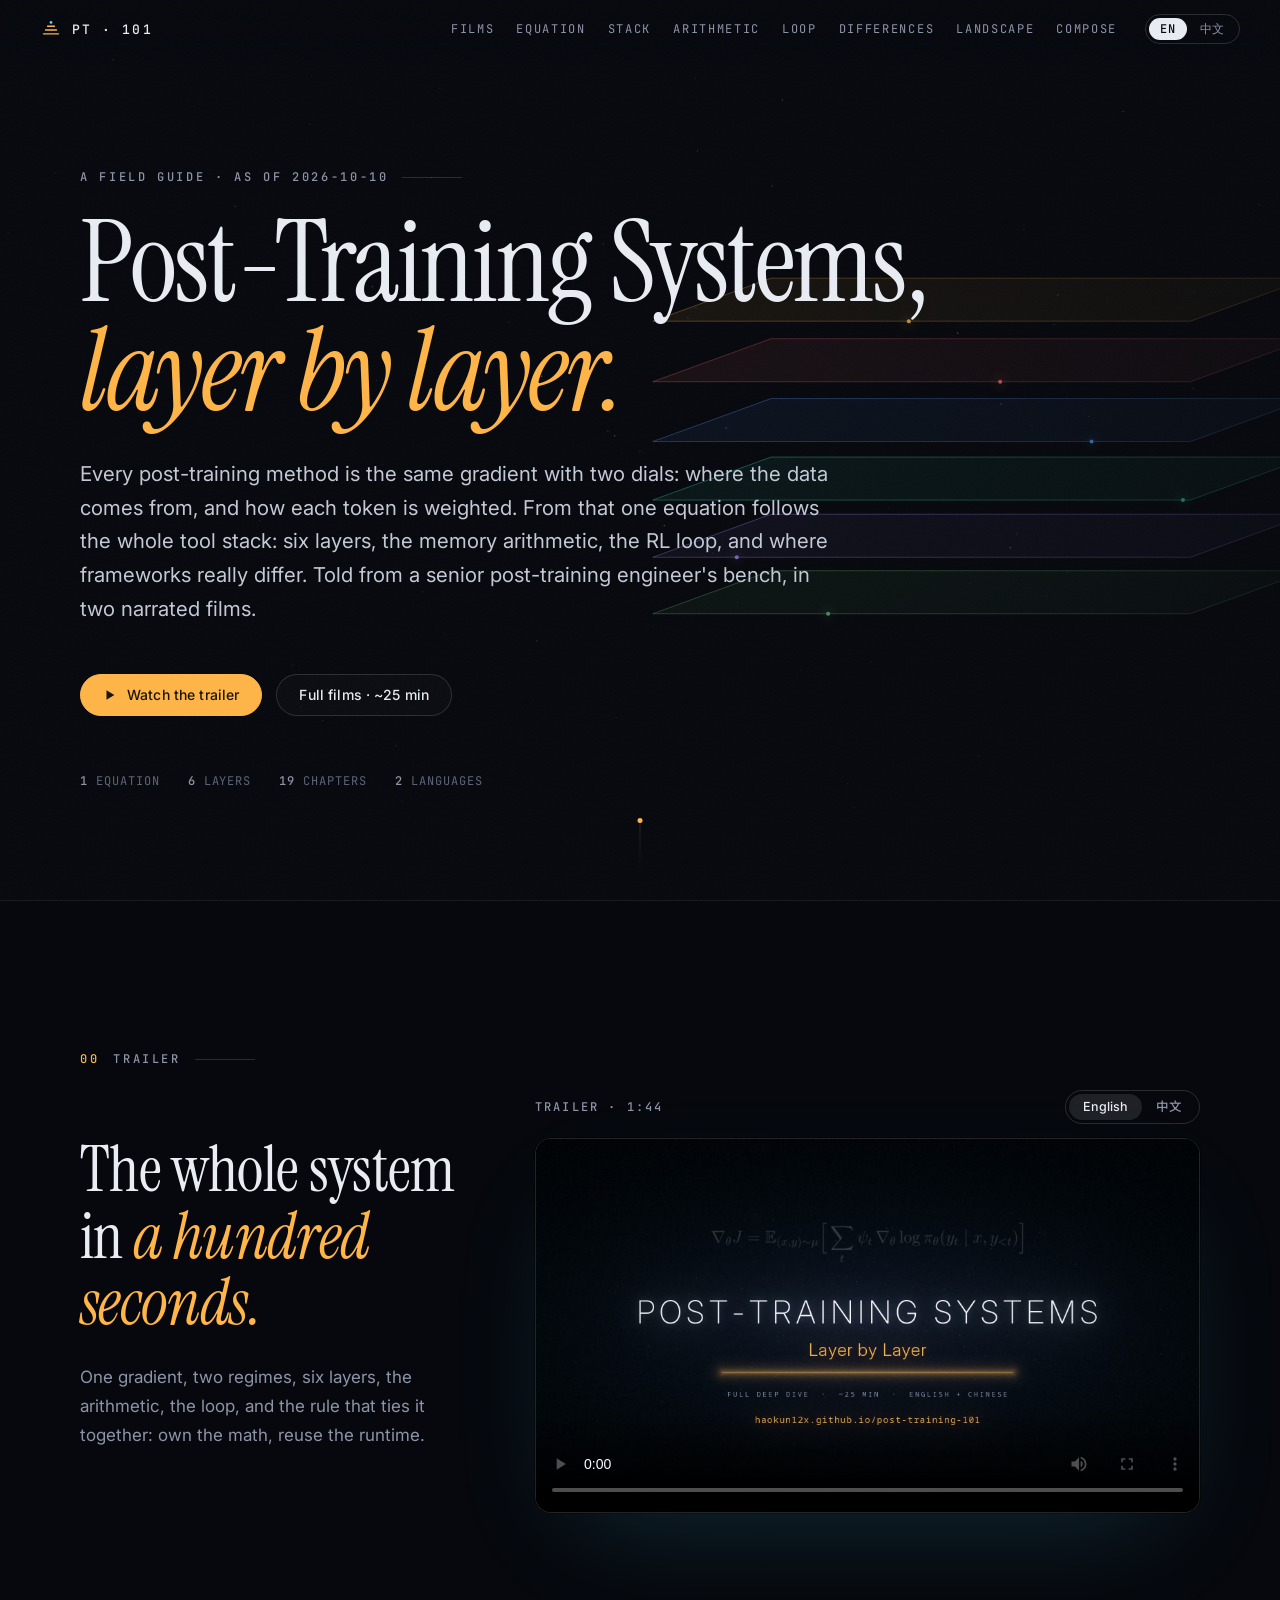
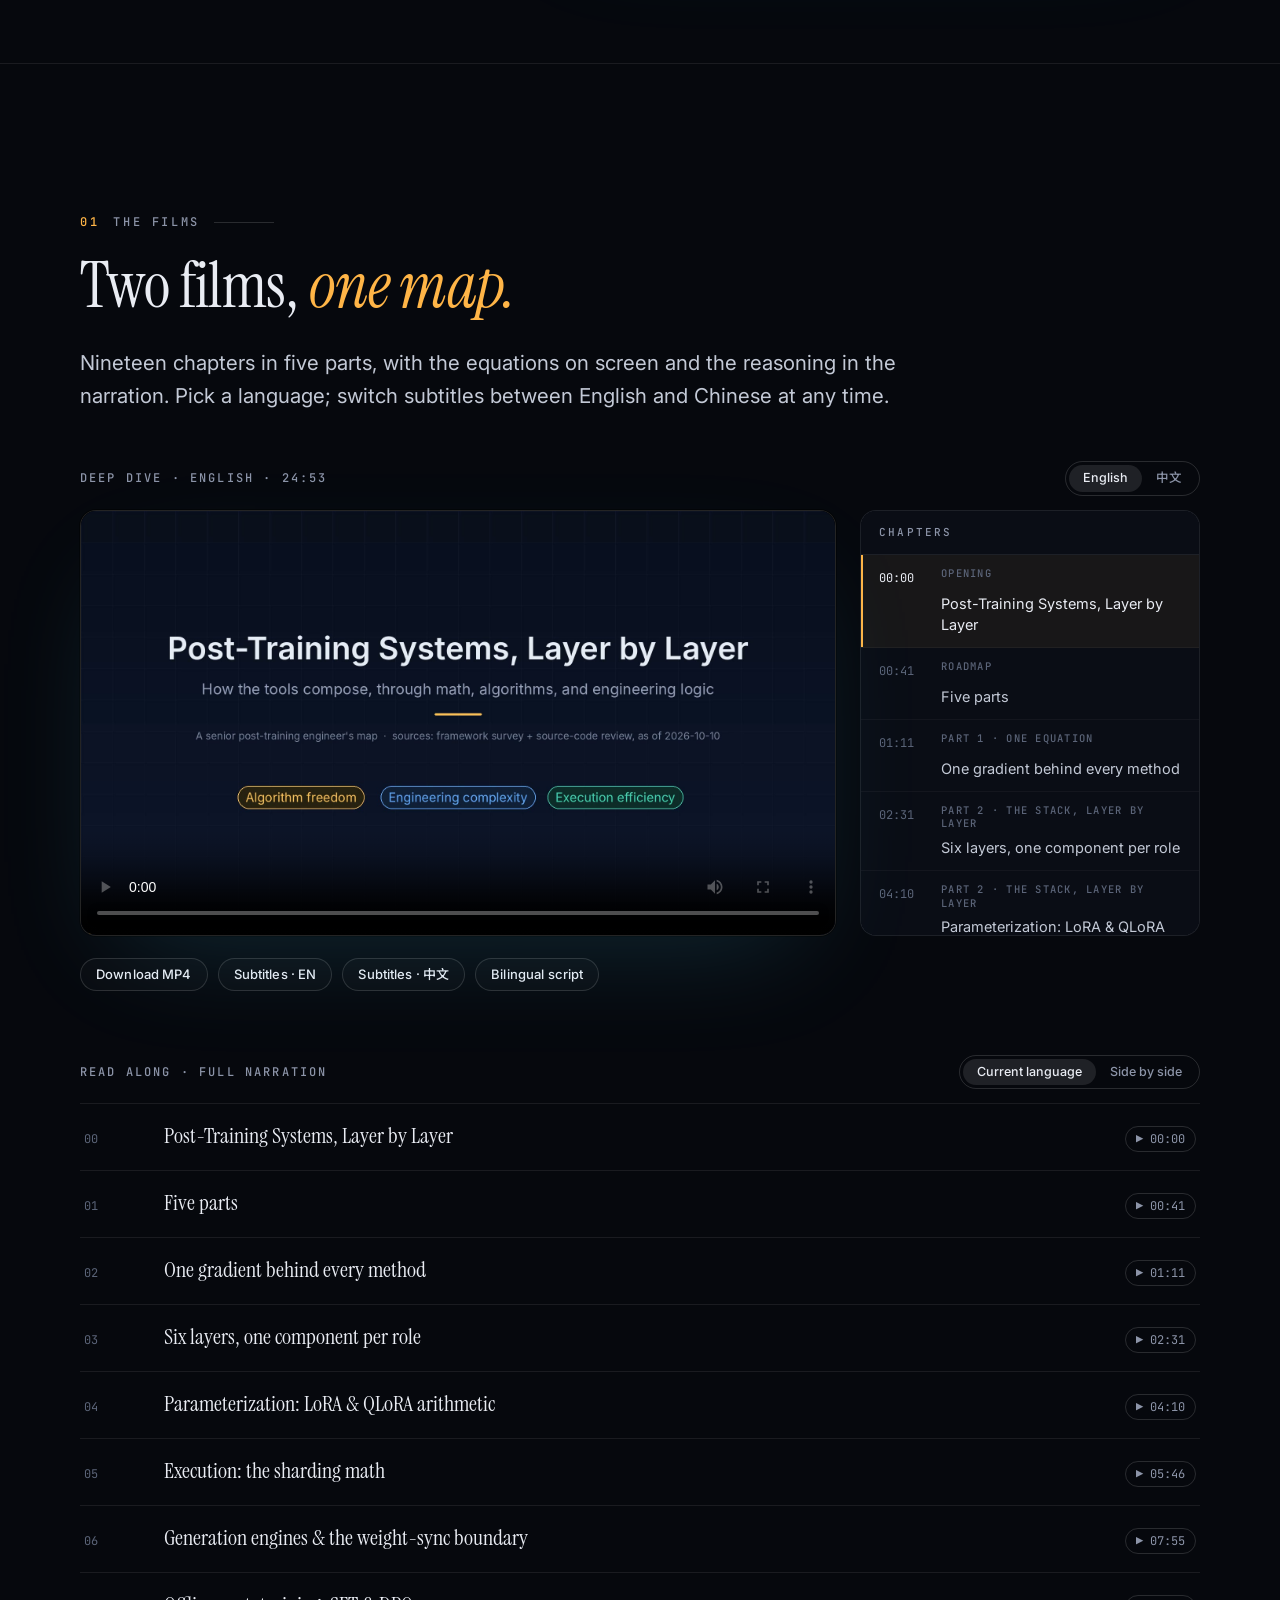
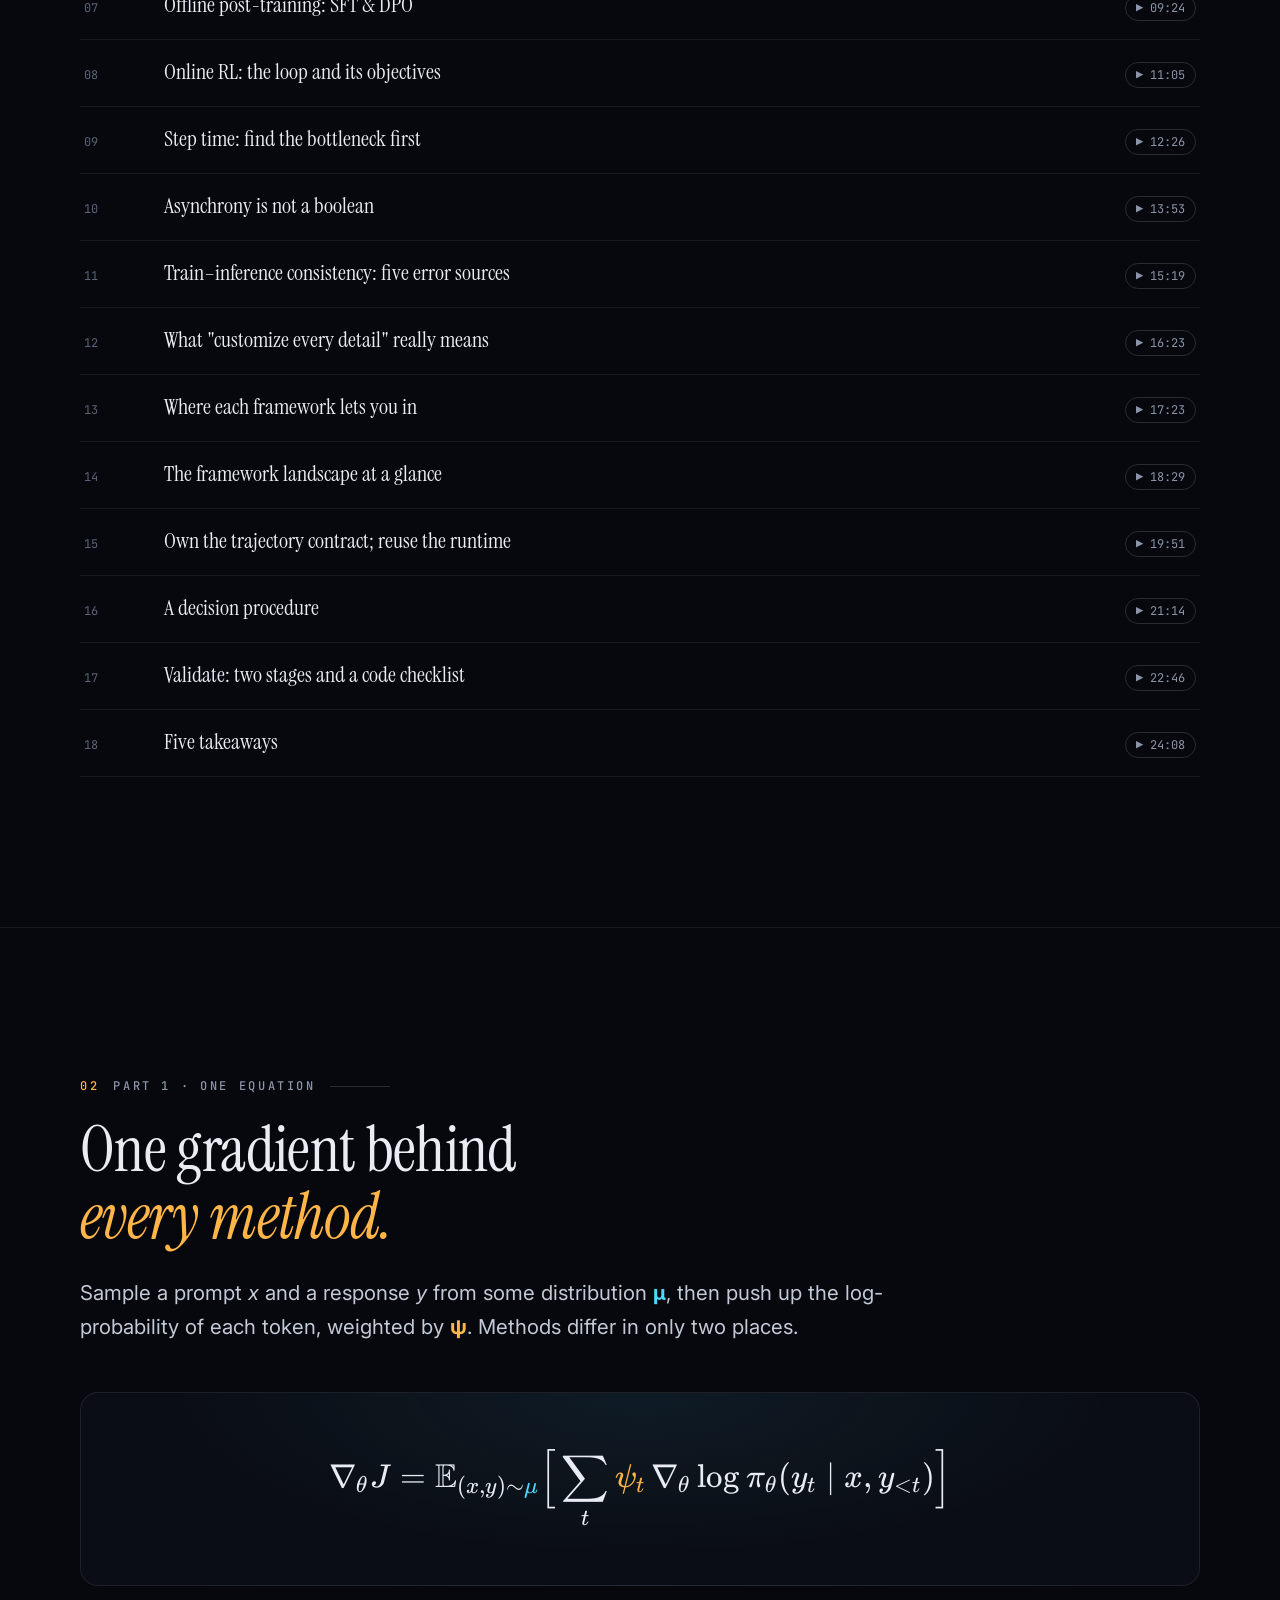
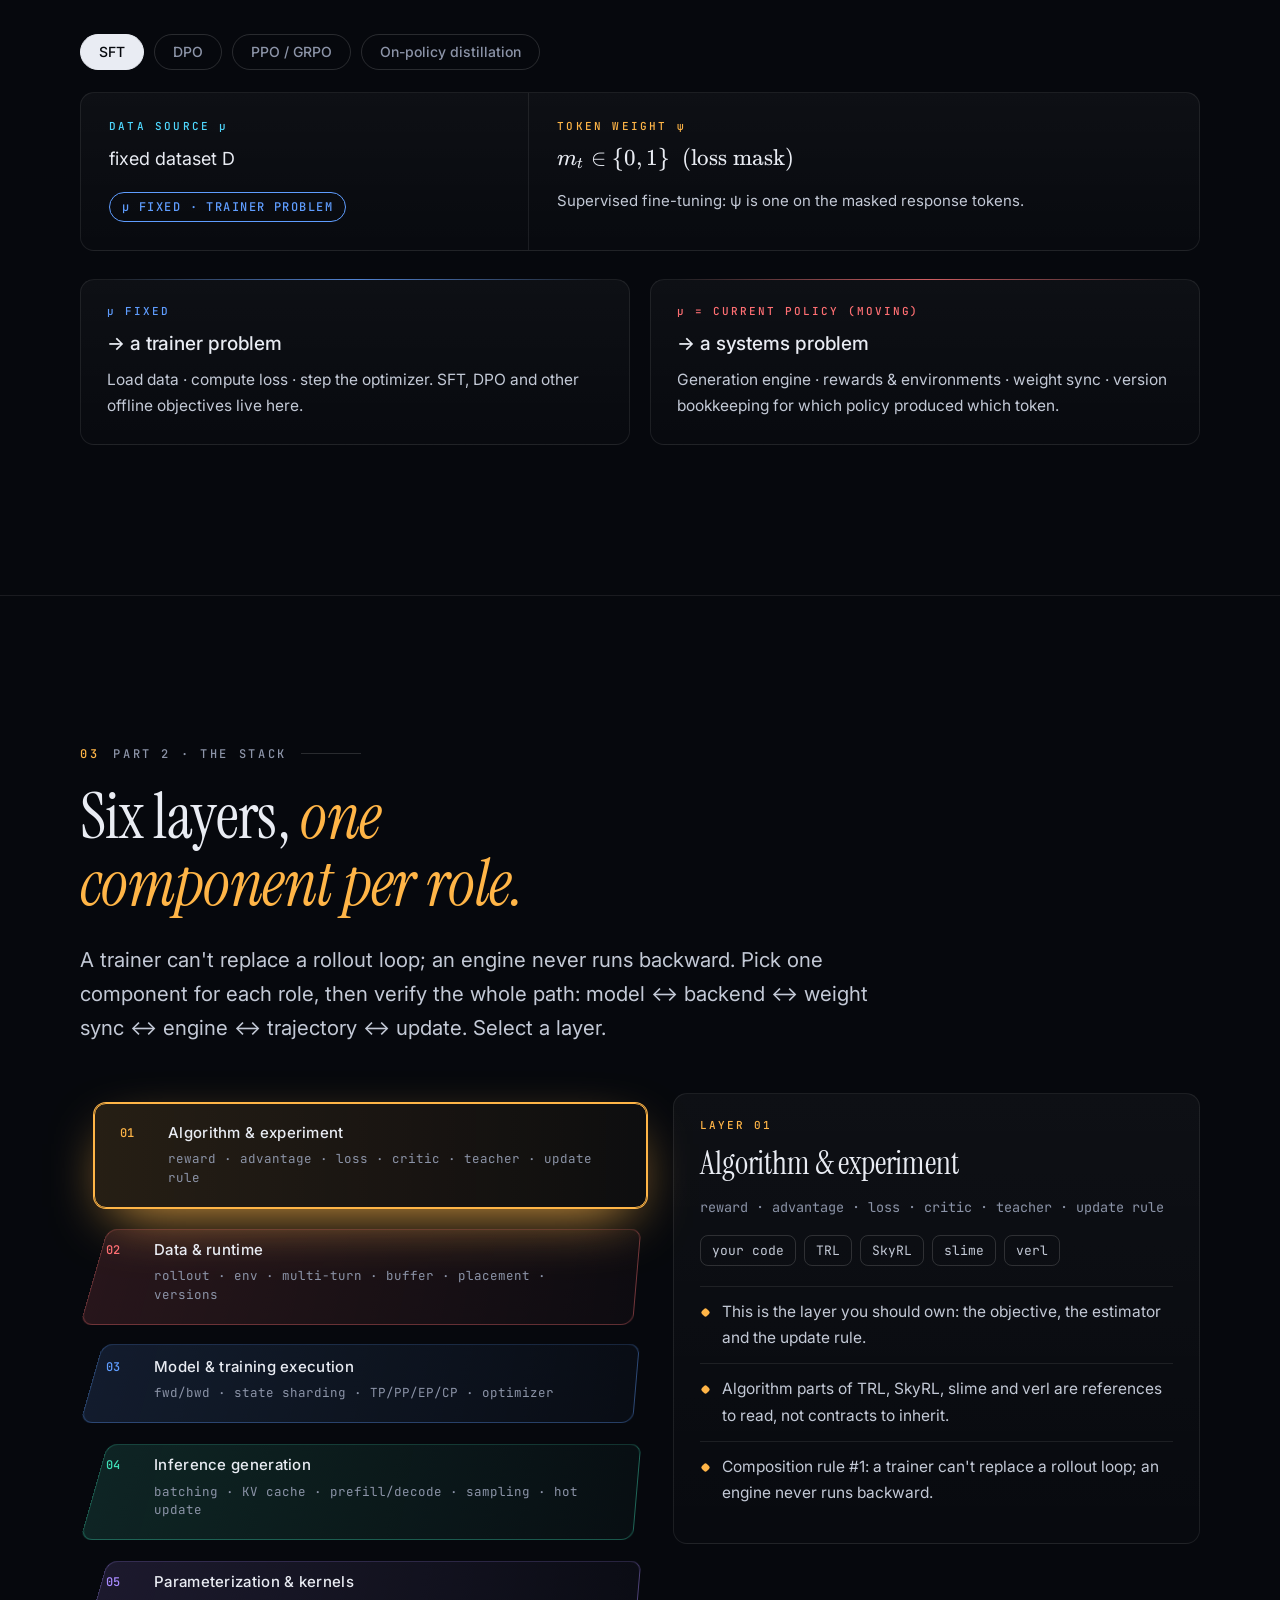
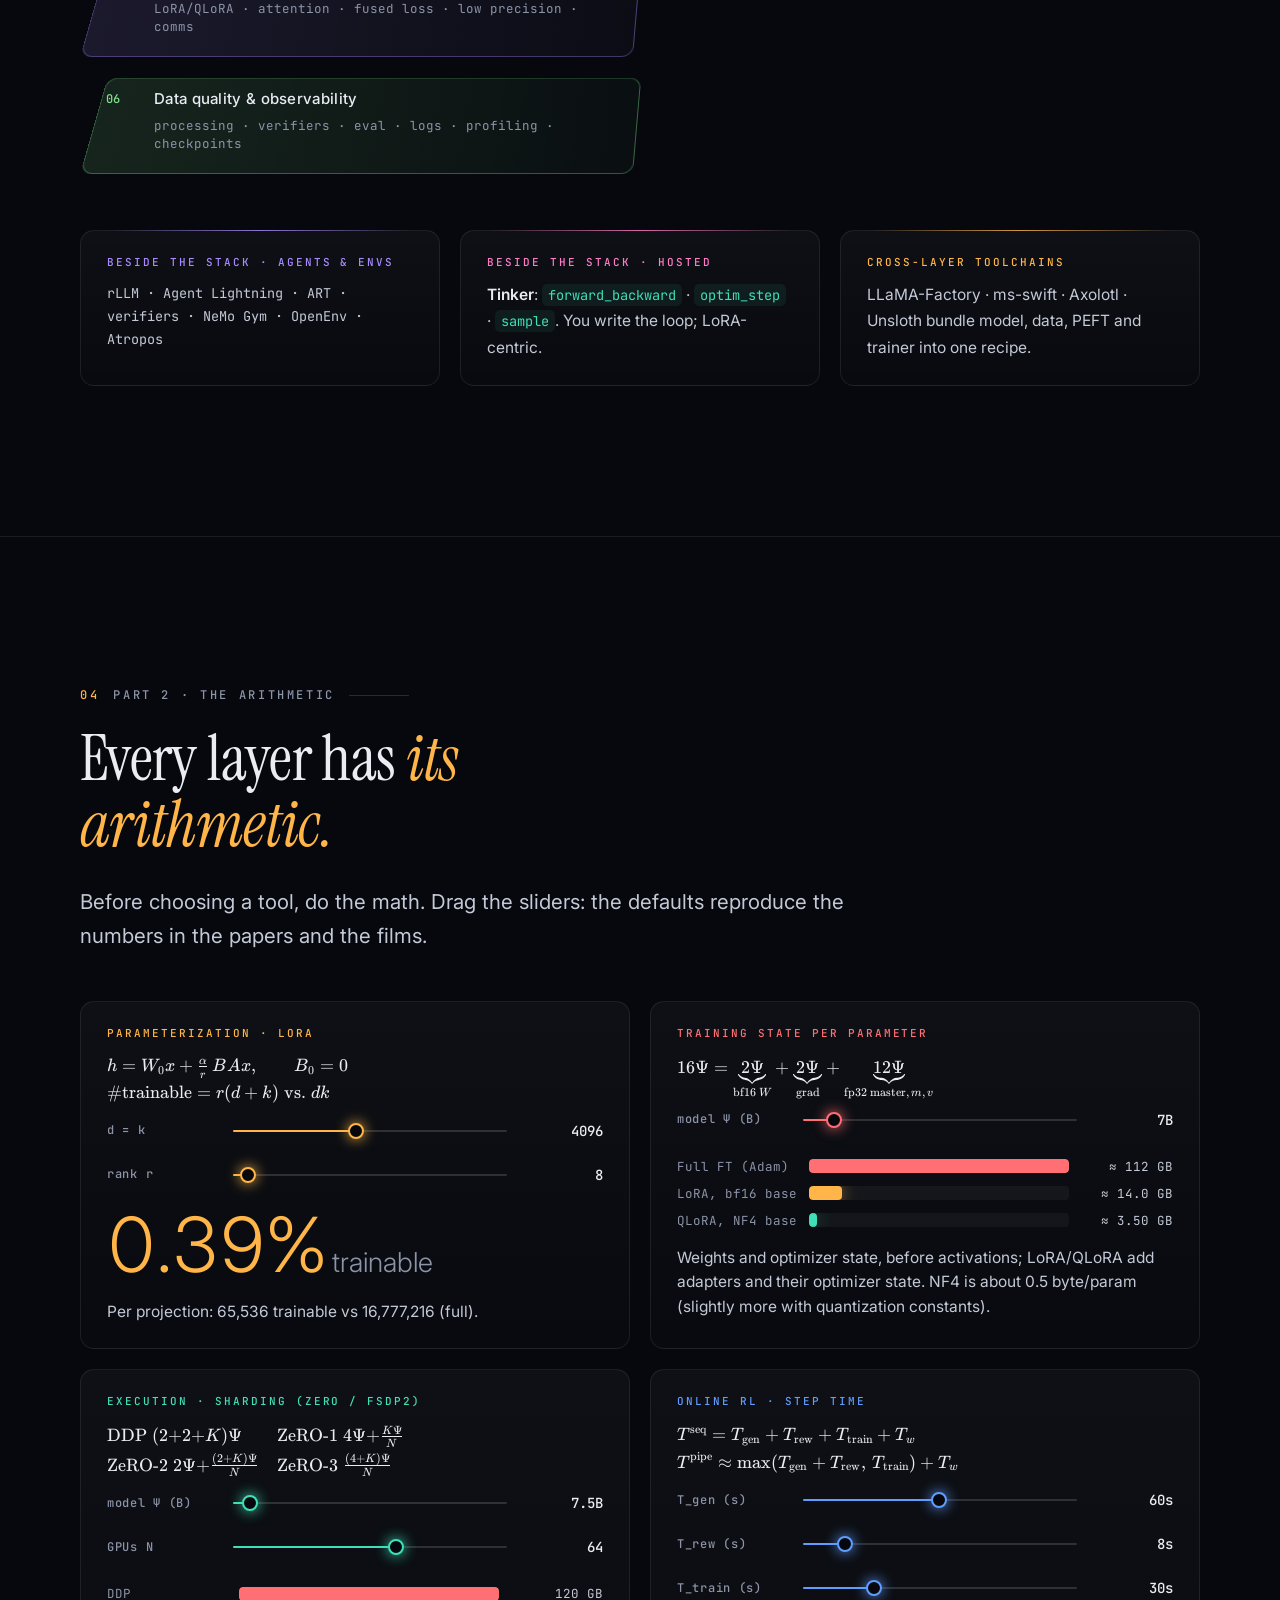
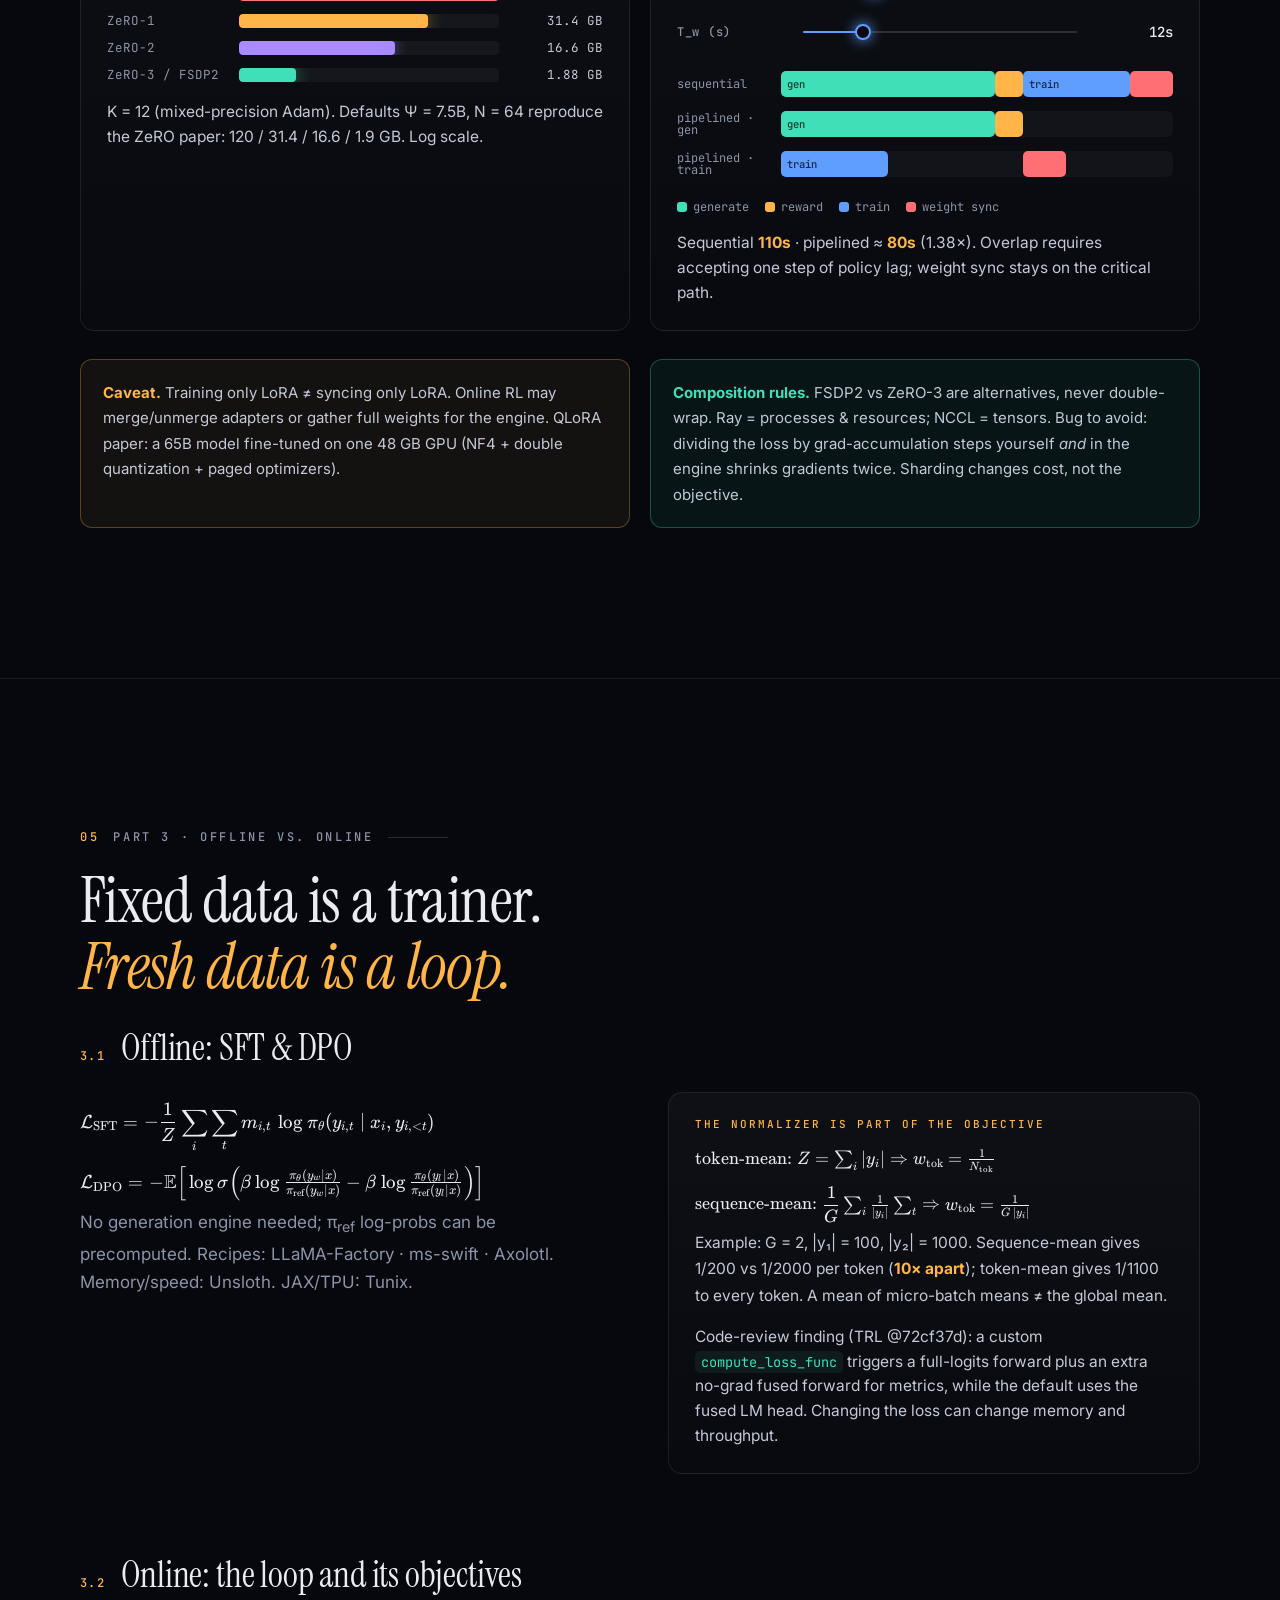
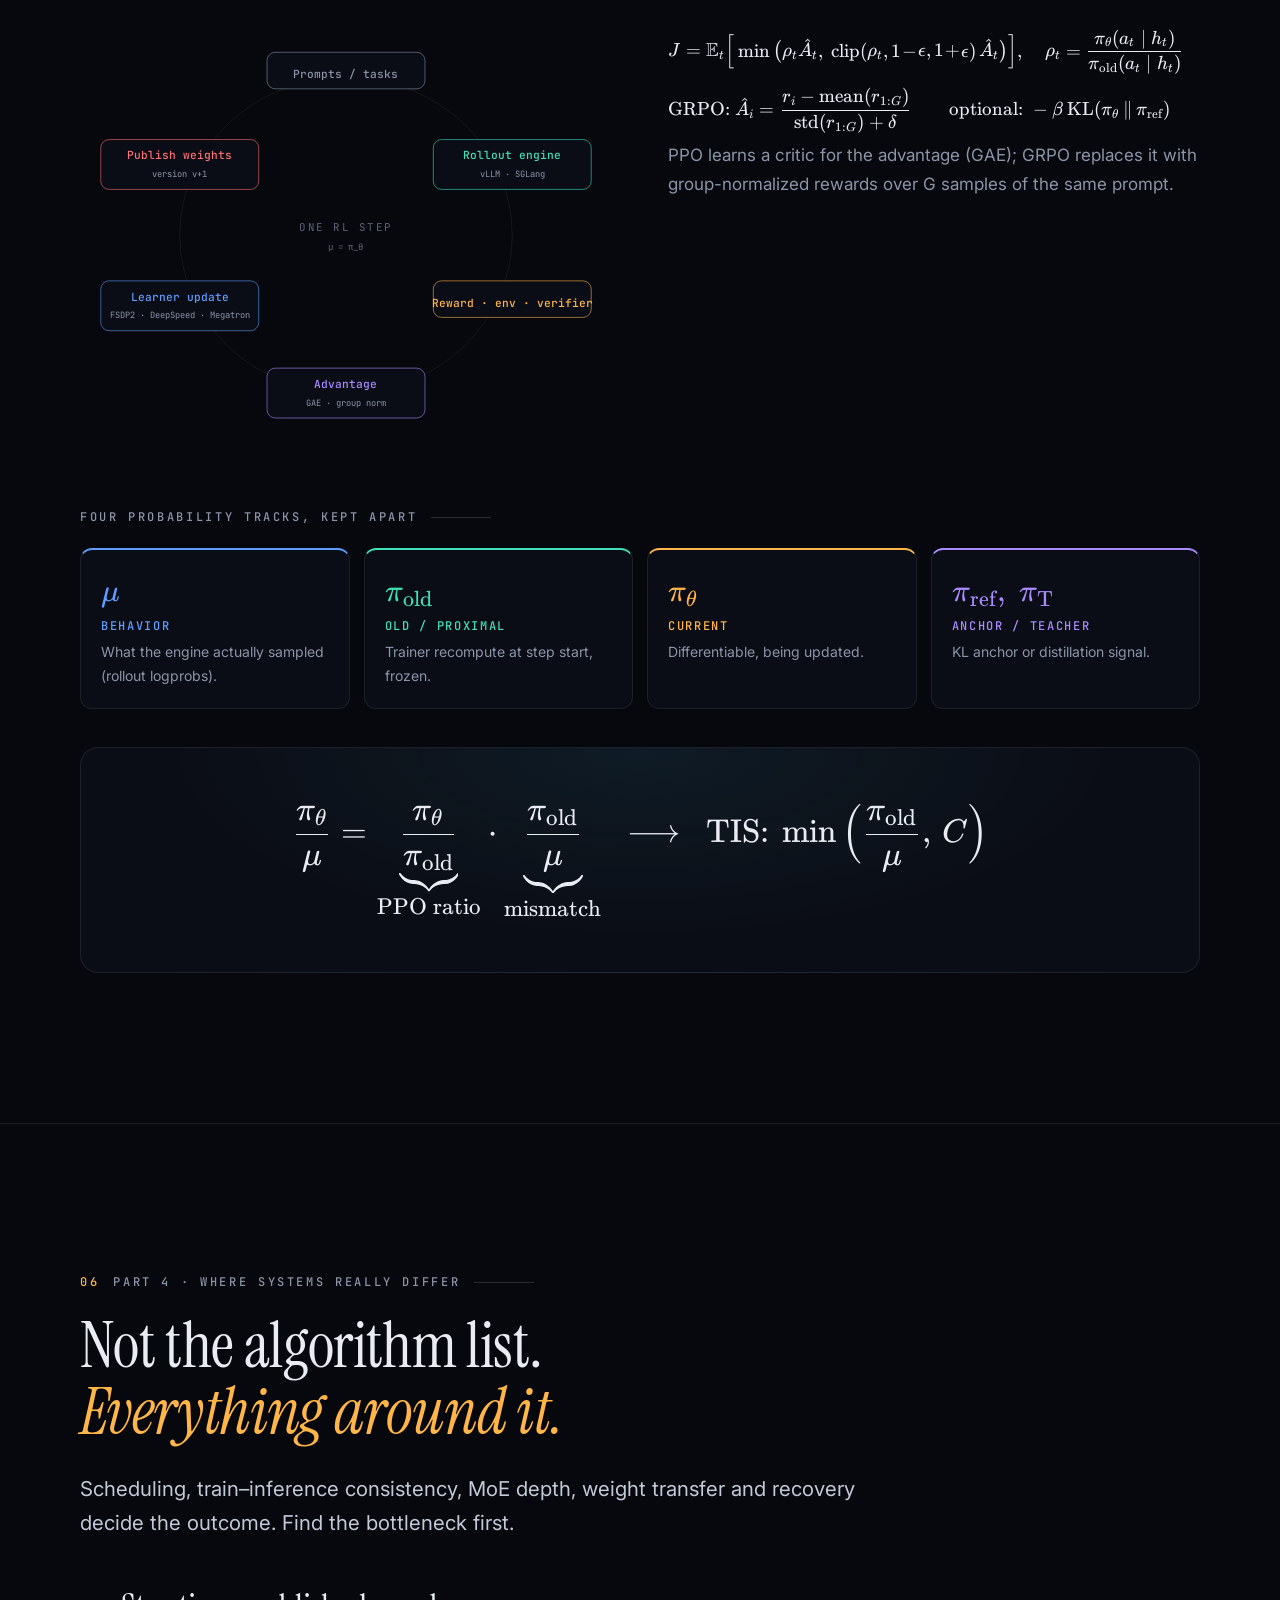
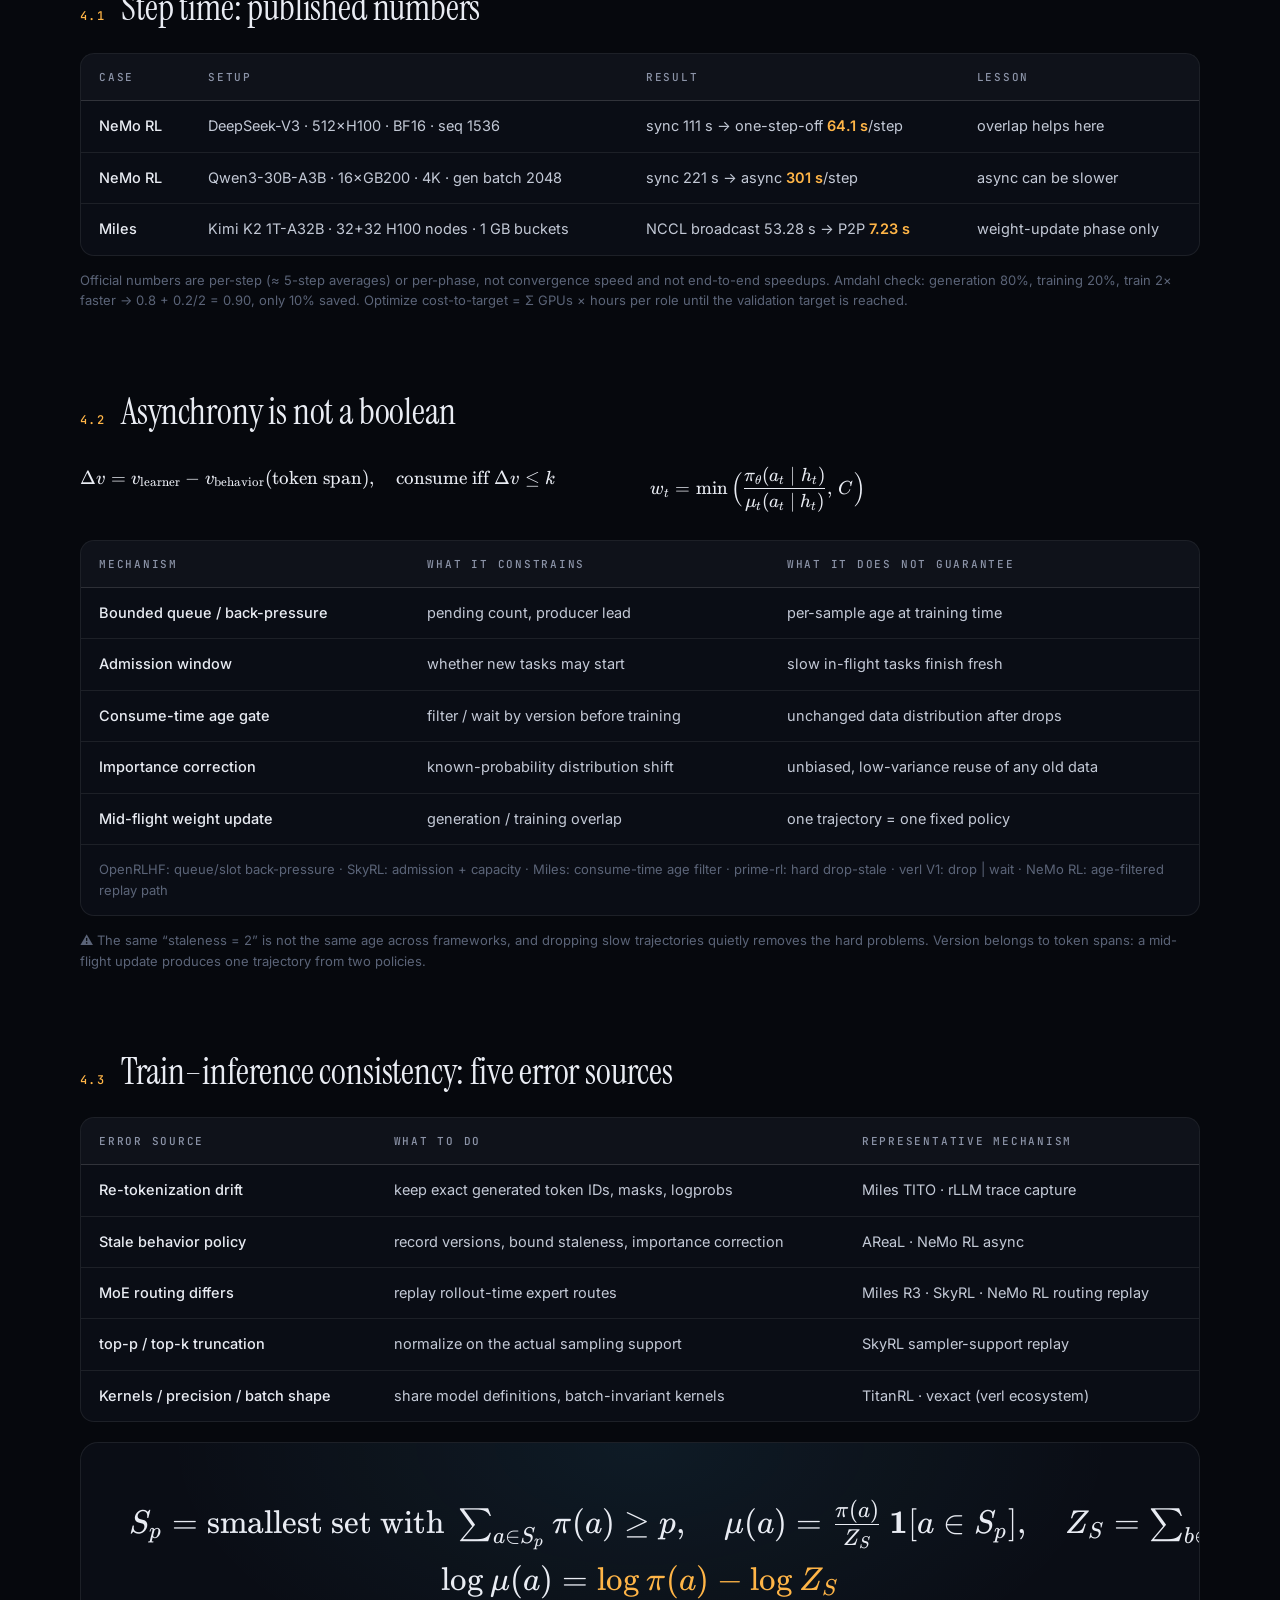
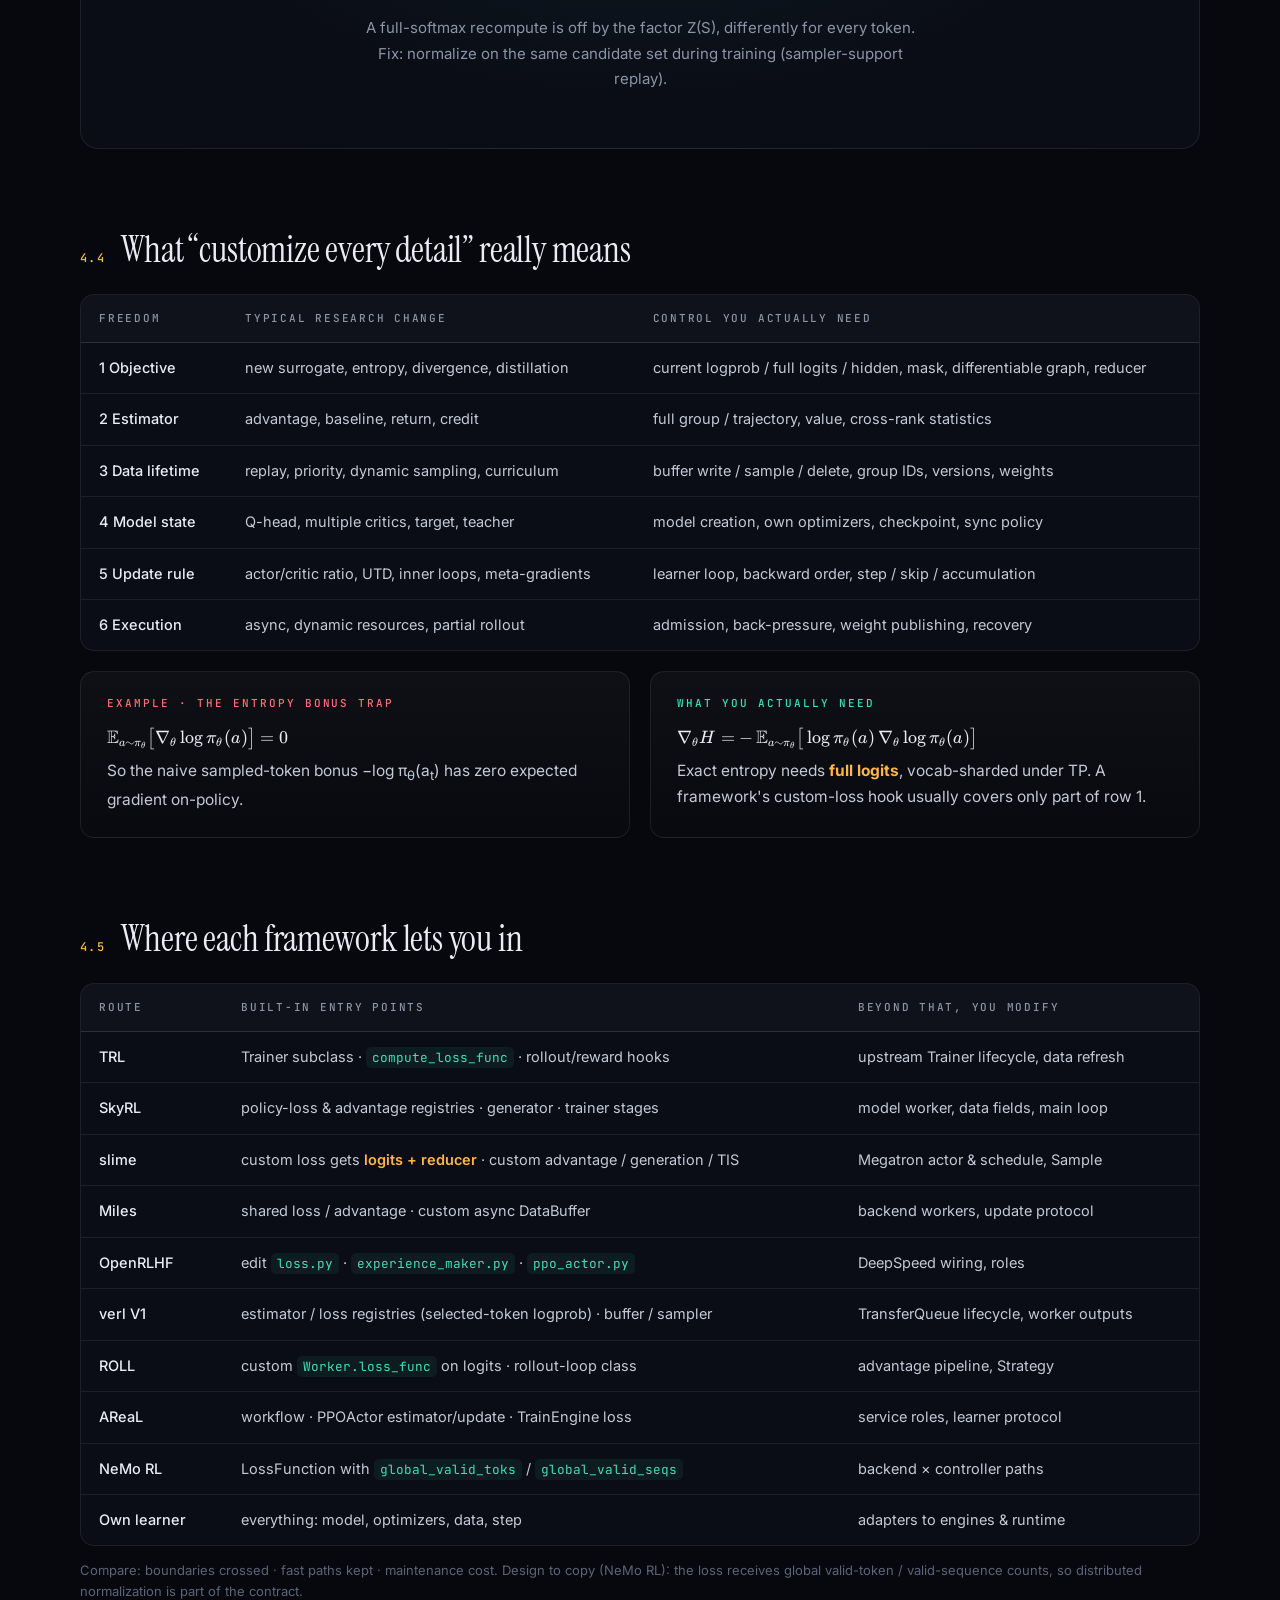
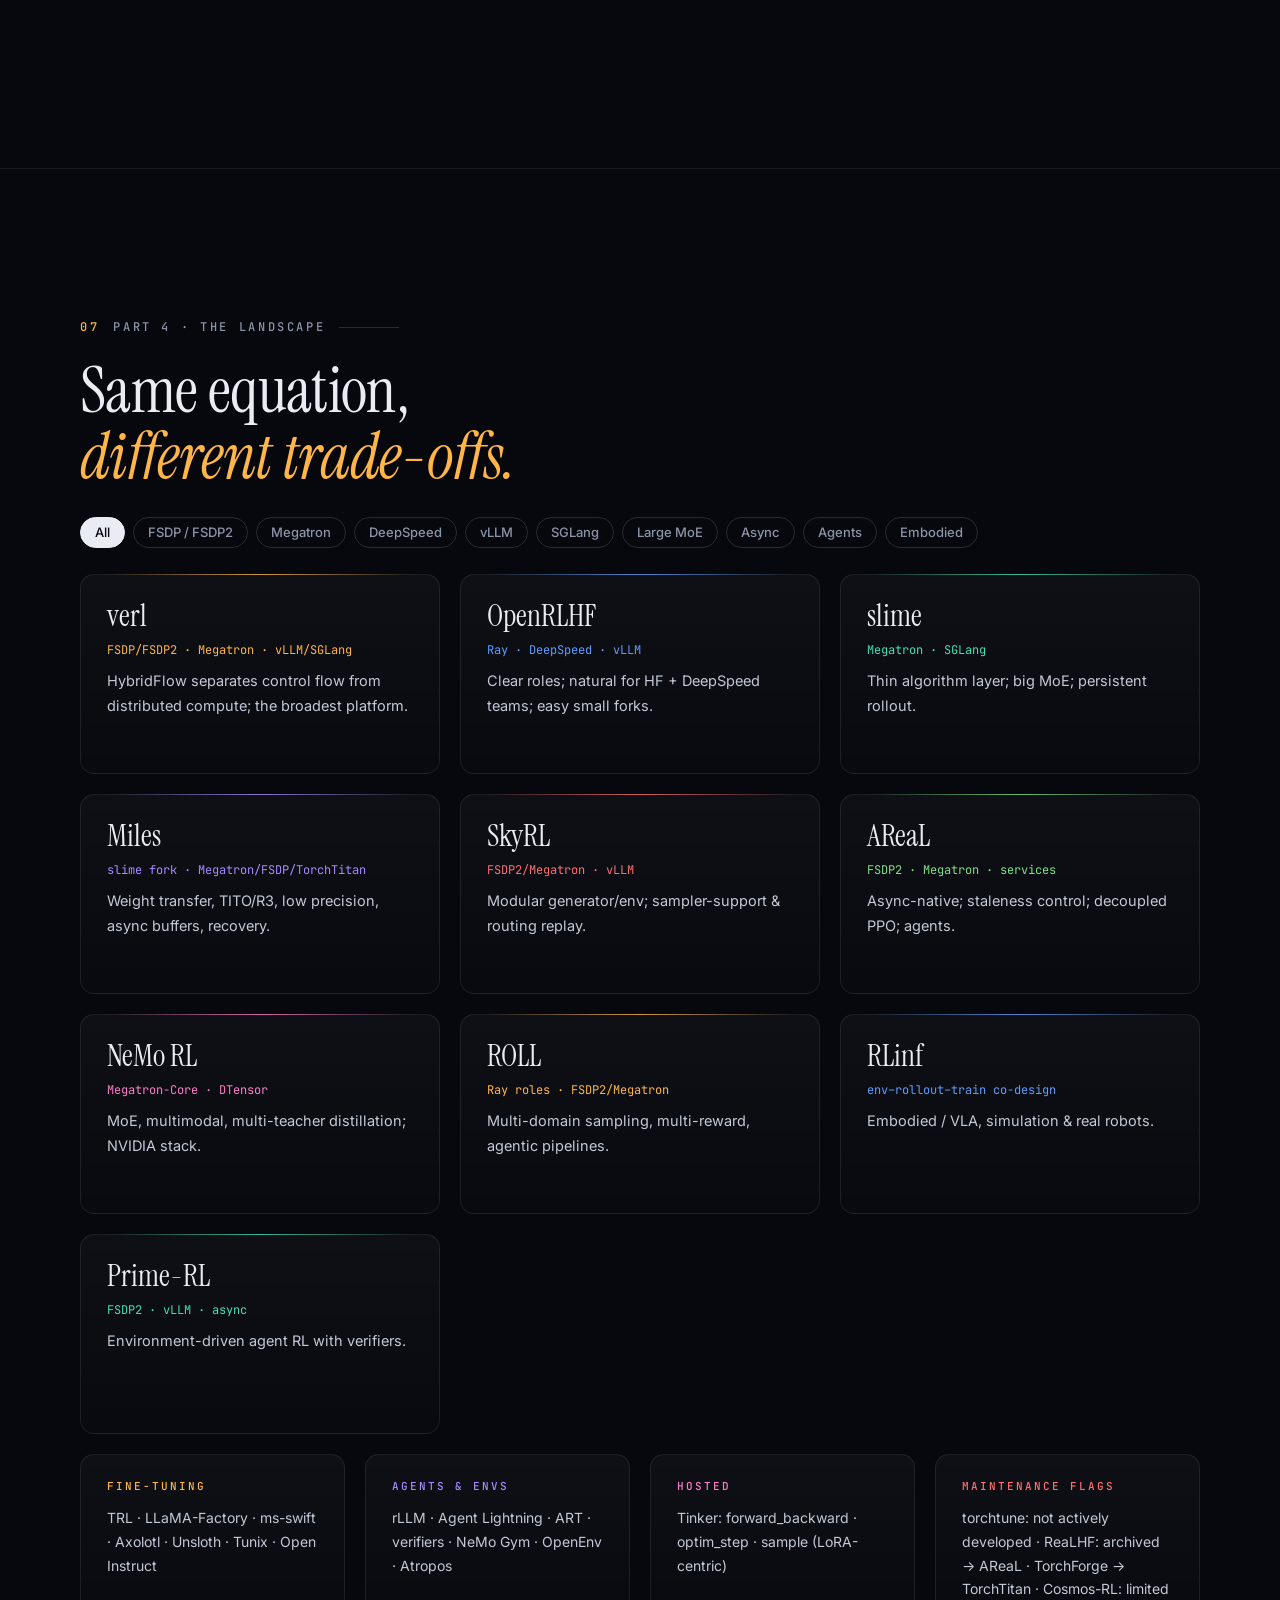
==== index.html @ 84ac1706 "Post-Training Systems, Layer by Layer: site, films, trailers, sources - docs/: GitHub Pages site (bi" ====
<!doctype html>
<html lang="en" data-lang="en">
<head>
<meta charset="utf-8">
<meta name="viewport" content="width=device-width, initial-scale=1, viewport-fit=cover">
<title>Post-Training Systems, Layer by Layer · 后训练工具体系</title>
<meta name="description" content="A senior post-training engineer's map of the LLM post-training tool stack, built from one gradient: layers, memory math, the RL loop, where frameworks really differ, and how to compose them. Two narrated films, English and Chinese.">
<meta name="theme-color" content="#06080d">
<meta property="og:title" content="Post-Training Systems, Layer by Layer">
<meta property="og:description" content="One gradient, six layers, one loop. A layered, mathematical map of post-training tools — two narrated films in English and Chinese.">
<meta property="og:type" content="website">
<meta property="og:url" content="https://haokun12x.github.io/post-training-101/">
<meta property="og:image" content="https://haokun12x.github.io/post-training-101/media/og.jpg">
<meta name="twitter:card" content="summary_large_image">
<link rel="icon" href="data:image/svg+xml,%3Csvg xmlns='http://www.w3.org/2000/svg' viewBox='0 0 32 32'%3E%3Crect width='32' height='32' rx='7' fill='%2306080d'/%3E%3Cpath d='M7 22h18M9 17h14M11 12h10' stroke='%23ffb547' stroke-width='2' stroke-linecap='round'/%3E%3C/svg%3E">
<link rel="preconnect" href="https://fonts.googleapis.com">
<link rel="preconnect" href="https://fonts.gstatic.com" crossorigin>
<link href="https://fonts.googleapis.com/css2?family=Instrument+Serif:ital@0;1&family=Inter:wght@300;400;500;600&family=JetBrains+Mono:wght@400;500&family=Noto+Sans+SC:wght@400;500&family=Noto+Serif+SC:wght@500&display=swap" rel="stylesheet">
<link rel="stylesheet" href="assets/katex/katex.min.css">
<link rel="stylesheet" href="assets/style.css">
<script>
  (function () {
    var l = null;
    try { l = localStorage.getItem("pt101-lang"); } catch (e) {}
    if (!l) l = (navigator.language || "").toLowerCase().indexOf("zh") === 0 ? "zh" : "en";
    document.documentElement.setAttribute("data-lang", l);
    document.documentElement.lang = l === "zh" ? "zh-CN" : "en";
  })();
</script>
</head>
<body>
<div class="progress" id="progress"></div>

<nav class="nav" id="nav">
  <a class="brand" href="#top" aria-label="Post-Training Systems 101">
    <svg class="brand-mark" viewBox="0 0 32 32" fill="none"><path d="M5 23h22M8 17.5h16M11 12h10" stroke="#ffb547" stroke-width="2" stroke-linecap="round"/><circle cx="16" cy="6.5" r="2" fill="#4fd8ff"/></svg>
    PT · 101
  </a>
  <div class="nav-links">
    <a href="#films"><span lang="en">Films</span><span lang="zh-CN">影片</span></a>
    <a href="#equation"><span lang="en">Equation</span><span lang="zh-CN">公式</span></a>
    <a href="#stack"><span lang="en">Stack</span><span lang="zh-CN">工具栈</span></a>
    <a href="#arithmetic"><span lang="en">Arithmetic</span><span lang="zh-CN">算术</span></a>
    <a href="#loop"><span lang="en">Loop</span><span lang="zh-CN">闭环</span></a>
    <a href="#differ"><span lang="en">Differences</span><span lang="zh-CN">差异</span></a>
    <a href="#landscape"><span lang="en">Landscape</span><span lang="zh-CN">版图</span></a>
    <a href="#compose"><span lang="en">Compose</span><span lang="zh-CN">组合</span></a>
  </div>
  <div class="lang-toggle" role="group" aria-label="Language">
    <button data-setlang="en" aria-pressed="true">EN</button>
    <button data-setlang="zh" aria-pressed="false">中文</button>
  </div>
</nav>

<!-- ============================================================ HERO -->
<header class="hero" id="top">
  <canvas id="hero-canvas" aria-hidden="true"></canvas>
  <div class="wrap">
    <p class="eyebrow rv"><span lang="en">A field guide · as of 2026-10-10</span><span lang="zh-CN">工程地图 · 截至 2026-10-10</span></p>
    <h1 class="rv">
      <span lang="en">Post-Training Systems,<br><em>layer by layer.</em></span>
      <span lang="zh-CN">后训练工具体系<br><em>分层拆解</em></span>
    </h1>
    <p class="lead rv">
      <span lang="en">Every post-training method is the same gradient with two dials: where the data comes from, and how each token is weighted. From that one equation follows the whole tool stack: six layers, the memory arithmetic, the RL loop, and where frameworks really differ. Told from a senior post-training engineer's bench, in two narrated films.</span>
      <span lang="zh-CN">每一种后训练方法，都是同一个梯度上的两个旋钮：数据从哪里来，每个 token 如何加权。由这一个公式出发，可以推出整个工具体系：六层工具栈、显存算术、强化学习闭环，以及框架之间真正的差异。从资深后训练工程师的视角，配两部完整的解说影片。</span>
    </p>
    <div class="cta rv">
      <a class="btn primary" href="#trailer"><svg viewBox="0 0 16 16"><path d="M4 2.5v11l9-5.5z" fill="currentColor"/></svg><span lang="en">Watch the trailer</span><span lang="zh-CN">观看预告片</span></a>
      <a class="btn" href="#films"><span lang="en">Full films · ~25 min</span><span lang="zh-CN">完整影片 · 约 25 分钟</span></a>
    </div>
    <div class="hero-meta rv">
      <span><b>1</b> <span lang="en">equation</span><span lang="zh-CN">个公式</span></span>
      <span><b>6</b> <span lang="en">layers</span><span lang="zh-CN">层工具栈</span></span>
      <span><b>19</b> <span lang="en">chapters</span><span lang="zh-CN">个章节</span></span>
      <span><b>2</b> <span lang="en">languages</span><span lang="zh-CN">种语言</span></span>
    </div>
  </div>
  <div class="scroll-cue" aria-hidden="true"></div>
</header>

<!-- ============================================================ TRAILER -->
<section id="trailer">
  <div class="wrap">
    <p class="eyebrow rv"><span class="num">00</span><span lang="en">Trailer</span><span lang="zh-CN">预告片</span></p>
    <div class="split trailer-split">
      <div class="rv">
        <h2><span lang="en">The whole system in <em>a hundred seconds.</em></span><span lang="zh-CN">一百秒，<em>看懂整套体系</em></span></h2>
        <p class="muted">
          <span lang="en">One gradient, two regimes, six layers, the arithmetic, the loop, and the rule that ties it together: own the math, reuse the runtime.</span>
          <span lang="zh-CN">一个梯度、两种形态、六层工具栈、每层的算术、在线闭环，以及把它们串起来的原则：掌握数学，复用运行时。</span>
        </p>
      </div>
      <div class="rv">
        <div class="frame-bar">
          <span class="label"><span lang="en">Trailer · 1:44</span><span lang="zh-CN">预告片 · 1:44</span></span>
          <div class="seg" role="group" aria-label="Trailer language">
            <button data-trailer="en" aria-pressed="true">English</button>
            <button data-trailer="zh" aria-pressed="false">中文</button>
          </div>
        </div>
        <div class="frame">
          <video id="trailer-video" controls playsinline preload="metadata" poster="media/promo_poster.jpg">
            <source src="media/promo_en.mp4" type="video/mp4">
          </video>
        </div>
      </div>
    </div>
  </div>
</section>

<!-- ============================================================ FILMS -->
<section id="films">
  <div class="wrap">
    <p class="eyebrow rv"><span class="num">01</span><span lang="en">The films</span><span lang="zh-CN">完整影片</span></p>
    <h2 class="rv"><span lang="en">Two films, <em>one map.</em></span><span lang="zh-CN">两部影片，<em>一张地图</em></span></h2>
    <p class="lead rv">
      <span lang="en">Nineteen chapters in five parts, with the equations on screen and the reasoning in the narration. Pick a language; switch subtitles between English and Chinese at any time.</span>
      <span lang="zh-CN">五个部分、十九个章节：屏幕上是公式，解说里是推理。选择语言版本，字幕可随时在中英文之间切换。</span>
    </p>
    <div class="frame-bar rv">
      <span class="label" id="film-label">Deep dive</span>
      <div class="seg" role="group" aria-label="Film language">
        <button data-film="en" aria-pressed="true">English</button>
        <button data-film="zh" aria-pressed="false">中文</button>
      </div>
    </div>
    <div class="theater rv">
      <div class="frame">
        <video id="film-video" controls playsinline preload="metadata" poster="media/full_poster_en.jpg" crossorigin="anonymous"></video>
      </div>
      <div class="chapters" id="chapters">
        <div class="head"><span lang="en">Chapters</span><span lang="zh-CN">章节</span></div>
      </div>
    </div>
    <div class="downloads rv">
      <a class="btn" id="dl-film" href="media/full_en.mp4" download><span lang="en">Download MP4</span><span lang="zh-CN">下载 MP4</span></a>
      <a class="btn" id="dl-srt-en" href="media/full_en.en.srt" download><span lang="en">Subtitles · EN</span><span lang="zh-CN">字幕 · 英文</span></a>
      <a class="btn" id="dl-srt-zh" href="media/full_en.zh.srt" download><span lang="en">Subtitles · 中文</span><span lang="zh-CN">字幕 · 中文</span></a>
      <a class="btn" href="media/script_bilingual.md"><span lang="en">Bilingual script</span><span lang="zh-CN">中英对照解说稿</span></a>
    </div>

    <div class="transcript rv">
      <div class="frame-bar">
        <span class="label"><span lang="en">Read along · full narration</span><span lang="zh-CN">逐章阅读 · 完整解说词</span></span>
        <div class="seg" role="group" aria-label="Transcript mode">
          <button data-tmode="one" aria-pressed="true"><span lang="en">Current language</span><span lang="zh-CN">当前语言</span></button>
          <button data-tmode="both" aria-pressed="false"><span lang="en">Side by side</span><span lang="zh-CN">中英对照</span></button>
        </div>
      </div>
      <div id="transcript"></div>
    </div>
  </div>
</section>

<!-- ============================================================ EQUATION -->
<section id="equation">
  <div class="wrap">
    <p class="eyebrow rv"><span class="num">02</span><span lang="en">Part 1 · One equation</span><span lang="zh-CN">第一部分 · 一个公式</span></p>
    <h2 class="rv"><span lang="en">One gradient behind <em>every method.</em></span><span lang="zh-CN">一个梯度，<em>统一所有方法</em></span></h2>
    <p class="lead rv">
      <span lang="en">Sample a prompt <i>x</i> and a response <i>y</i> from some distribution <b style="color:var(--cyan)">μ</b>, then push up the log-probability of each token, weighted by <b style="color:var(--amber)">ψ</b>. Methods differ in only two places.</span>
      <span lang="zh-CN">从某个分布 <b style="color:var(--cyan)">μ</b> 中取出提示 <i>x</i> 与回答 <i>y</i>，再提高每个 token 的对数概率，并用 <b style="color:var(--amber)">ψ</b> 加权。不同方法只在两处不同。</span>
    </p>
    <div class="equation rv"><span class="tex" data-display="1" data-tex="\nabla_\theta J=\mathbb{E}_{(x,y)\sim{\color{#4fd8ff}\mu}}\Big[\sum_t {\color{#ffb547}\psi_t}\,\nabla_\theta\log\pi_\theta(y_t\mid x,y_{&lt;t})\Big]"></span></div>
    <div class="methods rv" id="methods" role="group" aria-label="Methods"></div>
    <div class="card method-card rv" id="method-card"></div>
    <div class="spacer"></div>
    <div class="grid g2 rv">
      <div class="card accent-top" style="--c: var(--blue)">
        <span class="tag"><span lang="en"><span class="nt">μ</span> fixed</span><span lang="zh-CN"><span class="nt">μ</span> 固定</span></span>
        <h3><span lang="en">→ a trainer problem</span><span lang="zh-CN">→ 训练器问题</span></h3>
        <p><span lang="en">Load data · compute loss · step the optimizer. SFT, DPO and other offline objectives live here.</span><span lang="zh-CN">读数据 · 算损失 · 走优化器。SFT、DPO 等离线目标都属于这一类。</span></p>
      </div>
      <div class="card accent-top" style="--c: var(--coral)">
        <span class="tag"><span lang="en"><span class="nt">μ</span> = current policy (moving)</span><span lang="zh-CN"><span class="nt">μ</span> = 当前策略（随训练变化）</span></span>
        <h3><span lang="en">→ a systems problem</span><span lang="zh-CN">→ 系统问题</span></h3>
        <p><span lang="en">Generation engine · rewards &amp; environments · weight sync · version bookkeeping for which policy produced which token.</span><span lang="zh-CN">生成引擎 · 奖励与环境 · 权重同步 · 记录每个 token 由哪个版本的策略产生。</span></p>
      </div>
    </div>
  </div>
</section>

<!-- ============================================================ STACK -->
<section id="stack">
  <div class="wrap">
    <p class="eyebrow rv"><span class="num">03</span><span lang="en">Part 2 · The stack</span><span lang="zh-CN">第二部分 · 工具栈</span></p>
    <h2 class="rv"><span lang="en">Six layers, <em>one component per role.</em></span><span lang="zh-CN">六层工具栈，<em>每个角色选一个部件</em></span></h2>
    <p class="lead rv">
      <span lang="en">A trainer can't replace a rollout loop; an engine never runs backward. Pick one component for each role, then verify the whole path: model ↔ backend ↔ weight sync ↔ engine ↔ trajectory ↔ update. Select a layer.</span>
      <span lang="zh-CN">训练器替代不了 rollout 循环，推理引擎也从不做反向传播。每个角色只选一个部件，再验证整条路径：模型 ↔ 后端 ↔ 权重同步 ↔ 引擎 ↔ 轨迹 ↔ 更新。点击任意一层查看详情。</span>
    </p>
    <div class="stack rv">
      <div class="layers" id="layers" role="group" aria-label="Layers"></div>
      <div class="layer-detail card" id="layer-detail"></div>
    </div>
    <div class="grid g3 beside rv">
      <div class="card accent-top" style="--c: var(--violet)">
        <span class="tag"><span lang="en">Beside the stack · agents &amp; envs</span><span lang="zh-CN">栈旁 · Agent 与环境</span></span>
        <p class="mono" style="font-size:13.5px">rLLM · Agent Lightning · ART · verifiers · NeMo Gym · OpenEnv · Atropos</p>
      </div>
      <div class="card accent-top" style="--c: var(--pink)">
        <span class="tag"><span lang="en">Beside the stack · hosted</span><span lang="zh-CN">栈旁 · 托管服务</span></span>
        <p><span lang="en"><strong>Tinker</strong>: <code>forward_backward</code> · <code>optim_step</code> · <code>sample</code>. You write the loop; LoRA-centric.</span><span lang="zh-CN"><strong>Tinker</strong>：<code>forward_backward</code> · <code>optim_step</code> · <code>sample</code>。你写循环，以 LoRA 为主。</span></p>
      </div>
      <div class="card accent-top" style="--c: var(--amber)">
        <span class="tag"><span lang="en">Cross-layer toolchains</span><span lang="zh-CN">跨层工具链</span></span>
        <p><span lang="en">LLaMA-Factory · ms-swift · Axolotl · Unsloth bundle model, data, PEFT and trainer into one recipe.</span><span lang="zh-CN">LLaMA-Factory · ms-swift · Axolotl · Unsloth 把模型、数据、PEFT 与训练器打包成一套配方。</span></p>
      </div>
    </div>
  </div>
</section>

<!-- ============================================================ ARITHMETIC -->
<section id="arithmetic">
  <div class="wrap">
    <p class="eyebrow rv"><span class="num">04</span><span lang="en">Part 2 · The arithmetic</span><span lang="zh-CN">第二部分 · 算术</span></p>
    <h2 class="rv"><span lang="en">Every layer has <em>its arithmetic.</em></span><span lang="zh-CN">每一层，<em>都有自己的算术</em></span></h2>
    <p class="lead rv">
      <span lang="en">Before choosing a tool, do the math. Drag the sliders: the defaults reproduce the numbers in the papers and the films.</span>
      <span lang="zh-CN">选工具之前，先算账。拖动滑块试试：默认值复现了论文与影片中的数字。</span>
    </p>

    <div class="grid g2">
      <div class="card rv" style="--c: var(--amber)">
        <span class="tag"><span lang="en">Parameterization · LoRA</span><span lang="zh-CN">参数化层 · LoRA</span></span>
        <div class="formula"><span class="tex" data-tex="\begin{aligned}&h=W_0x+\tfrac{\alpha}{r}\,BAx,\qquad B_0=0\\&\#\text{trainable}=r(d+k)\ \text{vs.}\ dk\end{aligned}"></span></div>
        <div class="calc" id="calc-lora"></div>
      </div>
      <div class="card rv" style="--c: var(--coral)">
        <span class="tag"><span lang="en">Training state per parameter</span><span lang="zh-CN">每个参数的训练状态</span></span>
        <div class="formula"><span class="tex" data-tex="16\Psi=\underbrace{2\Psi}_{\text{bf16 }W}+\underbrace{2\Psi}_{\text{grad}}+\underbrace{12\Psi}_{\text{fp32 master},\,m,\,v}"></span></div>
        <div class="calc" id="calc-mem"></div>
      </div>
      <div class="card rv" style="--c: var(--teal)">
        <span class="tag"><span lang="en">Execution · sharding (ZeRO / FSDP2)</span><span lang="zh-CN">训练执行层 · 分片（ZeRO / FSDP2）</span></span>
        <div class="formula"><span class="tex" data-tex="\begin{aligned}&\text{DDP}\ (2{+}2{+}K)\Psi &&\text{ZeRO-1}\ 4\Psi{+}\tfrac{K\Psi}{N}\\&\text{ZeRO-2}\ 2\Psi{+}\tfrac{(2+K)\Psi}{N} &&\text{ZeRO-3}\ \tfrac{(4+K)\Psi}{N}\end{aligned}"></span></div>
        <div class="calc" id="calc-zero"></div>
      </div>
      <div class="card rv" style="--c: var(--blue)">
        <span class="tag"><span lang="en">Online RL · step time</span><span lang="zh-CN">在线 RL · 单步时间</span></span>
        <div class="formula"><span class="tex" data-tex="\begin{aligned}&T^{\text{seq}}=T_{\text{gen}}+T_{\text{rew}}+T_{\text{train}}+T_{w}\\&T^{\text{pipe}}\approx\max(T_{\text{gen}}+T_{\text{rew}},\,T_{\text{train}})+T_{w}\end{aligned}"></span></div>
        <div class="calc" id="calc-step"></div>
      </div>
    </div>
    <div class="spacer"></div>
    <div class="grid g2 rv">
      <div class="callout" style="--c: var(--amber)">
        <span lang="en"><b>Caveat.</b> Training only LoRA ≠ syncing only LoRA. Online RL may merge/unmerge adapters or gather full weights for the engine. QLoRA paper: a 65B model fine-tuned on one 48 GB GPU (NF4 + double quantization + paged optimizers).</span>
        <span lang="zh-CN"><b>注意。</b>只训练 LoRA ≠ 只同步 LoRA。在线 RL 可能需要 merge/unmerge，或为推理引擎聚合完整权重。QLoRA 论文：在单张 48 GB GPU 上微调 65B 模型（NF4 + 双重量化 + 分页优化器）。</span>
      </div>
      <div class="callout" style="--c: var(--teal)">
        <span lang="en"><b>Composition rules.</b> FSDP2 vs ZeRO-3 are alternatives, never double-wrap. Ray = processes &amp; resources; NCCL = tensors. Bug to avoid: dividing the loss by grad-accumulation steps yourself <i>and</i> in the engine shrinks gradients twice. Sharding changes cost, not the objective.</span>
        <span lang="zh-CN"><b>组合规则。</b>FSDP2 与 ZeRO-3 是二选一，切勿双重包装。Ray 管进程与资源，NCCL 管张量。常见 bug：你和引擎都把 loss 除以梯度累积步数，梯度被缩小两次。分片改变的是成本，不是目标函数。</span>
      </div>
    </div>
  </div>
</section>

<!-- ============================================================ LOOP -->
<section id="loop">
  <div class="wrap">
    <p class="eyebrow rv"><span class="num">05</span><span lang="en">Part 3 · Offline vs. online</span><span lang="zh-CN">第三部分 · 离线与在线</span></p>
    <h2 class="rv"><span lang="en">Fixed data is a trainer. <em>Fresh data is a loop.</em></span><span lang="zh-CN">固定数据是训练器，<em>实时数据是闭环</em></span></h2>

    <div class="sub-h rv"><span class="k">3.1</span><h3><span lang="en">Offline: SFT &amp; DPO</span><span lang="zh-CN">离线：SFT 与 DPO</span></h3></div>
    <div class="split rv">
      <div>
        <div class="formula"><span class="tex" data-display="1" data-tex="\mathcal{L}_{\text{SFT}}=-\frac{1}{Z}\sum_i\sum_t m_{i,t}\,\log\pi_\theta(y_{i,t}\mid x_i,y_{i,&lt;t})"></span></div>
        <div class="formula"><span class="tex" data-display="1" data-tex="\mathcal{L}_{\text{DPO}}=-\mathbb{E}\Big[\log\sigma\Big(\beta\log\tfrac{\pi_\theta(y_w\mid x)}{\pi_{\text{ref}}(y_w\mid x)}-\beta\log\tfrac{\pi_\theta(y_l\mid x)}{\pi_{\text{ref}}(y_l\mid x)}\Big)\Big]"></span></div>
        <p class="muted"><span lang="en">No generation engine needed; π<sub>ref</sub> log-probs can be precomputed. Recipes: LLaMA-Factory · ms-swift · Axolotl. Memory/speed: Unsloth. JAX/TPU: Tunix.</span><span lang="zh-CN">不需要生成引擎；π<sub>ref</sub> 的对数概率可预先计算。配方：LLaMA-Factory · ms-swift · Axolotl；省显存提速：Unsloth；JAX/TPU：Tunix。</span></p>
      </div>
      <div class="card" style="--c: var(--amber)">
        <span class="tag"><span lang="en">The normalizer is part of the objective</span><span lang="zh-CN">归一化因子是目标函数的一部分</span></span>
        <div class="formula"><span class="tex" data-tex="\text{token-mean: }Z=\textstyle\sum_i|y_i|\Rightarrow w_{\text{tok}}=\frac{1}{N_{\text{tok}}}"></span></div>
        <div class="formula"><span class="tex" data-tex="\text{sequence-mean: }\frac{1}{G}\textstyle\sum_i\frac{1}{|y_i|}\sum_t\Rightarrow w_{\text{tok}}=\frac{1}{G\,|y_i|}"></span></div>
        <p><span lang="en">Example: G = 2, |y₁| = 100, |y₂| = 1000. Sequence-mean gives 1/200 vs 1/2000 per token (<b class="acc">10× apart</b>); token-mean gives 1/1100 to every token. A mean of micro-batch means ≠ the global mean.</span><span lang="zh-CN">例：G = 2，|y₁| = 100，|y₂| = 1000。序列平均下每个 token 的权重是 1/200 对 1/2000（<b class="acc">相差 10 倍</b>）；token 平均下每个 token 都是 1/1100。微批均值的均值 ≠ 全局均值。</span></p>
        <p class="fine"><span lang="en">Code-review finding (TRL @72cf37d): a custom <code>compute_loss_func</code> triggers a full-logits forward plus an extra no-grad fused forward for metrics, while the default uses the fused LM head. Changing the loss can change memory and throughput.</span><span lang="zh-CN">源码审查发现（TRL @72cf37d）：自定义 <code>compute_loss_func</code> 会走完整 logits 前向，并为指标额外做一次 no-grad 融合前向；默认路径使用融合 LM head。改 loss 可能改变显存与吞吐。</span></p>
      </div>
    </div>

    <div class="sub-h rv"><span class="k">3.2</span><h3><span lang="en">Online: the loop and its objectives</span><span lang="zh-CN">在线：闭环与目标函数</span></h3></div>
    <div class="split rv">
      <div id="loop-diagram"></div>
      <div>
        <div class="formula"><span class="tex" data-display="1" data-tex="J=\mathbb{E}_t\Big[\min\big(\rho_t\hat A_t,\ \mathrm{clip}(\rho_t,1\!-\!\epsilon,1\!+\!\epsilon)\,\hat A_t\big)\Big],\quad \rho_t=\frac{\pi_\theta(a_t\mid h_t)}{\pi_{\text{old}}(a_t\mid h_t)}"></span></div>
        <div class="formula"><span class="tex" data-display="1" data-tex="\text{GRPO: }\hat A_i=\frac{r_i-\mathrm{mean}(r_{1:G})}{\mathrm{std}(r_{1:G})+\delta}\qquad \text{optional: }-\beta\,\mathrm{KL}(\pi_\theta\,\|\,\pi_{\text{ref}})"></span></div>
        <p class="muted"><span lang="en">PPO learns a critic for the advantage (GAE); GRPO replaces it with group-normalized rewards over G samples of the same prompt.</span><span lang="zh-CN">PPO 用 critic 估计优势（GAE）；GRPO 改用同一提示 G 个样本的组内归一化奖励。</span></p>
      </div>
    </div>
    <div class="spacer"></div>
    <p class="eyebrow rv" style="margin-top:30px"><span lang="en">Four probability tracks, kept apart</span><span lang="zh-CN">四条概率轨道，必须分开</span></p>
    <div class="tracks rv" id="tracks"></div>
    <div class="spacer"></div>
    <div class="equation rv" style="margin-bottom:0"><span class="tex" data-display="1" data-tex="\frac{\pi_\theta}{\mu}=\underbrace{\frac{\pi_\theta}{\pi_{\text{old}}}}_{\text{PPO ratio}}\cdot\underbrace{\frac{\pi_{\text{old}}}{\mu}}_{\text{mismatch}}\ \ \longrightarrow\ \ \text{TIS: }\min\Big(\frac{\pi_{\text{old}}}{\mu},\,C\Big)"></span></div>
  </div>
</section>

<!-- ============================================================ DIFFER -->
<section id="differ">
  <div class="wrap">
    <p class="eyebrow rv"><span class="num">06</span><span lang="en">Part 4 · Where systems really differ</span><span lang="zh-CN">第四部分 · 系统真正的差异</span></p>
    <h2 class="rv"><span lang="en">Not the algorithm list. <em>Everything around it.</em></span><span lang="zh-CN">差距不在算法列表，<em>而在它周围的一切</em></span></h2>
    <p class="lead rv"><span lang="en">Scheduling, train–inference consistency, MoE depth, weight transfer and recovery decide the outcome. Find the bottleneck first.</span><span lang="zh-CN">调度、训练推理一致性、MoE 深度、权重传输与恢复能力决定结果。先找到瓶颈。</span></p>

    <div class="sub-h rv"><span class="k">4.1</span><h3><span lang="en">Step time: published numbers</span><span lang="zh-CN">单步时间：官方公布的数字</span></h3></div>
    <div class="tbl-wrap rv" id="tbl-step"></div>
    <p class="fine rv" style="margin-top:14px"><span lang="en">Official numbers are per-step (≈ 5-step averages) or per-phase, not convergence speed and not end-to-end speedups. Amdahl check: generation 80%, training 20%, train 2× faster → 0.8 + 0.2/2 = 0.90, only 10% saved. Optimize cost-to-target = Σ GPUs × hours per role until the validation target is reached.</span><span lang="zh-CN">官方数字是单步（约 5 步平均）或单阶段的，不代表收敛速度，也不是端到端加速。Amdahl 检验：生成 80%、训练 20%，训练加速 2 倍 → 0.8 + 0.2/2 = 0.90，只节省 10%。要优化的是达标成本 = 各角色 GPU 数 × 小时数之和（直到验证集达标）。</span></p>

    <div class="sub-h rv"><span class="k">4.2</span><h3><span lang="en">Asynchrony is not a boolean</span><span lang="zh-CN">异步不是一个布尔开关</span></h3></div>
    <div class="grid g2 rv" style="margin-bottom:20px">
      <div class="formula"><span class="tex" data-tex="\Delta v=v_{\text{learner}}-v_{\text{behavior}}(\text{token span}),\quad\text{consume iff }\Delta v\le k"></span></div>
      <div class="formula"><span class="tex" data-tex="w_t=\min\Big(\frac{\pi_\theta(a_t\mid h_t)}{\mu_t(a_t\mid h_t)},\,C\Big)"></span></div>
    </div>
    <div class="tbl-wrap rv" id="tbl-async"></div>
    <p class="fine rv" style="margin-top:14px"><span lang="en">⚠ The same “staleness = 2” is not the same age across frameworks, and dropping slow trajectories quietly removes the hard problems. Version belongs to token spans: a mid-flight update produces one trajectory from two policies.</span><span lang="zh-CN">⚠ 不同框架里同样的 “staleness = 2” 并不代表同样的版本年龄；丢弃慢轨迹会悄悄移除难题。版本应绑定到 token 片段：生成中途更新权重，会让一条轨迹来自两个策略。</span></p>

    <div class="sub-h rv"><span class="k">4.3</span><h3><span lang="en">Train–inference consistency: five error sources</span><span lang="zh-CN">训练—推理一致性：五个误差来源</span></h3></div>
    <div class="tbl-wrap rv" id="tbl-cons"></div>
    <div class="equation rv" style="margin-top:20px">
      <span class="tex" data-display="1" data-tex="S_p=\text{smallest set with }\textstyle\sum_{a\in S_p}\pi(a)\ge p,\quad \mu(a)=\frac{\pi(a)}{Z_S}\,\mathbf{1}[a\in S_p],\quad Z_S=\textstyle\sum_{b\in S_p}\pi(b)\le 1"></span>
      <div class="spacer" style="height:10px"></div>
      <span class="tex" data-display="1" data-tex="\log\mu(a)={\color{#ffb547}\log\pi(a)-\log Z_S}"></span>
      <p class="muted" style="margin:14px auto 0; max-width:62ch; font-size:15px"><span lang="en">A full-softmax recompute is off by the factor Z(S), differently for every token. Fix: normalize on the same candidate set during training (sampler-support replay).</span><span lang="zh-CN">用完整 softmax 重算，会差一个 Z(S) 因子，而且每个 token 都不同。解决：训练时在同一候选集上归一化（采样支持集重放）。</span></p>
    </div>

    <div class="sub-h rv"><span class="k">4.4</span><h3><span lang="en">What “customize every detail” really means</span><span lang="zh-CN">“定制每个算法细节”到底意味着什么</span></h3></div>
    <div class="tbl-wrap rv" id="tbl-free"></div>
    <div class="grid g2 rv" style="margin-top:20px">
      <div class="card" style="--c: var(--coral)">
        <span class="tag"><span lang="en">Example · the entropy bonus trap</span><span lang="zh-CN">例子 · 熵奖励的陷阱</span></span>
        <div class="formula"><span class="tex" data-tex="\mathbb{E}_{a\sim\pi_\theta}\big[\nabla_\theta\log\pi_\theta(a)\big]=0"></span></div>
        <p><span lang="en">So the naive sampled-token bonus −log π<sub>θ</sub>(a<sub>t</sub>) has zero expected gradient on-policy.</span><span lang="zh-CN">因此，朴素的采样 token 奖励 −log π<sub>θ</sub>(a<sub>t</sub>) 在 on-policy 下期望梯度为零。</span></p>
      </div>
      <div class="card" style="--c: var(--teal)">
        <span class="tag"><span lang="en">What you actually need</span><span lang="zh-CN">真正需要的</span></span>
        <div class="formula"><span class="tex" data-tex="\nabla_\theta H=-\,\mathbb{E}_{a\sim\pi_\theta}\big[\log\pi_\theta(a)\,\nabla_\theta\log\pi_\theta(a)\big]"></span></div>
        <p><span lang="en">Exact entropy needs <b class="acc">full logits</b>, vocab-sharded under TP. A framework's custom-loss hook usually covers only part of row 1.</span><span lang="zh-CN">精确熵需要<b class="acc">完整 logits</b>，在 TP 下按词表分片。框架的自定义 loss 接口通常只覆盖第 1 行的一部分。</span></p>
      </div>
    </div>

    <div class="sub-h rv"><span class="k">4.5</span><h3><span lang="en">Where each framework lets you in</span><span lang="zh-CN">各框架的算法入口</span></h3></div>
    <div class="tbl-wrap rv" id="tbl-entry"></div>
    <p class="fine rv" style="margin-top:14px"><span lang="en">Compare: boundaries crossed · fast paths kept · maintenance cost. Design to copy (NeMo RL): the loss receives global valid-token / valid-sequence counts, so distributed normalization is part of the contract.</span><span lang="zh-CN">比较维度：跨越多少边界 · 保留哪些快路径 · 维护成本。值得借鉴的设计（NeMo RL）：loss 直接拿到全局有效 token / 序列数，分布式归一化成为契约的一部分。</span></p>
  </div>
</section>

<!-- ============================================================ LANDSCAPE -->
<section id="landscape">
  <div class="wrap">
    <p class="eyebrow rv"><span class="num">07</span><span lang="en">Part 4 · The landscape</span><span lang="zh-CN">第四部分 · 框架版图</span></p>
    <h2 class="rv"><span lang="en">Same equation, <em>different trade-offs.</em></span><span lang="zh-CN">同一个公式，<em>不同的取舍</em></span></h2>
    <div class="filters rv" id="filters" role="group" aria-label="Filter"></div>
    <div class="grid g3 rv" id="frameworks"></div>
    <div class="grid g4 rv" style="margin-top:20px" id="landscape-extra"></div>
  </div>
</section>

<!-- ============================================================ COMPOSE -->
<section id="compose">
  <div class="wrap">
    <p class="eyebrow rv"><span class="num">08</span><span lang="en">Part 5 · Choose &amp; compose</span><span lang="zh-CN">第五部分 · 选型与组合</span></p>
    <h2 class="rv"><span lang="en">Own the trajectory contract. <em>Reuse the runtime.</em></span><span lang="zh-CN">自己掌握轨迹契约，<em>复用运行时</em></span></h2>

    <div class="sub-h rv"><span class="k">5.1</span><h3><span lang="en">A decision procedure</span><span lang="zh-CN">选型决策流程</span></h3></div>
    <div class="decide rv">
      <div>
        <div class="q on" id="q1">
          <span class="qk">Q1</span>
          <div class="qt"><span lang="en">Is the training data produced by the current policy?</span><span lang="zh-CN">训练数据是否由当前策略产生？</span></div>
          <div class="yn"><button class="chip" data-q1="yes"><span lang="en">Yes</span><span lang="zh-CN">是</span></button><button class="chip" data-q1="no"><span lang="en">No</span><span lang="zh-CN">否</span></button></div>
        </div>
        <div class="q off" id="q2">
          <span class="qk">Q2</span>
          <div class="qt"><span lang="en">Does your idea fit generator + advantage + policy loss?</span><span lang="zh-CN">你的想法能否落在 generator + 优势 + policy loss 接口内？</span></div>
          <div class="yn"><button class="chip" data-q2="yes"><span lang="en">Yes</span><span lang="zh-CN">是</span></button><button class="chip" data-q2="no"><span lang="en">No</span><span lang="zh-CN">否</span></button></div>
        </div>
        <p class="fine"><span lang="en">Special cases, whichever branch you are on: below.</span><span lang="zh-CN">无论走哪条分支，特殊场景见下方。</span></p>
      </div>
      <div class="card answer" id="answer"></div>
    </div>
    <div class="grid g4 rv" style="margin-top:20px" id="special"></div>

    <div class="sub-h rv"><span class="k">5.2</span><h3><span lang="en">The trajectory contract and a minimal architecture</span><span lang="zh-CN">轨迹契约与最小架构</span></h3></div>
    <div class="split rv">
      <div>
        <p class="muted"><span lang="en">Define it yourself. Every field below is something a framework will otherwise decide for you, silently.</span><span lang="zh-CN">由你自己定义。下面每一项，如果你不定义，框架就会替你悄悄决定。</span></p>
        <ul class="check" id="contract"></ul>
      </div>
      <div>
        <div class="mods" id="mods"></div>
        <pre class="code" id="pseudo"></pre>
        <p class="fine" style="margin-top:12px"><span lang="en">Concept, not a real API. Single-actor policy gradient: hand most steps to an existing trainer. Several networks: own the learner loop.</span><span lang="zh-CN">概念伪代码，非真实 API。单 actor 策略梯度：把大部分步骤交给现成 trainer；涉及多个网络：自己持有学习器主循环。</span></p>
        <div class="callout" style="--c: var(--blue); margin-top:18px">
          <span lang="en"><b>Name your clocks.</b> Optimizer step ≠ published policy version ≠ recoverable checkpoint. An online checkpoint = weights + optimizer + rollout queue + versions + replay position + env state + RNG / sampler state.</span>
          <span lang="zh-CN"><b>给时钟命名。</b>优化器 step ≠ 发布的策略版本 ≠ 可恢复的 checkpoint。在线训练的 checkpoint = 权重 + 优化器 + rollout 队列 + 版本 + replay 位置 + 环境状态 + 随机数/采样器状态。</span>
        </div>
      </div>
    </div>

    <div class="sub-h rv"><span class="k">5.3</span><h3><span lang="en">Validate: two stages and a code checklist</span><span lang="zh-CN">验证：两阶段评测与源码检查清单</span></h3></div>
    <div class="grid g2 rv">
      <div class="card accent-top" style="--c: var(--teal)">
        <span class="tag"><span lang="en">Stage 1 · fixed trajectories → numeric parity</span><span lang="zh-CN">阶段一 · 固定轨迹 → 数值对齐</span></span>
        <p><span lang="en">Same tokens, masks, rewards and behavior logprobs. Compare loss, gradients, one parameter update, memory and time. This separates <b class="acc">execution</b> differences from <b class="acc">sampling</b> differences.</span><span lang="zh-CN">相同的 token、掩码、奖励与行为 logprob。比较 loss、梯度、一次参数更新、显存与时间。这能把<b class="acc">执行</b>差异与<b class="acc">采样</b>差异分开。</span></p>
      </div>
      <div class="card accent-top" style="--c: var(--amber)">
        <span class="tag"><span lang="en">Stage 2 · closed loop → cost to target</span><span lang="zh-CN">阶段二 · 完整闭环 → 达标成本</span></span>
        <p><span lang="en">Same start checkpoint, data, eval set and budget. Align group size, temperature, top-p/k, max length, reward norm, loss reduction, KL, clip, filtering, updates per batch, precision and GPUs. Report <b class="acc">GPU-hours to target</b> over several seeds.</span><span lang="zh-CN">相同的起始 checkpoint、数据、评测集与预算。对齐组大小、温度、top-p/k、最大长度、奖励归一化、loss 归约方式、KL、clip、过滤、每批更新次数、精度与 GPU。报告多个随机种子下的<b class="acc">达标 GPU 小时</b>。</span></p>
      </div>
    </div>
    <div class="spacer"></div>
    <div class="card rv">
      <span class="tag" style="--c: var(--coral)"><span lang="en">Code checklist · read the source for these</span><span lang="zh-CN">源码检查清单 · 逐项读源码确认</span></span>
      <ul class="check" id="codecheck"></ul>
      <p class="fine" style="margin-top:14px"><span lang="en"><b>Anchor:</b> a tiny pure-PyTorch reference. <b>Order:</b> rollout batching → ref/critic forward → train memory/attention → weight transfer → async overlap → low precision &amp; MoE.</span><span lang="zh-CN"><b>锚点：</b>一个极小的纯 PyTorch 参考实现。<b>优化顺序：</b>rollout 批处理 → ref/critic 前向 → 训练显存/attention → 权重传输 → 异步重叠 → 低精度与 MoE。</span></p>
    </div>
  </div>
</section>

<!-- ============================================================ TAKEAWAYS -->
<section id="takeaways">
  <div class="wrap">
    <p class="eyebrow rv"><span class="num">09</span><span lang="en">Summary</span><span lang="zh-CN">总结</span></p>
    <h2 class="rv"><span lang="en">Five <em>takeaways.</em></span><span lang="zh-CN">五条<em>结论</em></span></h2>
    <div class="takeaways rv" id="takeaways-list"></div>
  </div>
</section>

<footer>
  <div class="wrap cols">
    <div>
      <div class="sig"><span lang="en">Own the math. Reuse the runtime.</span><span lang="zh-CN">掌握数学，复用运行时。</span></div>
      <p><span lang="en">Synthesized from a framework survey and a source-code engineering review of post-training tools, checked against source and official documentation as of 2026-10-10. No unified GPU benchmark was run: recommendations are engineering judgments, not a cross-framework speed ranking.</span><span lang="zh-CN">综合自一份后训练框架调研与一份源码级工程评审，按 2026-10-10 的源码与官方资料核查。未在统一条件下运行 GPU 基准测试：建议属于工程选型判断，不是跨框架速度排名。</span></p>
    </div>
    <div>
      <h4><span lang="en">Media</span><span lang="zh-CN">媒体</span></h4>
      <ul>
        <li><a href="media/full_en.mp4">Deep dive · English</a></li>
        <li><a href="media/full_zh.mp4">完整版 · 中文</a></li>
        <li><a href="media/promo_en.mp4">Trailer · English</a></li>
        <li><a href="media/promo_zh.mp4">预告片 · 中文</a></li>
        <li><a href="media/script_bilingual.md"><span lang="en">Bilingual script</span><span lang="zh-CN">中英对照解说稿</span></a></li>
      </ul>
    </div>
    <div>
      <h4><span lang="en">Source</span><span lang="zh-CN">源码与资料</span></h4>
      <ul>
        <li><a href="https://github.com/haokun12x/post-training-101">github.com/haokun12x/post-training-101</a></li>
        <li><a href="https://github.com/haokun12x/post-training-101/tree/main/reports"><span lang="en">Research reports</span><span lang="zh-CN">调研报告</span></a></li>
        <li><span class="muted"><span lang="en">Narration: Kokoro-82M (offline TTS). Visuals: Python, PIL, LaTeX, PyTorch.</span><span lang="zh-CN">配音：Kokoro-82M（离线 TTS）。画面：Python、PIL、LaTeX、PyTorch。</span></span></li>
      </ul>
    </div>
  </div>
</footer>

<script defer src="assets/katex/katex.min.js"></script>
<script defer src="assets/chapters.js"></script>
<script defer src="assets/app.js"></script>
</body>
</html>
---- assets/style.css ----
/* Post-Training Systems 101 — site styles */
:root {
  --ink: #06080d;
  --ink-2: #0a0d15;
  --ink-3: #0f131d;
  --line: rgba(255, 255, 255, 0.08);
  --line-2: rgba(255, 255, 255, 0.14);
  --text: #e9ecf3;
  --soft: #c3c9d6;
  --muted: #8c94a8;
  --faint: #5b6478;
  --amber: #ffb547;
  --cyan: #4fd8ff;
  --teal: #3fe0b8;
  --violet: #a98bff;
  --coral: #ff6f73;
  --blue: #5f9dff;
  --green: #7fe28a;
  --pink: #ff7cc8;
  --serif: "Instrument Serif", "Noto Serif SC", Georgia, serif;
  --sans: "Inter", "Noto Sans SC", system-ui, -apple-system, "Segoe UI", sans-serif;
  --mono: "JetBrains Mono", ui-monospace, "SFMono-Regular", Menlo, monospace;
  --maxw: 1200px;
  --gutter: clamp(16px, 4vw, 40px);
  --radius: 14px;
  color-scheme: dark;
}

* { box-sizing: border-box; }
html { scroll-behavior: smooth; -webkit-text-size-adjust: 100%; }
body {
  margin: 0;
  background: var(--ink);
  color: var(--text);
  font: 400 17px/1.7 var(--sans);
  -webkit-font-smoothing: antialiased;
  text-rendering: optimizeLegibility;
  overflow-x: hidden;
}
html[data-lang="zh"] body { font-size: 16.5px; line-height: 1.85; }
body::before {
  /* film grain */
  content: ""; position: fixed; inset: 0; pointer-events: none; z-index: 100; opacity: 0.035;
  background-image: url("data:image/svg+xml;utf8,<svg xmlns='http://www.w3.org/2000/svg' width='160' height='160'><filter id='n'><feTurbulence type='fractalNoise' baseFrequency='0.9' numOctaves='2' stitchTiles='stitch'/></filter><rect width='100%' height='100%' filter='url(%23n)'/></svg>");
}
::selection { background: rgba(255, 181, 71, 0.3); }
a { color: inherit; }
img, video { max-width: 100%; display: block; }

/* language switching */
html[data-lang="en"] [lang="zh-CN"] { display: none !important; }
html[data-lang="zh"] [lang="en"] { display: none !important; }

/* ------------------------------------------------------------ nav */
.nav {
  position: fixed; top: 0; left: 0; right: 0; z-index: 50;
  display: flex; align-items: center; gap: 28px;
  padding: 14px var(--gutter);
  background: linear-gradient(180deg, rgba(6, 8, 13, 0.85), rgba(6, 8, 13, 0.55));
  backdrop-filter: blur(14px) saturate(140%);
  -webkit-backdrop-filter: blur(14px) saturate(140%);
  border-bottom: 1px solid transparent;
  transition: border-color 0.4s;
}
.nav.scrolled { border-bottom-color: var(--line); }
.brand { display: flex; align-items: center; gap: 10px; text-decoration: none; font: 500 13px/1 var(--mono); letter-spacing: 0.16em; }
.brand-mark { width: 22px; height: 22px; }
.nav-links { display: flex; gap: 22px; margin-left: auto; }
.nav-links a {
  text-decoration: none; color: var(--muted); font: 400 12px/1 var(--mono);
  letter-spacing: 0.14em; text-transform: uppercase; transition: color 0.2s;
}
html[data-lang="zh"] .nav-links a { font-family: var(--sans); letter-spacing: 0.08em; font-size: 13px; }
.nav-links a:hover, .nav-links a.active { color: var(--text); }
.lang-toggle {
  display: inline-flex; border: 1px solid var(--line-2); border-radius: 999px; padding: 3px; gap: 2px;
}
.lang-toggle button {
  all: unset; cursor: pointer; padding: 5px 11px; border-radius: 999px;
  font: 500 12px/1 var(--mono); color: var(--muted); letter-spacing: 0.06em;
}
.lang-toggle button[aria-pressed="true"] { background: var(--text); color: var(--ink); }
.progress { position: fixed; top: 0; left: 0; height: 2px; width: 0; background: var(--amber); z-index: 60; box-shadow: 0 0 12px var(--amber); }

/* ------------------------------------------------------------ layout */
.wrap { max-width: var(--maxw); margin: 0 auto; padding: 0 var(--gutter); }
section { position: relative; padding: clamp(80px, 12vw, 150px) 0; border-top: 1px solid var(--line); }
.eyebrow {
  font: 500 12px/1.4 var(--mono); letter-spacing: 0.22em; text-transform: uppercase; color: var(--muted);
  display: flex; align-items: center; gap: 14px; margin: 0 0 22px;
}
html[data-lang="zh"] .eyebrow { letter-spacing: 0.16em; }
.eyebrow .num { color: var(--amber); }
.eyebrow::after { content: ""; flex: 0 0 60px; height: 1px; background: var(--line-2); }
h1, h2, h3 { font-weight: 400; margin: 0; }
h2 {
  font: 400 clamp(38px, 5vw, 68px)/1.04 var(--serif); letter-spacing: -0.01em; margin-bottom: 26px; max-width: 18ch;
}
html[data-lang="zh"] h2 { font-family: "Noto Serif SC", var(--serif); font-weight: 500; letter-spacing: 0.01em; line-height: 1.22; max-width: 22ch; }
h2 em { font-style: italic; color: var(--amber); }
html[data-lang="zh"] h2 em { font-style: normal; }
h3 { font: 500 19px/1.35 var(--sans); letter-spacing: -0.005em; margin-bottom: 10px; }
.lead { font-size: clamp(18px, 1.6vw, 21px); line-height: 1.65; color: var(--soft); max-width: 64ch; margin: 0 0 48px; }
html[data-lang="zh"] .lead { line-height: 1.9; }
p { margin: 0 0 16px; }
.muted { color: var(--muted); }
.mono { font-family: var(--mono); }
code { font: 400 0.88em/1 var(--mono); color: var(--teal); background: rgba(63, 224, 184, 0.07); padding: 2px 6px; border-radius: 5px; }
strong { font-weight: 600; color: var(--text); }
.acc { color: var(--amber); }

.grid { display: grid; gap: 20px; }
.g2 { grid-template-columns: repeat(2, minmax(0, 1fr)); }
.g3 { grid-template-columns: repeat(3, minmax(0, 1fr)); }
.g4 { grid-template-columns: repeat(4, minmax(0, 1fr)); }
.split { display: grid; grid-template-columns: minmax(0, 1fr) minmax(0, 1fr); gap: 56px; align-items: start; }
.trailer-split { grid-template-columns: minmax(0, 0.75fr) minmax(0, 1.25fr); align-items: center; }
@media (max-width: 960px) {
  .g3, .g4 { grid-template-columns: repeat(2, minmax(0, 1fr)); }
  .split { grid-template-columns: minmax(0, 1fr); gap: 36px; }
  .nav-links { display: none; }
  .lang-toggle { margin-left: auto; }
}
@media (max-width: 640px) {
  .g2, .g3, .g4 { grid-template-columns: minmax(0, 1fr); }
}

.card {
  position: relative; padding: 26px 26px 24px; border-radius: var(--radius);
  background: linear-gradient(180deg, rgba(255, 255, 255, 0.035), rgba(255, 255, 255, 0.012));
  border: 1px solid var(--line);
  transition: border-color 0.35s, transform 0.35s, background 0.35s;
}
.card:hover { border-color: var(--line-2); }
.card .tag { font: 500 11px/1 var(--mono); letter-spacing: 0.18em; text-transform: uppercase; color: var(--c, var(--muted)); margin-bottom: 14px; display: block; }
html[data-lang="zh"] .card .tag { letter-spacing: 0.1em; font-size: 12px; }
.card p { color: var(--soft); font-size: 15.5px; }
.card p:last-child { margin-bottom: 0; }
.accent-top::before {
  content: ""; position: absolute; left: 26px; right: 26px; top: -1px; height: 1px;
  background: linear-gradient(90deg, transparent, var(--c, var(--amber)), transparent); opacity: 0.8;
}

/* reveal on scroll */
.rv { opacity: 0; transform: translateY(18px); transition: opacity 0.9s cubic-bezier(.2, .7, .2, 1), transform 0.9s cubic-bezier(.2, .7, .2, 1); }
.rv.in { opacity: 1; transform: none; }
@media (prefers-reduced-motion: reduce) { .rv { opacity: 1; transform: none; transition: none; } html { scroll-behavior: auto; } }

/* ------------------------------------------------------------ hero */
.hero { min-height: 100svh; display: flex; flex-direction: column; justify-content: center; padding: 120px 0 60px; border-top: 0; overflow: hidden; }
.hero canvas { position: absolute; inset: 0; width: 100%; height: 100%; z-index: 0; }
.hero::after {
  content: ""; position: absolute; inset: 0; z-index: 0; pointer-events: none;
  background: radial-gradient(ellipse 70% 60% at 50% 40%, transparent 0%, rgba(6, 8, 13, 0.55) 70%, var(--ink) 100%);
}
.hero .wrap { position: relative; z-index: 1; width: 100%; }
.hero h1 {
  font: 400 clamp(52px, 9vw, 128px)/0.95 var(--serif); letter-spacing: -0.02em; margin: 0 0 30px;
}
.hero h1 em { font-style: italic; color: var(--amber); }
html[data-lang="zh"] .hero h1 { font-family: "Noto Serif SC", var(--serif); font-weight: 500; font-size: clamp(46px, 7.4vw, 104px); line-height: 1.12; letter-spacing: 0.02em; }
html[data-lang="zh"] .hero h1 em { font-style: normal; }
.hero .lead { max-width: 58ch; }
.hero-meta { display: flex; flex-wrap: wrap; gap: 10px 28px; margin-top: 56px; font: 400 12px/1.6 var(--mono); color: var(--faint); letter-spacing: 0.08em; text-transform: uppercase; }
.hero-meta b { color: var(--muted); font-weight: 500; }
.cta { display: flex; flex-wrap: wrap; gap: 14px; }
.btn {
  display: inline-flex; align-items: center; gap: 10px; cursor: pointer;
  padding: 13px 22px; border-radius: 999px; border: 1px solid var(--line-2);
  background: rgba(255, 255, 255, 0.02); color: var(--text); text-decoration: none;
  font: 500 14px/1 var(--sans); letter-spacing: 0.01em; transition: all 0.25s;
}
.btn:hover { border-color: rgba(255, 255, 255, 0.35); background: rgba(255, 255, 255, 0.05); }
.btn.primary { background: var(--amber); color: #1a1205; border-color: var(--amber); }
.btn.primary:hover { background: #ffc66f; box-shadow: 0 0 40px rgba(255, 181, 71, 0.35); }
.btn svg { width: 14px; height: 14px; }
.scroll-cue { position: absolute; left: 50%; bottom: 28px; z-index: 1; transform: translateX(-50%); width: 1px; height: 54px; background: linear-gradient(var(--line-2), transparent); }
.scroll-cue::after { content: ""; position: absolute; left: -2px; top: 0; width: 5px; height: 5px; border-radius: 50%; background: var(--amber); animation: cue 2.4s infinite cubic-bezier(.6, 0, .4, 1); }
@keyframes cue { 0% { top: 0; opacity: 0; } 20% { opacity: 1; } 100% { top: 48px; opacity: 0; } }

/* ------------------------------------------------------------ video frames */
.frame {
  position: relative; border-radius: 16px; overflow: hidden; background: #000;
  border: 1px solid var(--line-2);
  box-shadow: 0 40px 120px -40px rgba(79, 216, 255, 0.18), 0 0 0 1px rgba(0, 0, 0, 0.6);
}
.frame video { width: 100%; aspect-ratio: 16 / 9; background: #000; }
.frame-bar { display: flex; align-items: center; justify-content: space-between; gap: 16px; margin: 0 0 14px; flex-wrap: wrap; }
.frame-bar .label { font: 500 12px/1 var(--mono); letter-spacing: 0.18em; text-transform: uppercase; color: var(--muted); }
.seg { display: inline-flex; border: 1px solid var(--line-2); border-radius: 999px; padding: 3px; }
.seg button {
  all: unset; cursor: pointer; padding: 7px 14px; border-radius: 999px; font: 500 12.5px/1 var(--sans); color: var(--muted);
}
.seg button[aria-pressed="true"] { background: rgba(255, 255, 255, 0.1); color: var(--text); }

.theater { display: grid; grid-template-columns: minmax(0, 1fr) 340px; gap: 24px; align-items: start; }
@media (max-width: 1080px) { .theater { grid-template-columns: minmax(0, 1fr); } }
.chapters {
  border: 1px solid var(--line); border-radius: 16px; background: var(--ink-2);
  max-height: 640px; overflow: auto; scrollbar-width: thin; scrollbar-color: var(--line-2) transparent;
}
.chapters .head { position: sticky; top: 0; padding: 16px 18px; background: var(--ink-2); border-bottom: 1px solid var(--line); font: 500 11px/1 var(--mono); letter-spacing: 0.2em; color: var(--muted); text-transform: uppercase; z-index: 1; }
.chap {
  display: grid; grid-template-columns: 52px 1fr; gap: 6px 10px; padding: 12px 18px; cursor: pointer;
  border-bottom: 1px solid rgba(255, 255, 255, 0.04); transition: background 0.2s;
}
.chap:hover { background: rgba(255, 255, 255, 0.03); }
.chap .t { font: 400 12px/1.5 var(--mono); color: var(--faint); padding-top: 2px; }
.chap .p { grid-column: 2; font: 500 10.5px/1.3 var(--mono); letter-spacing: 0.12em; color: var(--faint); text-transform: uppercase; }
.chap .n { grid-column: 2; font-size: 14.5px; line-height: 1.45; color: var(--soft); }
.chap.active { background: rgba(255, 181, 71, 0.06); box-shadow: inset 2px 0 0 var(--amber); }
.chap.active .t, .chap.active .n { color: var(--text); }
.downloads { display: flex; flex-wrap: wrap; gap: 10px; margin-top: 22px; }
.downloads a { font-size: 13px; padding: 9px 15px; }

/* transcript */
.transcript { margin-top: 64px; }
.transcript details { border-top: 1px solid var(--line); }
.transcript details:last-child { border-bottom: 1px solid var(--line); }
.transcript summary {
  list-style: none; cursor: pointer; display: grid; grid-template-columns: 64px 1fr auto; gap: 16px; align-items: baseline;
  padding: 18px 4px;
}
.transcript summary::-webkit-details-marker { display: none; }
.transcript summary .i { font: 400 12px/1 var(--mono); color: var(--faint); }
.transcript summary .tt { font: 400 22px/1.3 var(--serif); }
html[data-lang="zh"] .transcript summary .tt { font: 500 18px/1.5 "Noto Serif SC", serif; }
.transcript summary .go { font: 400 12px/1 var(--mono); color: var(--muted); text-decoration: none; border: 1px solid var(--line-2); padding: 6px 10px; border-radius: 999px; }
.transcript summary .go:hover { color: var(--text); border-color: var(--amber); }
.transcript .body { padding: 0 4px 24px 84px; color: var(--soft); max-width: 900px; }
@media (max-width: 640px) { .transcript .body { padding-left: 4px; } .transcript summary { grid-template-columns: 40px 1fr; } .transcript summary .go { display: none; } }
.transcript .bil { display: grid; grid-template-columns: 1fr 1fr; gap: 28px; }
.transcript .bil p:nth-child(2n) { font-family: "Noto Sans SC", var(--sans); }
@media (max-width: 800px) { .transcript .bil { grid-template-columns: 1fr; } }

/* ------------------------------------------------------------ equation */
.equation {
  margin: 10px 0 48px; padding: clamp(28px, 5vw, 56px) clamp(18px, 4vw, 48px); border-radius: 18px; text-align: center;
  background: radial-gradient(ellipse at 50% 0%, rgba(79, 216, 255, 0.07), transparent 60%), var(--ink-2);
  border: 1px solid var(--line); overflow-x: auto;
}
.equation .katex-display { margin: 0; }
.equation .katex { font-size: clamp(1.15em, 2.6vw, 2.15em); }
.methods { display: flex; flex-wrap: wrap; gap: 10px; margin-bottom: 22px; }
.chip {
  all: unset; cursor: pointer; padding: 10px 18px; border-radius: 999px; border: 1px solid var(--line-2);
  font: 500 14px/1 var(--sans); color: var(--muted); transition: all 0.2s;
}
.chip:hover { color: var(--text); }
.chip[aria-pressed="true"] { color: var(--ink); background: var(--text); border-color: var(--text); }
.method-card { display: grid; grid-template-columns: 1fr 1.5fr; gap: 0; padding: 0; overflow: hidden; }
.method-card > div { padding: 28px; }
.method-card > div + div { border-left: 1px solid var(--line); }
@media (max-width: 760px) { .method-card { grid-template-columns: 1fr; } .method-card > div + div { border-left: 0; border-top: 1px solid var(--line); } }
.mlabel { font: 500 11px/1 var(--mono); letter-spacing: 0.2em; text-transform: none; margin-bottom: 12px; display: block; }
.mval { font-size: 18px; color: var(--text); }
.mval .katex { font-size: 1.3em; }
.regime { display: inline-flex; align-items: center; gap: 8px; margin-top: 18px; font: 500 12px/1 var(--mono); letter-spacing: 0.12em; text-transform: none; padding: 8px 12px; border-radius: 999px; border: 1px solid currentColor; }
.overflow-x { overflow-x: auto; }

/* ------------------------------------------------------------ stack */
.stack { display: grid; grid-template-columns: minmax(0, 1.05fr) minmax(0, 1fr); gap: 40px; align-items: start; }
@media (max-width: 960px) { .stack { grid-template-columns: minmax(0, 1fr); } }
.layers { perspective: 1400px; display: flex; flex-direction: column; gap: 12px; padding-top: 10px; }
.layer {
  all: unset; cursor: pointer; position: relative; isolation: isolate; display: grid; grid-template-columns: 40px 1fr; align-items: center; gap: 8px;
  padding: 20px 26px; transition: transform 0.45s cubic-bezier(.2, .7, .2, 1);
}
.layer::before {
  content: ""; position: absolute; inset: 0; z-index: -1; border-radius: 12px;
  border: 1px solid color-mix(in srgb, var(--c) 35%, transparent);
  background: linear-gradient(90deg, color-mix(in srgb, var(--c) 13%, transparent), color-mix(in srgb, var(--c) 3%, transparent));
  transform: perspective(900px) rotateX(18deg) skewX(-10deg); transform-origin: 50% 100%;
  transition: transform 0.45s cubic-bezier(.2, .7, .2, 1), box-shadow 0.45s, border-color 0.3s;
}
.layer:hover { transform: translateX(6px); }
.layer:focus-visible::before { border-color: var(--c); }
.layer[aria-pressed="true"] { transform: translateX(14px); }
.layer[aria-pressed="true"]::before {
  transform: none; border-color: var(--c);
  box-shadow: 0 0 0 1px var(--c), 0 20px 60px -20px var(--c);
}
.layer .ix { font: 500 12px/1 var(--mono); color: var(--c); }
.layer .nm { font: 500 15px/1.3 var(--sans); letter-spacing: 0.02em; }
.layer .sub { grid-column: 2; font: 400 12.5px/1.5 var(--mono); color: var(--muted); }
html[data-lang="zh"] .layer .sub { font-family: var(--sans); }
.layer-detail { position: sticky; top: 90px; }
.layer-detail h3 { font: 400 32px/1.15 var(--serif); margin-bottom: 14px; }
html[data-lang="zh"] .layer-detail h3 { font: 500 26px/1.35 "Noto Serif SC", serif; }
.tools { display: flex; flex-wrap: wrap; gap: 8px; margin: 14px 0 20px; }
.tools span { font: 400 13px/1 var(--mono); padding: 8px 11px; border-radius: 8px; border: 1px solid var(--line-2); color: var(--soft); }
.notes { list-style: none; padding: 0; margin: 0; }
.notes li { position: relative; padding: 12px 0 12px 22px; border-top: 1px solid var(--line); color: var(--soft); font-size: 15.5px; }
.notes li::before { content: ""; position: absolute; left: 2px; top: 22px; width: 7px; height: 7px; border-radius: 2px; background: var(--c, var(--amber)); transform: rotate(45deg); }
.beside { margin-top: 56px; }

/* ------------------------------------------------------------ calculators */
.calc { display: flex; flex-direction: column; gap: 18px; }
.calc .row { display: grid; grid-template-columns: 110px 1fr 84px; gap: 14px; align-items: center; }
.calc label { font: 500 12px/1.2 var(--mono); color: var(--muted); letter-spacing: 0.06em; }
.calc output { font: 500 14px/1 var(--mono); color: var(--text); text-align: right; }
input[type="range"] { -webkit-appearance: none; appearance: none; width: 100%; height: 22px; background: transparent; cursor: pointer; }
input[type="range"]::-webkit-slider-runnable-track { height: 2px; background: linear-gradient(90deg, var(--c, var(--amber)) var(--p, 50%), var(--line-2) var(--p, 50%)); border-radius: 2px; }
input[type="range"]::-moz-range-track { height: 2px; background: var(--line-2); }
input[type="range"]::-moz-range-progress { height: 2px; background: var(--c, var(--amber)); }
input[type="range"]::-webkit-slider-thumb { -webkit-appearance: none; width: 16px; height: 16px; margin-top: -7px; border-radius: 50%; background: var(--ink); border: 2px solid var(--c, var(--amber)); box-shadow: 0 0 14px var(--c, var(--amber)); }
input[type="range"]::-moz-range-thumb { width: 12px; height: 12px; border-radius: 50%; background: var(--ink); border: 2px solid var(--c, var(--amber)); }
.big-number { font: 300 clamp(44px, 6vw, 76px)/1 var(--sans); letter-spacing: -0.03em; color: var(--c, var(--amber)); font-variant-numeric: tabular-nums; }
.big-number small { font-size: 0.36em; color: var(--muted); letter-spacing: 0; margin-left: 6px; }
.bars { display: flex; flex-direction: column; gap: 12px; margin-top: 8px; }
.bar { display: grid; grid-template-columns: 120px 1fr 92px; gap: 12px; align-items: center; font: 400 12.5px/1.2 var(--mono); }
.bar .track { height: 14px; border-radius: 4px; background: rgba(255, 255, 255, 0.04); overflow: hidden; }
.bar .fill { height: 100%; width: 0; border-radius: 4px; background: var(--c, var(--teal)); transition: width 0.6s cubic-bezier(.2, .7, .2, 1); box-shadow: 0 0 18px -2px var(--c, var(--teal)); }
.bar .v { text-align: right; color: var(--soft); font-variant-numeric: tabular-nums; }
.bar .k { color: var(--muted); }
.formula { margin: 6px 0 4px; overflow-x: auto; overflow-y: hidden; padding: 4px 0; scrollbar-width: thin; scrollbar-color: var(--line-2) transparent; }
.card .formula .katex { font-size: 1.04em; }
.formula .katex { font-size: 1.12em; }
.formula .katex-display { margin: 0; text-align: left; }
.formula .katex-display > .katex { text-align: left; }
.nt { text-transform: none; }
.fine { font-size: 13px; color: var(--faint); line-height: 1.6; }
.gantt { display: flex; flex-direction: column; gap: 14px; margin-top: 8px; }
.gantt .lane { display: grid; grid-template-columns: 92px 1fr; gap: 12px; align-items: center; font: 400 12px/1 var(--mono); color: var(--muted); }
.gantt .tl { position: relative; height: 26px; border-radius: 6px; background: rgba(255, 255, 255, 0.03); }
.gantt .blk { position: absolute; top: 0; bottom: 0; border-radius: 5px; transition: all 0.5s cubic-bezier(.2, .7, .2, 1); font: 500 10.5px/26px var(--mono); color: rgba(0, 0, 0, 0.75); padding-left: 6px; overflow: hidden; white-space: nowrap; }
.legend { display: flex; flex-wrap: wrap; gap: 16px; font: 400 12px/1 var(--mono); color: var(--muted); margin-top: 6px; }
.legend i { display: inline-block; width: 10px; height: 10px; border-radius: 3px; margin-right: 6px; vertical-align: -1px; }

/* ------------------------------------------------------------ tables */
.tbl-wrap { overflow-x: auto; border: 1px solid var(--line); border-radius: var(--radius); background: var(--ink-2); }
table { width: 100%; border-collapse: collapse; font-size: 14.5px; min-width: 640px; }
th { text-align: left; font: 500 11px/1.3 var(--mono); letter-spacing: 0.16em; text-transform: uppercase; color: var(--muted); padding: 16px 18px; border-bottom: 1px solid var(--line-2); background: rgba(255, 255, 255, 0.02); }
html[data-lang="zh"] th { letter-spacing: 0.08em; font-size: 12px; }
td { padding: 14px 18px; border-bottom: 1px solid var(--line); color: var(--soft); vertical-align: top; line-height: 1.55; }
tr:last-child td { border-bottom: 0; }
td:first-child { color: var(--text); font-weight: 500; white-space: nowrap; }
td b { color: var(--amber); font-weight: 600; }
tbody tr { transition: background 0.2s; }
tbody tr:hover { background: rgba(255, 255, 255, 0.02); }

.sub-h { display: flex; align-items: baseline; gap: 16px; margin: 80px 0 24px; }
.sub-h:first-of-type { margin-top: 0; }
.sub-h .k { font: 500 12px/1 var(--mono); color: var(--amber); letter-spacing: 0.12em; }
.sub-h h3 { font: 400 clamp(26px, 3vw, 36px)/1.15 var(--serif); margin: 0; }
html[data-lang="zh"] .sub-h h3 { font: 500 clamp(22px, 2.4vw, 28px)/1.35 "Noto Serif SC", serif; }

/* loop diagram */
.loop-svg { width: 100%; height: auto; display: block; }
.loop-svg text { font-family: var(--mono); }
.tracks { display: grid; grid-template-columns: repeat(4, minmax(0, 1fr)); gap: 14px; }
@media (max-width: 900px) { .tracks { grid-template-columns: repeat(2, minmax(0, 1fr)); } }
.ptrack { padding: 20px; border-radius: 12px; border: 1px solid var(--line); border-top: 2px solid var(--c); background: var(--ink-2); }
.ptrack .sym { font-size: 26px; margin-bottom: 6px; color: var(--c); }
.ptrack .nm { font: 500 12px/1 var(--mono); letter-spacing: 0.14em; text-transform: uppercase; color: var(--c); margin-bottom: 8px; }
.ptrack p { font-size: 14px; color: var(--muted); margin: 0; }

/* landscape */
.filters { display: flex; flex-wrap: wrap; gap: 8px; margin-bottom: 26px; }
.filters .chip { padding: 8px 14px; font-size: 13px; }
.fw { display: flex; flex-direction: column; gap: 10px; min-height: 200px; }
.fw .name { font: 400 30px/1 var(--serif); }
.fw .be { font: 400 12px/1.5 var(--mono); color: var(--c); }
.fw p { font-size: 14.5px; }
.fw.dim { opacity: 0.18; transform: scale(0.98); }

/* decision */
.decide { display: grid; grid-template-columns: minmax(0, 0.9fr) minmax(0, 1.1fr); gap: 32px; align-items: start; }
@media (max-width: 960px) { .decide { grid-template-columns: minmax(0, 1fr); } }
.q { padding: 24px; border-radius: 14px; border: 1px solid var(--line); background: var(--ink-2); margin-bottom: 14px; transition: opacity 0.3s, border-color 0.3s; }
.q.off { opacity: 0.35; pointer-events: none; }
.q.on { border-color: var(--line-2); }
.q .qk { font: 500 12px/1 var(--mono); color: var(--amber); letter-spacing: 0.14em; display: block; margin-bottom: 10px; }
.q .qt { font-size: 17px; margin-bottom: 16px; color: var(--text); }
.q .yn { display: flex; gap: 10px; }
.answer { min-height: 300px; }
.answer h3 { font: 400 30px/1.15 var(--serif); }
html[data-lang="zh"] .answer h3 { font: 500 24px/1.4 "Noto Serif SC", serif; }
.answer ul { padding-left: 0; list-style: none; margin: 16px 0 0; }
.answer li { padding: 10px 0; border-top: 1px solid var(--line); color: var(--soft); }

/* checklist */
.check { list-style: none; padding: 0; margin: 0; }
.check li { display: grid; grid-template-columns: 26px 1fr; gap: 12px; padding: 12px 0; border-top: 1px solid var(--line); color: var(--soft); font-size: 15px; cursor: pointer; user-select: none; }
.check li .bx { width: 18px; height: 18px; border-radius: 5px; border: 1.5px solid var(--line-2); margin-top: 3px; display: grid; place-items: center; transition: all 0.2s; }
.check li.done .bx { background: var(--teal); border-color: var(--teal); }
.check li.done .bx::after { content: ""; width: 8px; height: 4px; border-left: 2px solid var(--ink); border-bottom: 2px solid var(--ink); transform: rotate(-45deg) translate(1px, -1px); }
.check li.done span:last-child { color: var(--muted); text-decoration: line-through; text-decoration-color: rgba(255, 255, 255, 0.25); }

pre.code {
  margin: 0; padding: 22px 24px; border-radius: 14px; background: #05070b; border: 1px solid var(--line);
  font: 400 13.5px/1.75 var(--mono); color: var(--soft); overflow-x: auto;
}
pre.code .hl { color: var(--amber); }
pre.code .cm { color: var(--faint); }

.mods { display: grid; grid-template-columns: repeat(3, minmax(0, 1fr)); gap: 10px; margin-bottom: 16px; }
.mods div { padding: 14px; border-radius: 10px; border: 1px solid var(--line); text-align: center; font: 500 13px/1.3 var(--mono); }
.mods div small { display: block; margin-top: 6px; color: var(--c); font-size: 11px; letter-spacing: 0.14em; text-transform: uppercase; }

/* takeaways */
.takeaways { counter-reset: tk; display: flex; flex-direction: column; }
.tk { display: grid; grid-template-columns: 90px minmax(0, 1fr) minmax(0, 1.3fr); gap: 30px; padding: 34px 0; border-top: 1px solid var(--line); align-items: baseline; }
.tk:last-child { border-bottom: 1px solid var(--line); }
.tk .ix { font: 400 56px/1 var(--serif); color: var(--c); font-style: italic; }
.tk h3 { font: 400 clamp(26px, 2.8vw, 36px)/1.15 var(--serif); margin: 0; }
html[data-lang="zh"] .tk h3 { font: 500 clamp(22px, 2.2vw, 28px)/1.35 "Noto Serif SC", serif; }
.tk p { margin: 0; color: var(--soft); }
@media (max-width: 800px) { .tk { grid-template-columns: 60px 1fr; } .tk p { grid-column: 2; } .tk .ix { font-size: 40px; } }

/* footer */
footer { border-top: 1px solid var(--line); padding: 70px 0 90px; color: var(--muted); font-size: 14.5px; }
footer .cols { display: grid; grid-template-columns: 1.4fr 1fr 1fr; gap: 40px; }
@media (max-width: 800px) { footer .cols { grid-template-columns: 1fr; } }
footer h4 { font: 500 11px/1 var(--mono); letter-spacing: 0.2em; text-transform: uppercase; color: var(--faint); margin: 0 0 16px; }
footer a { color: var(--soft); text-decoration: none; border-bottom: 1px solid var(--line-2); }
footer a:hover { color: var(--text); border-color: var(--amber); }
footer ul { list-style: none; padding: 0; margin: 0; }
footer li { margin-bottom: 8px; }
.sig { font: 400 34px/1.1 var(--serif); color: var(--text); margin-bottom: 14px; }
html[data-lang="zh"] .sig { font: 500 26px/1.3 "Noto Serif SC", serif; }

.callout { padding: 20px 22px; border-radius: 12px; border: 1px solid color-mix(in srgb, var(--c, var(--amber)) 30%, transparent); background: color-mix(in srgb, var(--c, var(--amber)) 6%, transparent); color: var(--soft); font-size: 15px; }
.callout b { color: var(--c, var(--amber)); }
.kv { display: grid; grid-template-columns: auto 1fr; gap: 6px 18px; font-size: 14.5px; }
.kv dt { font: 500 12px/1.9 var(--mono); color: var(--muted); }
.kv dd { margin: 0; color: var(--soft); }
.spacer { height: 28px; }
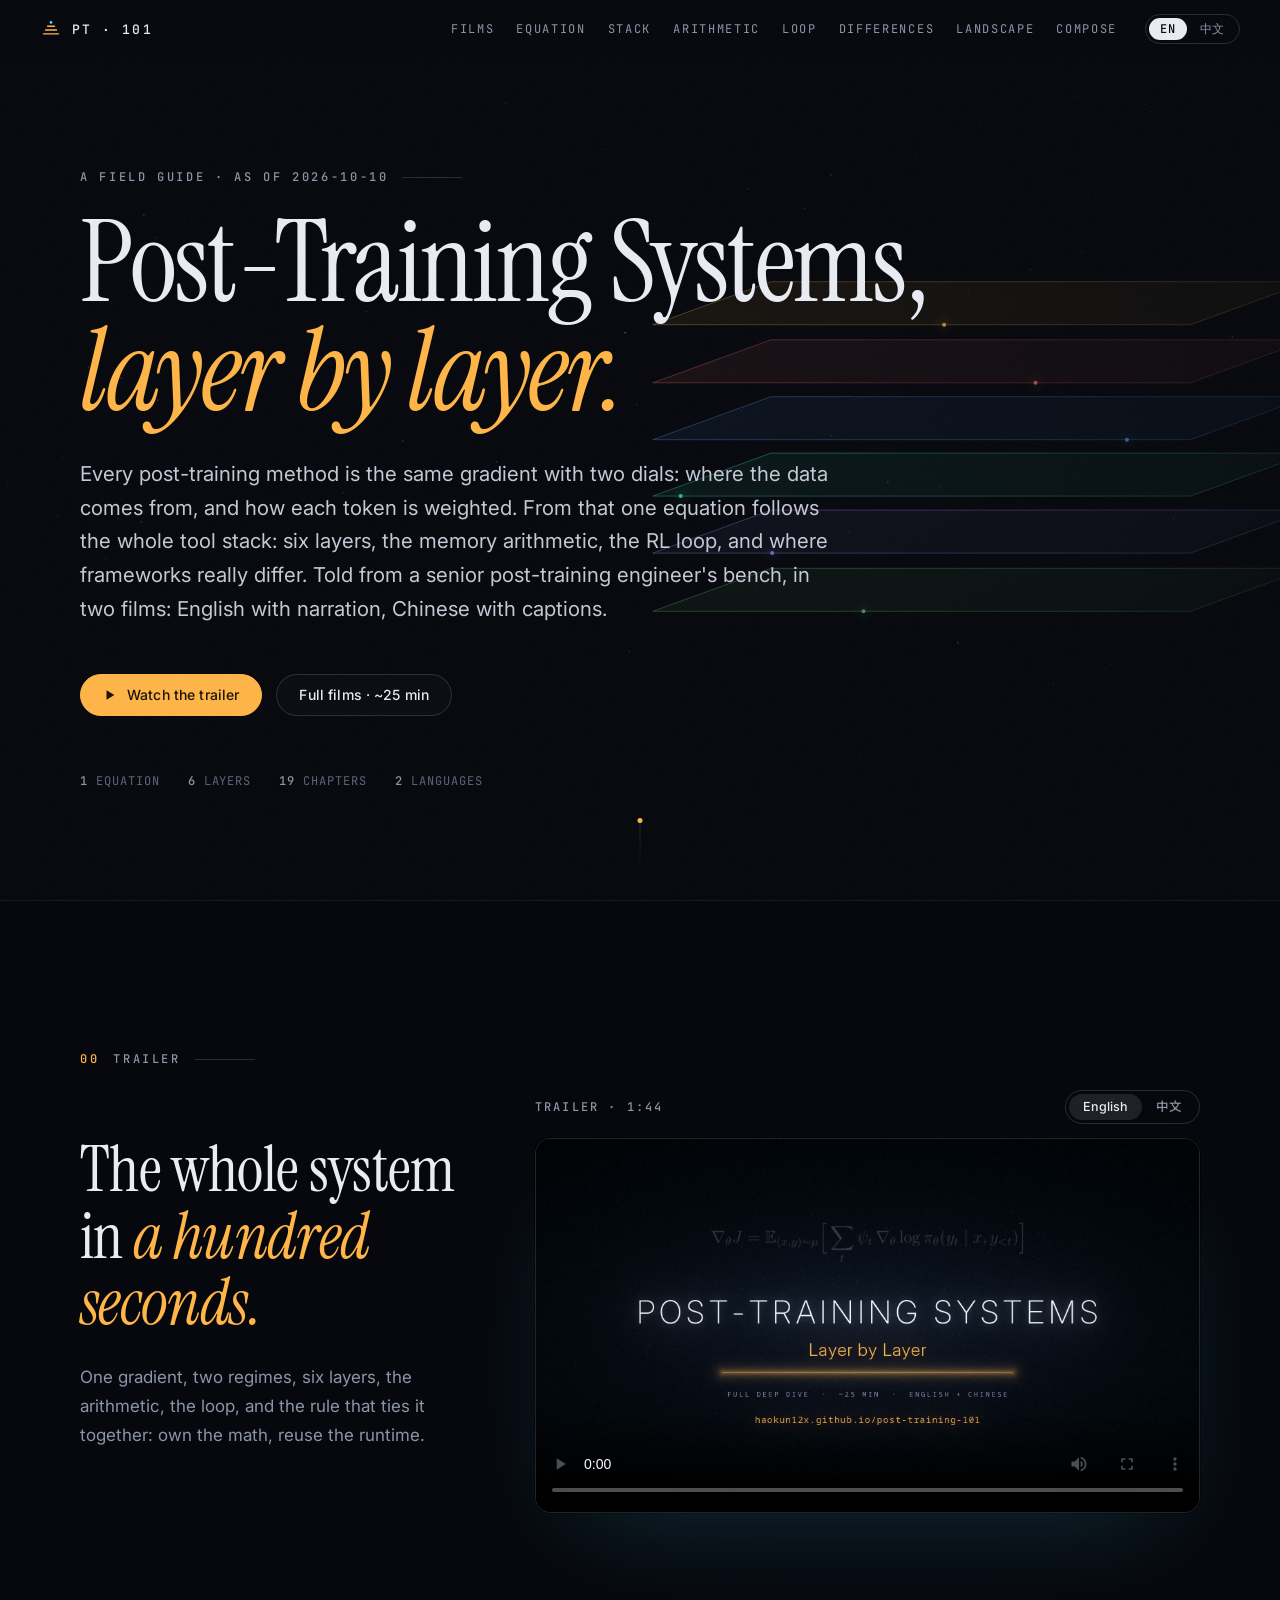
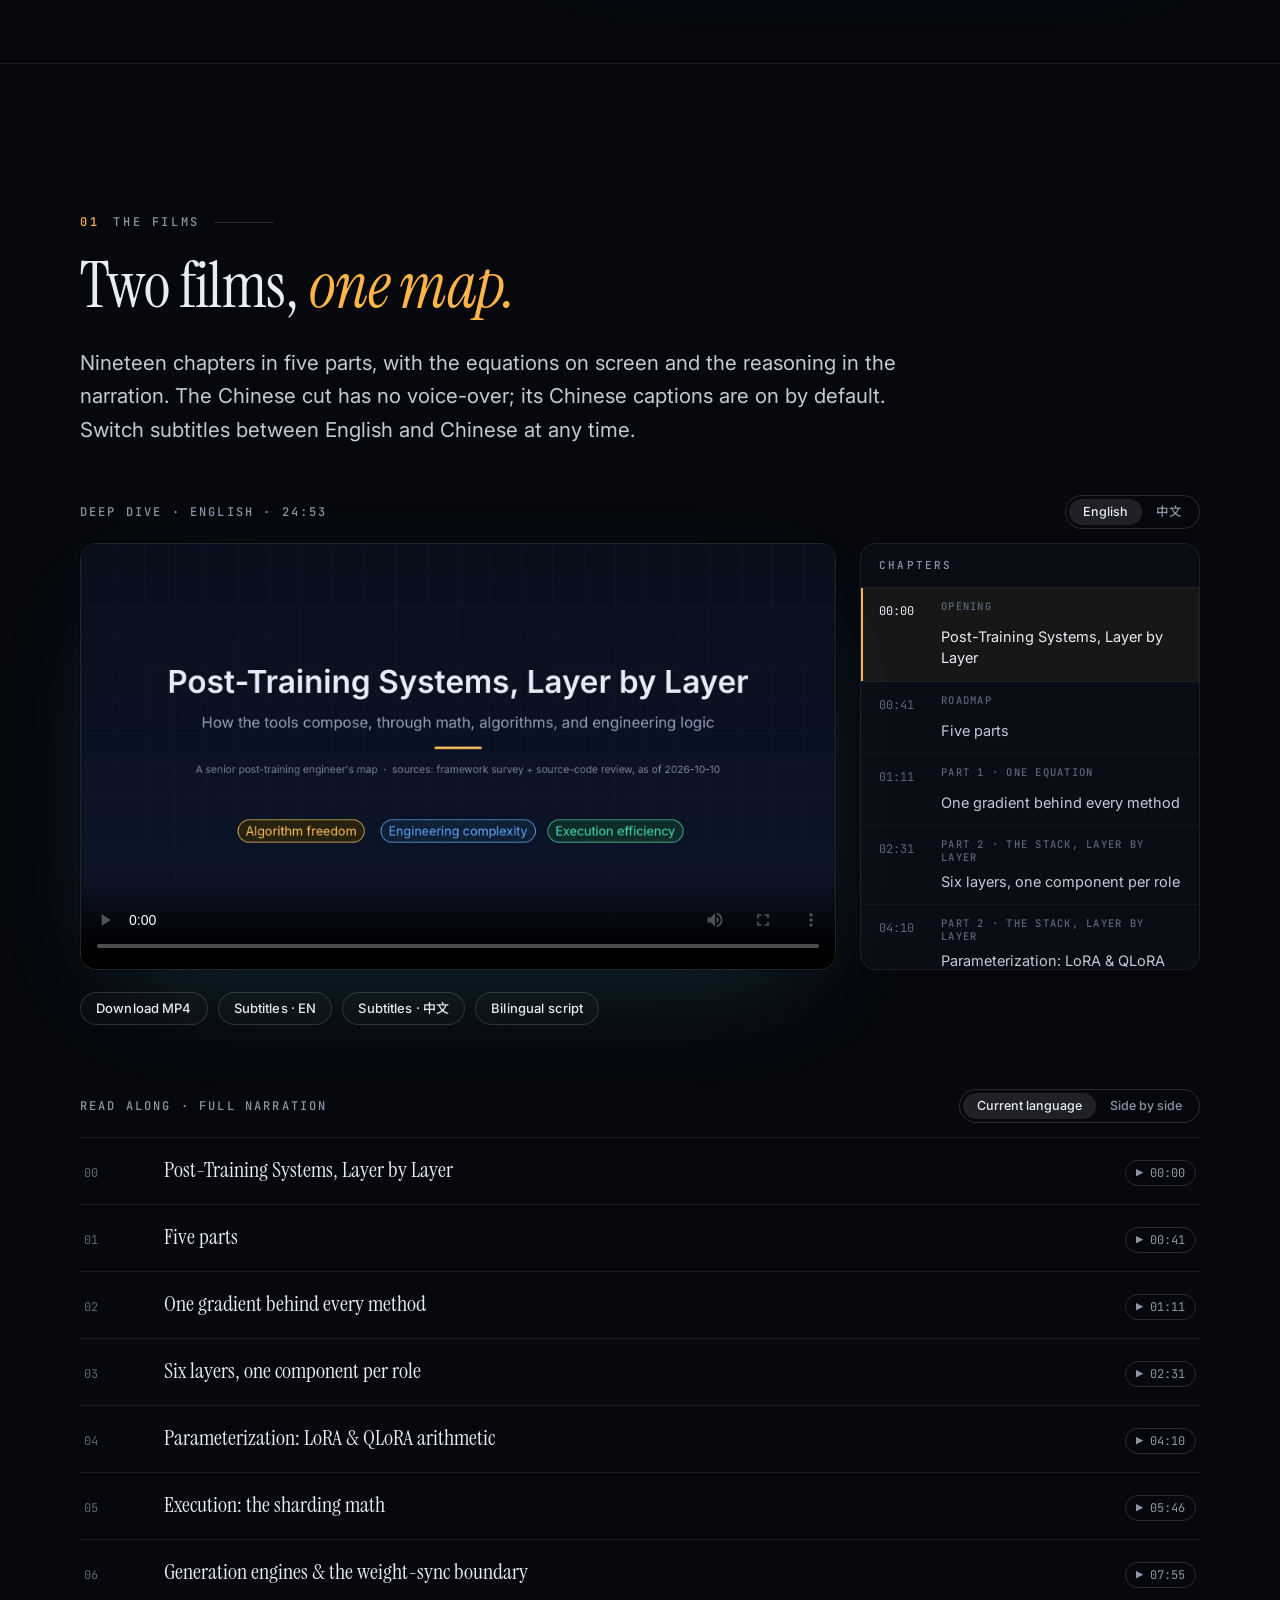
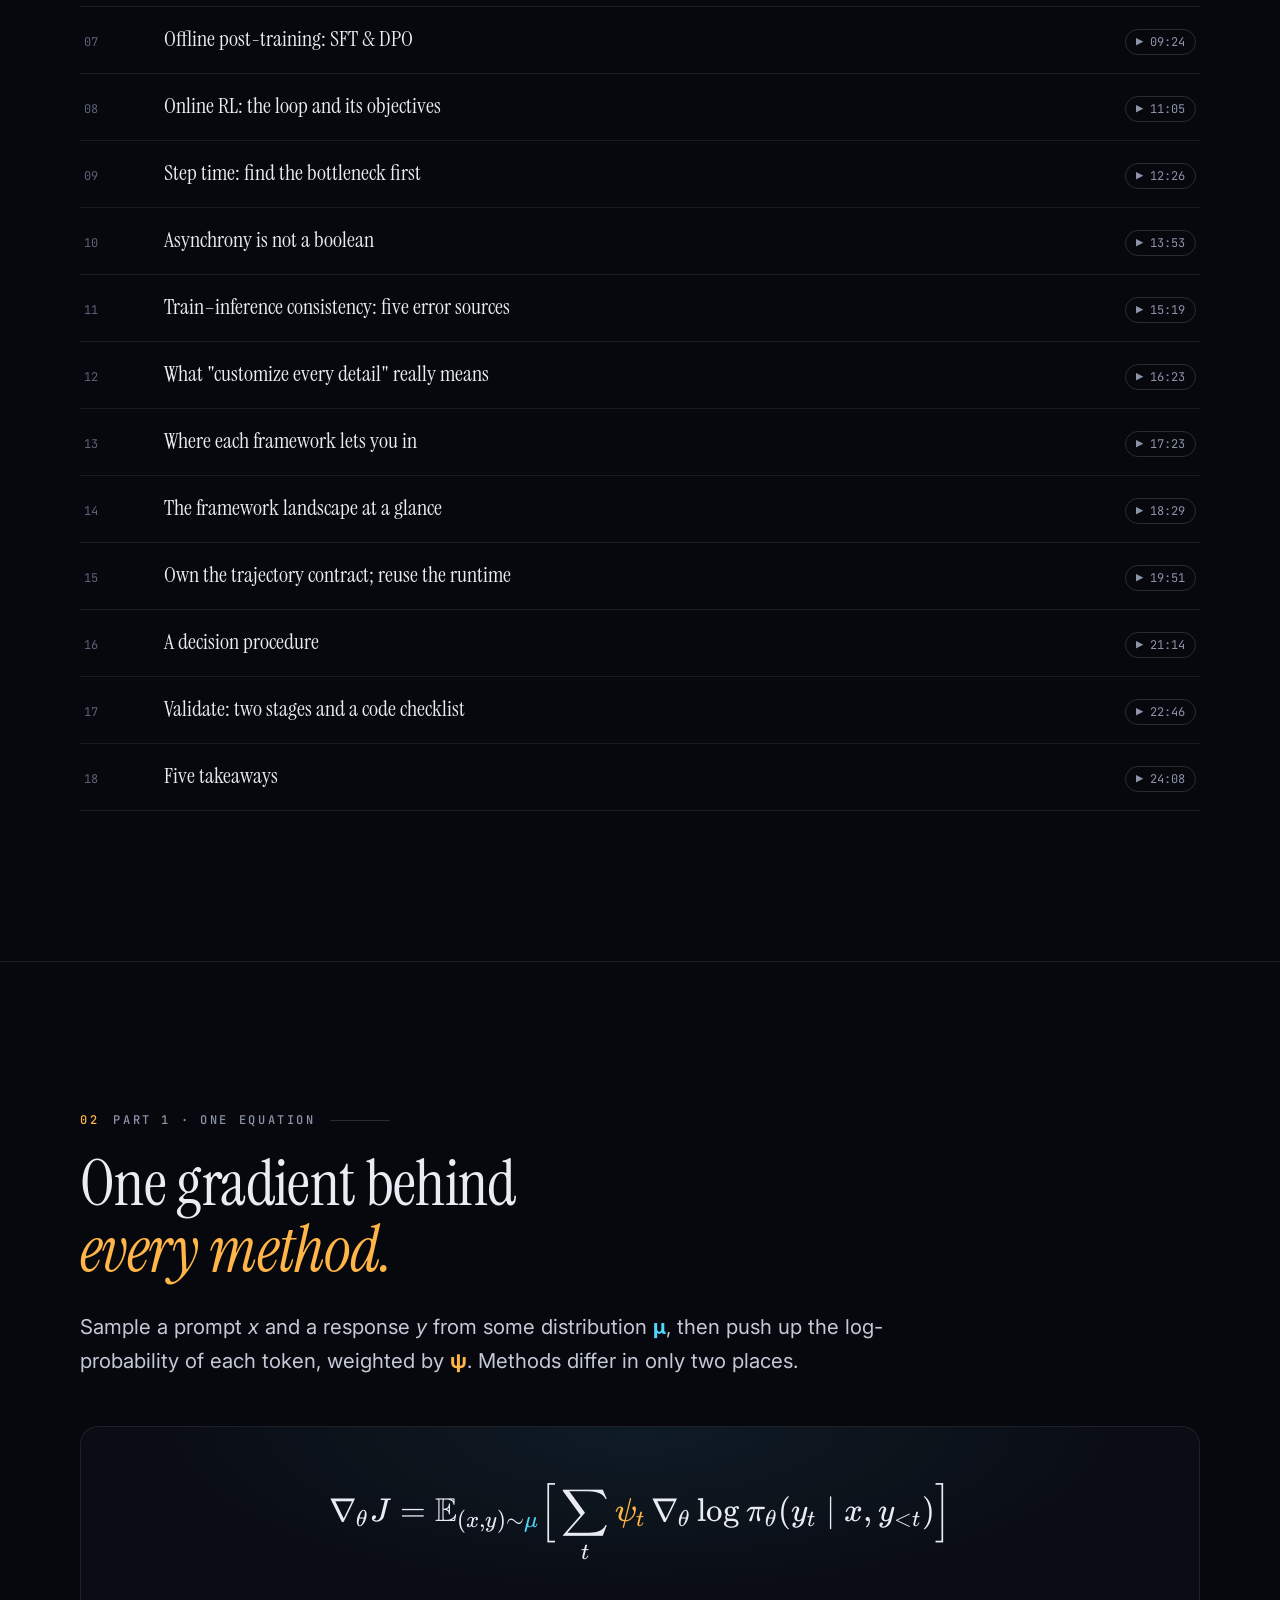
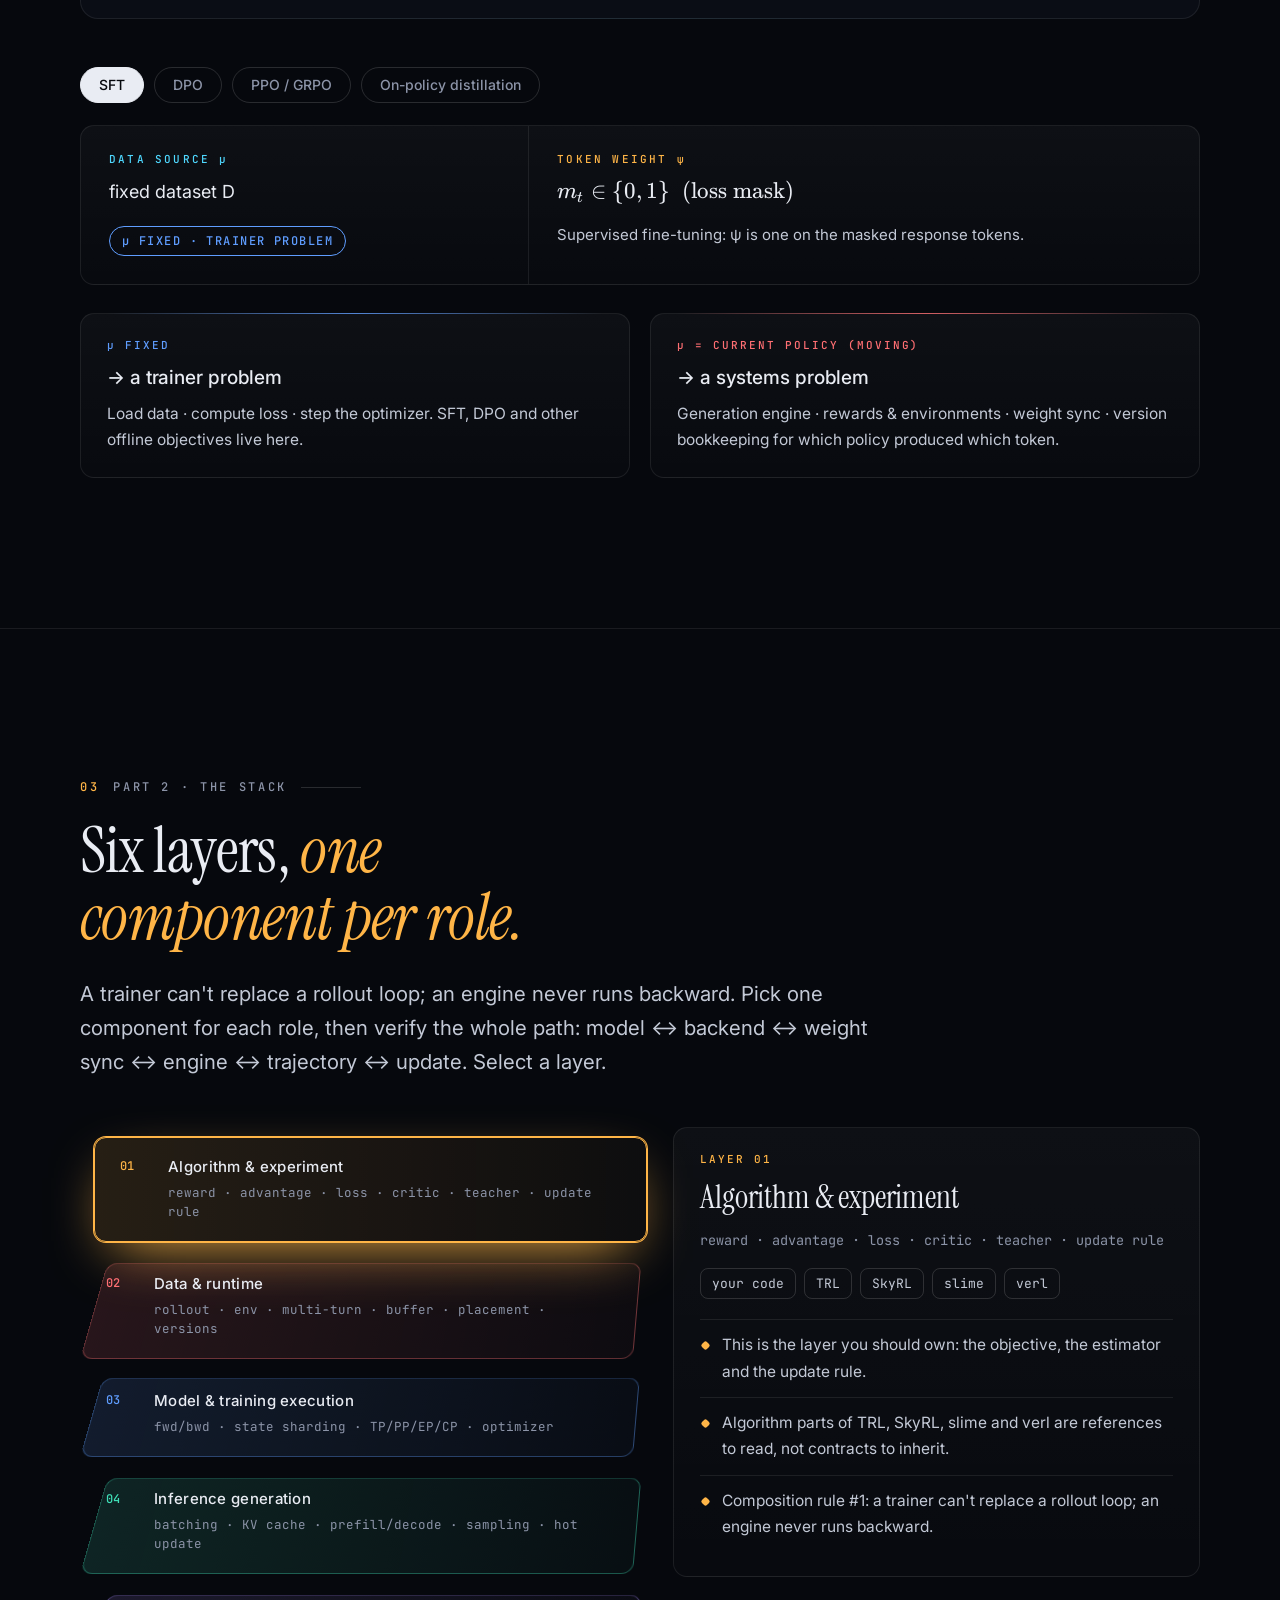
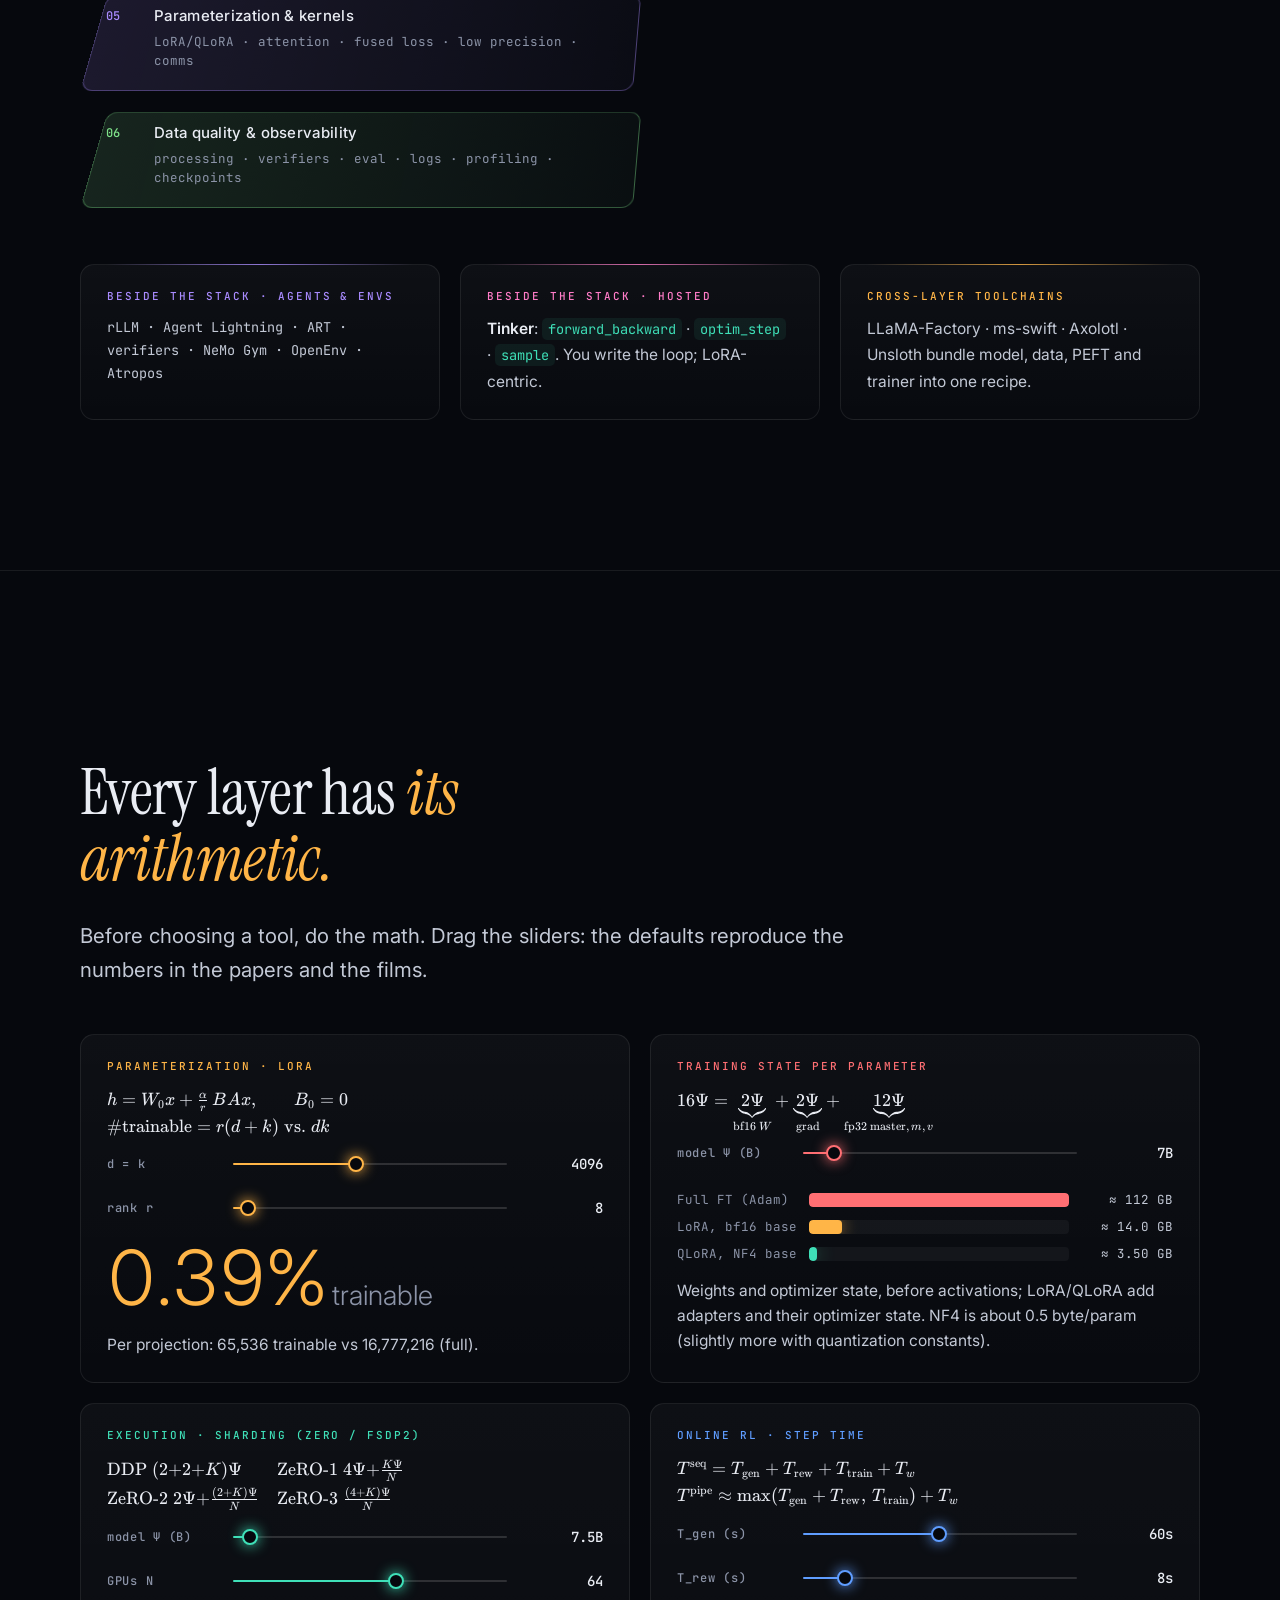
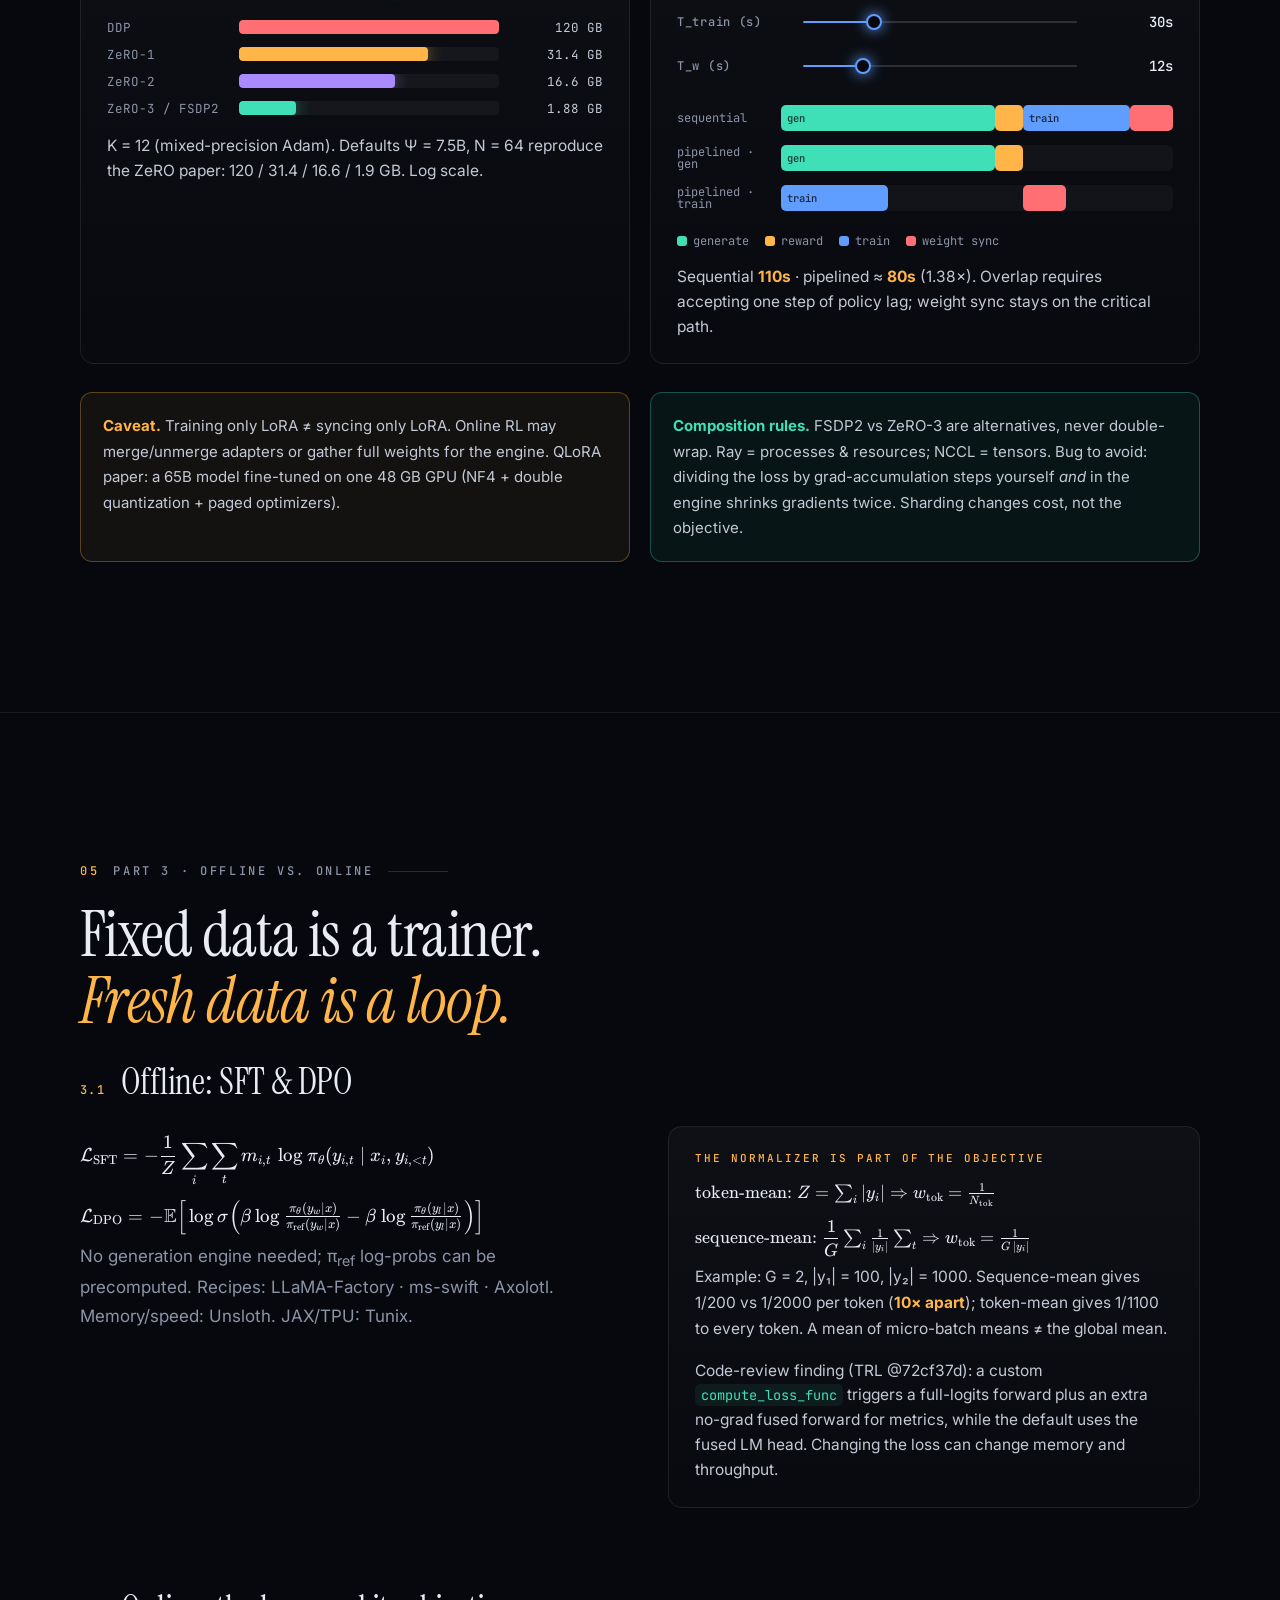
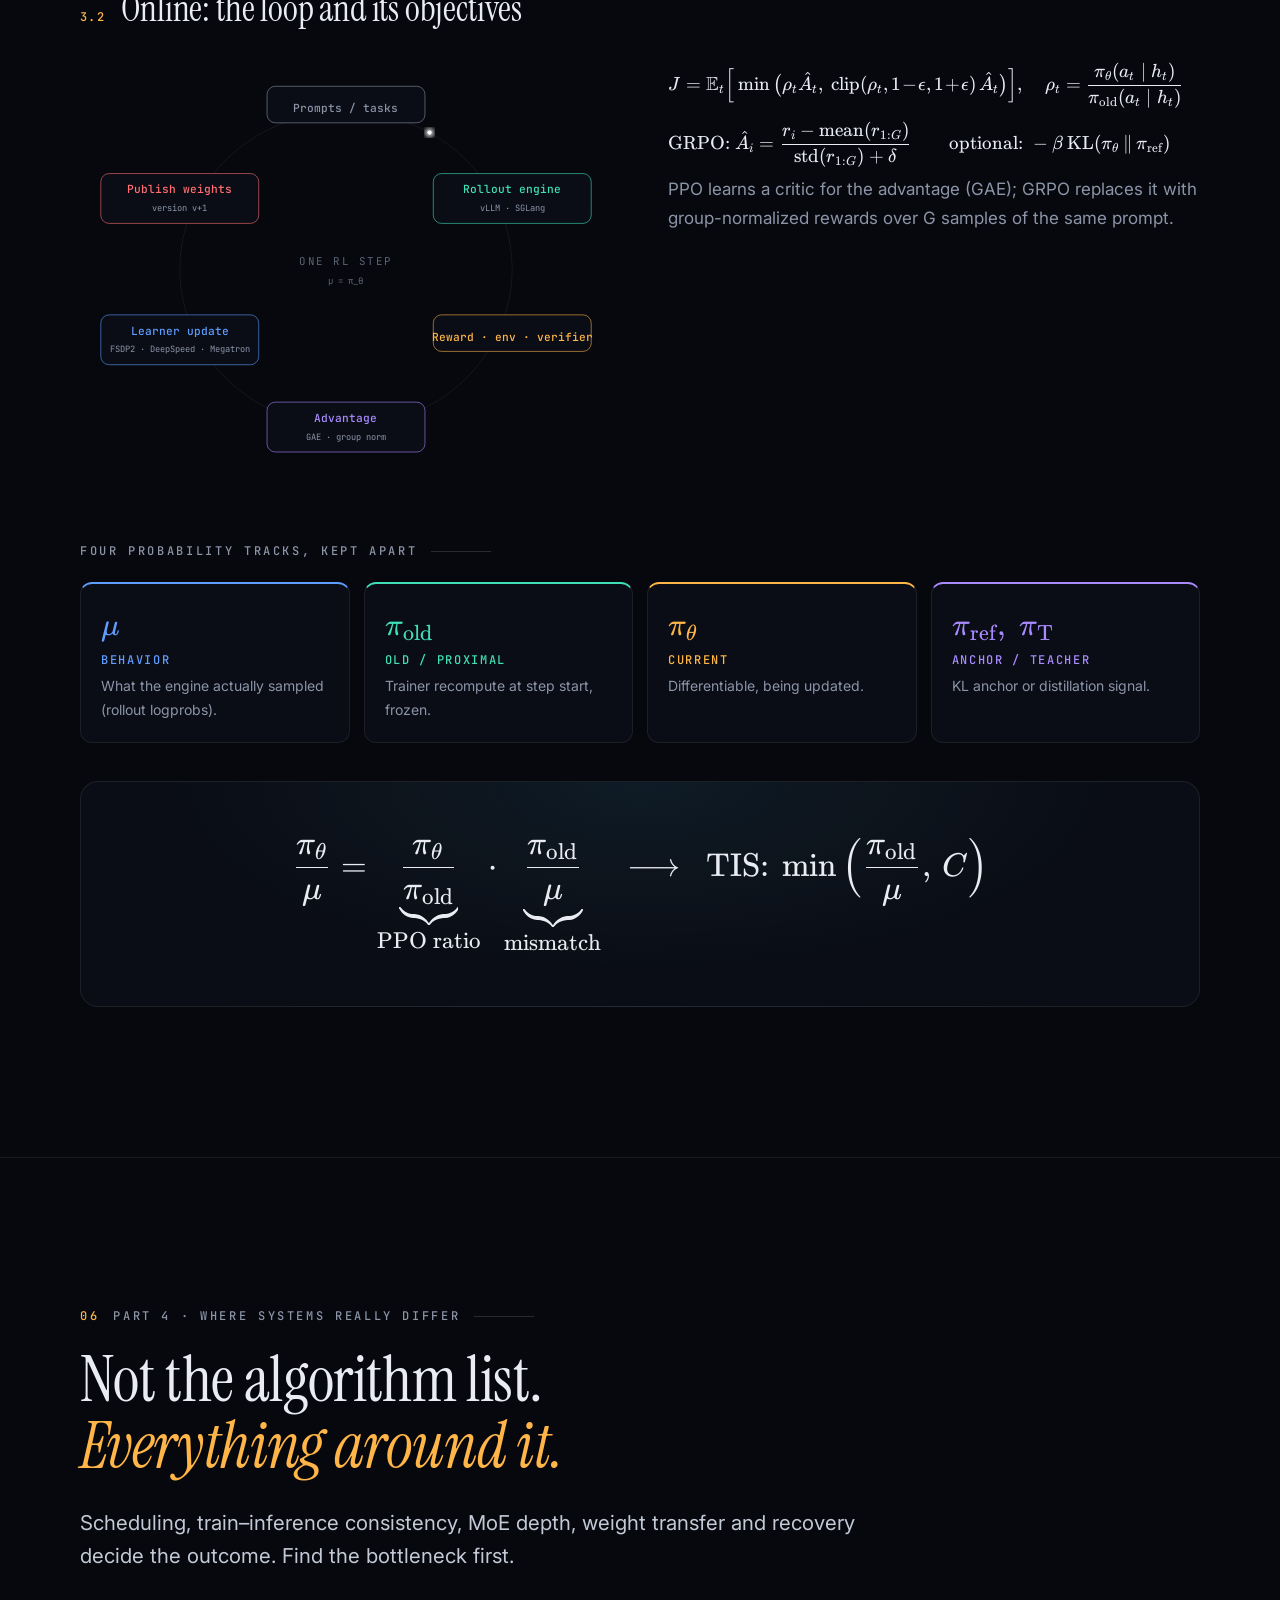
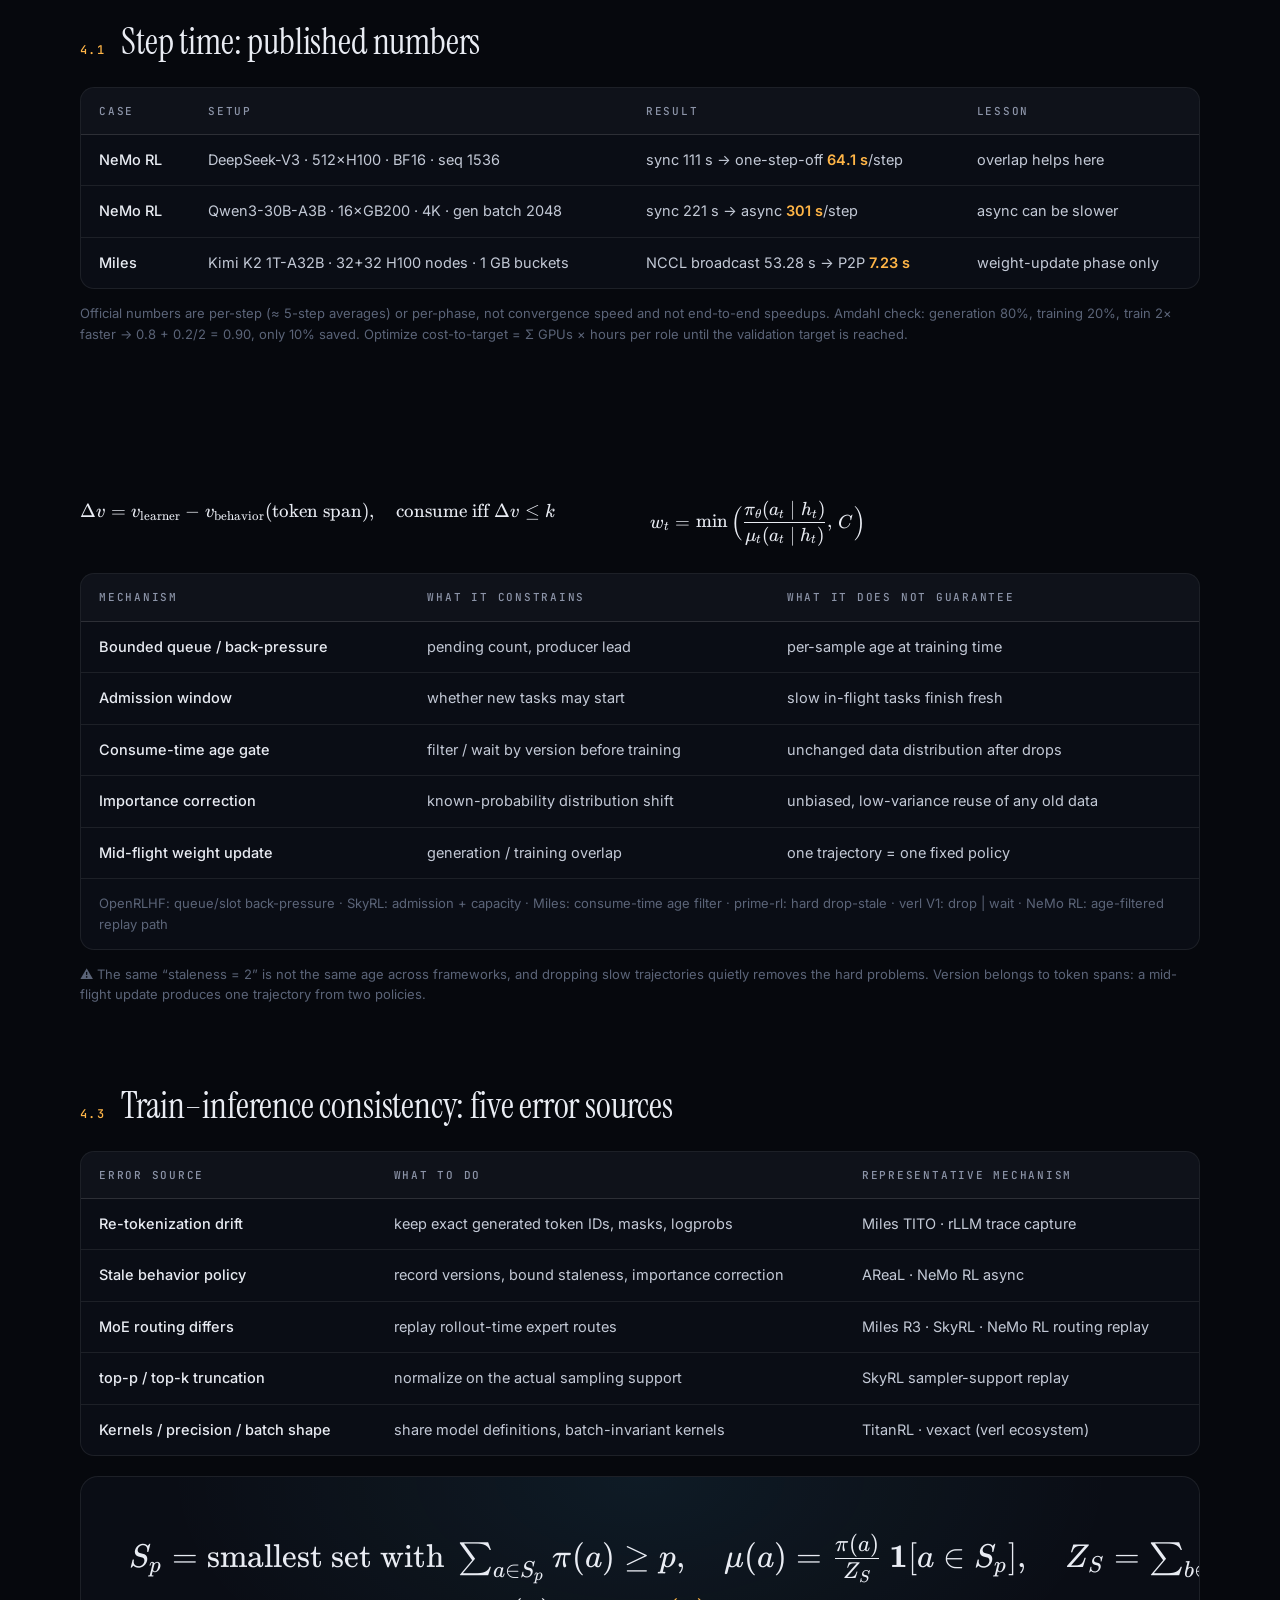
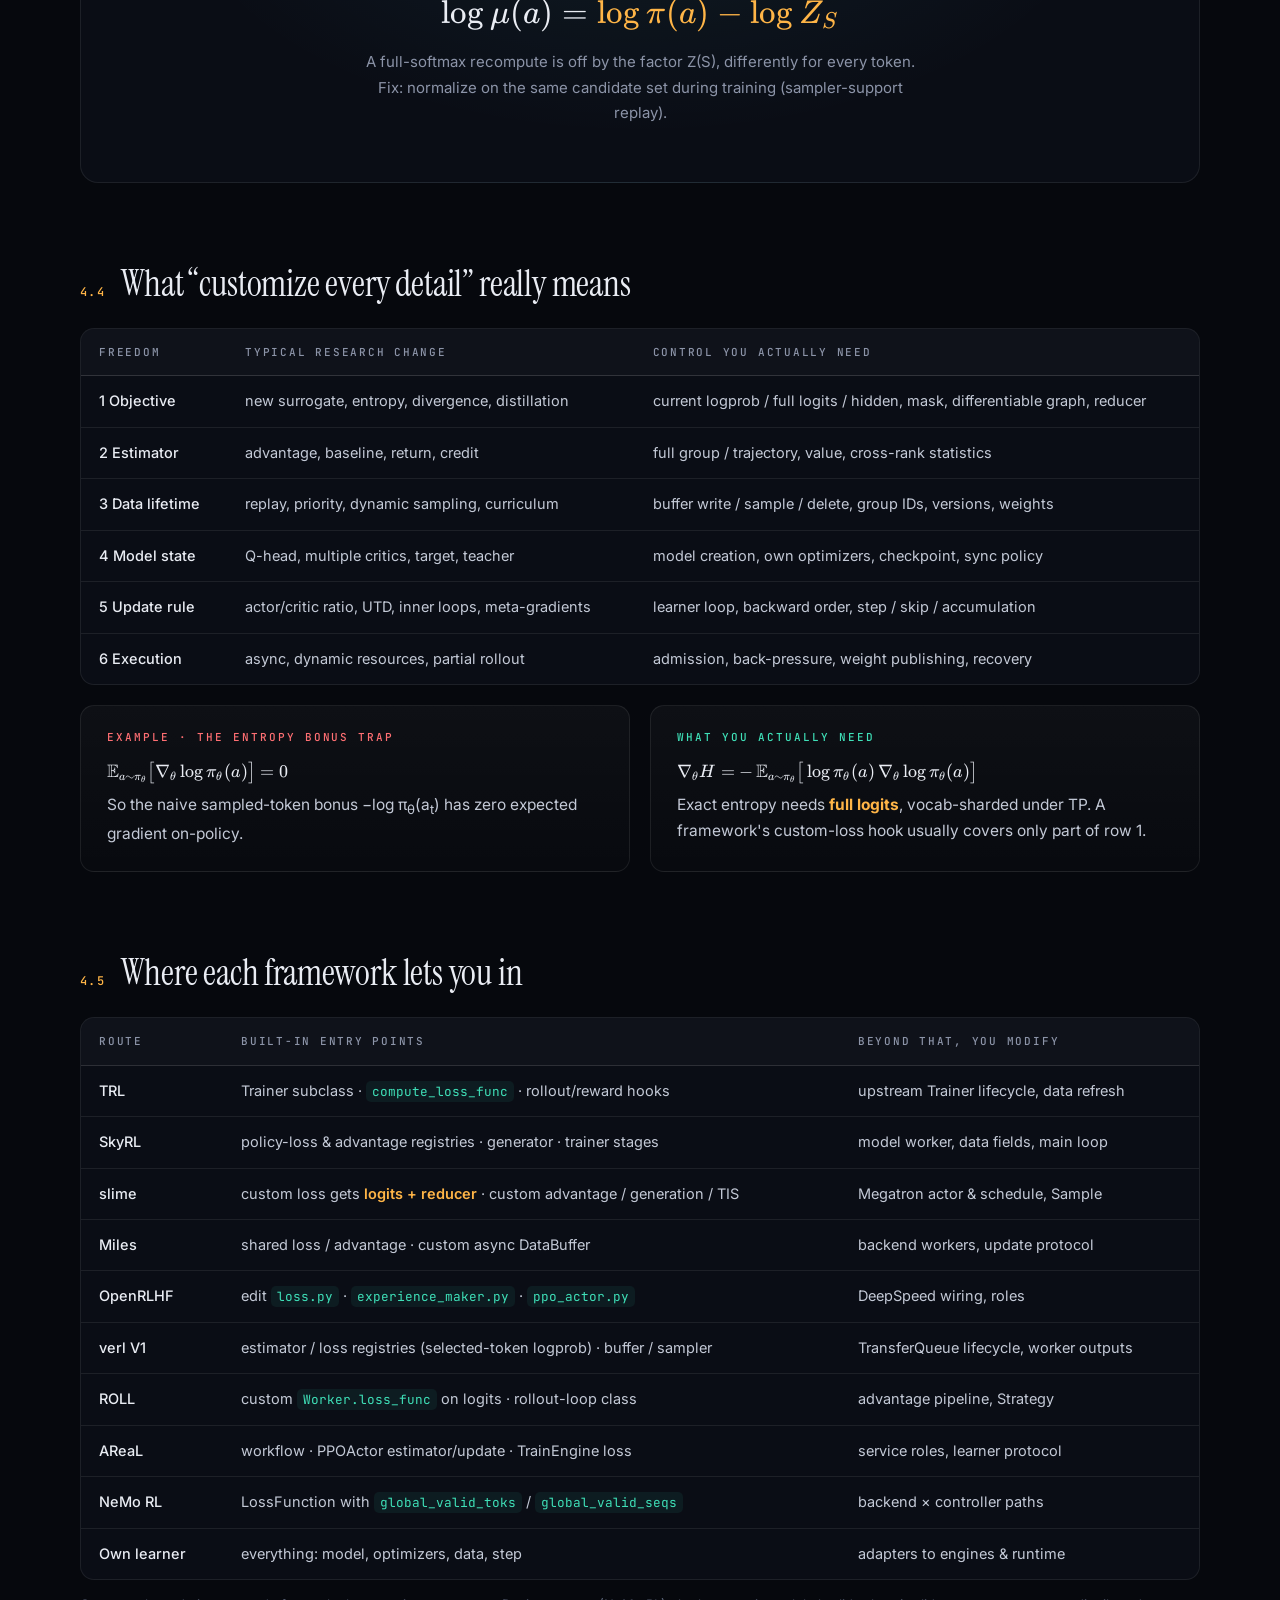
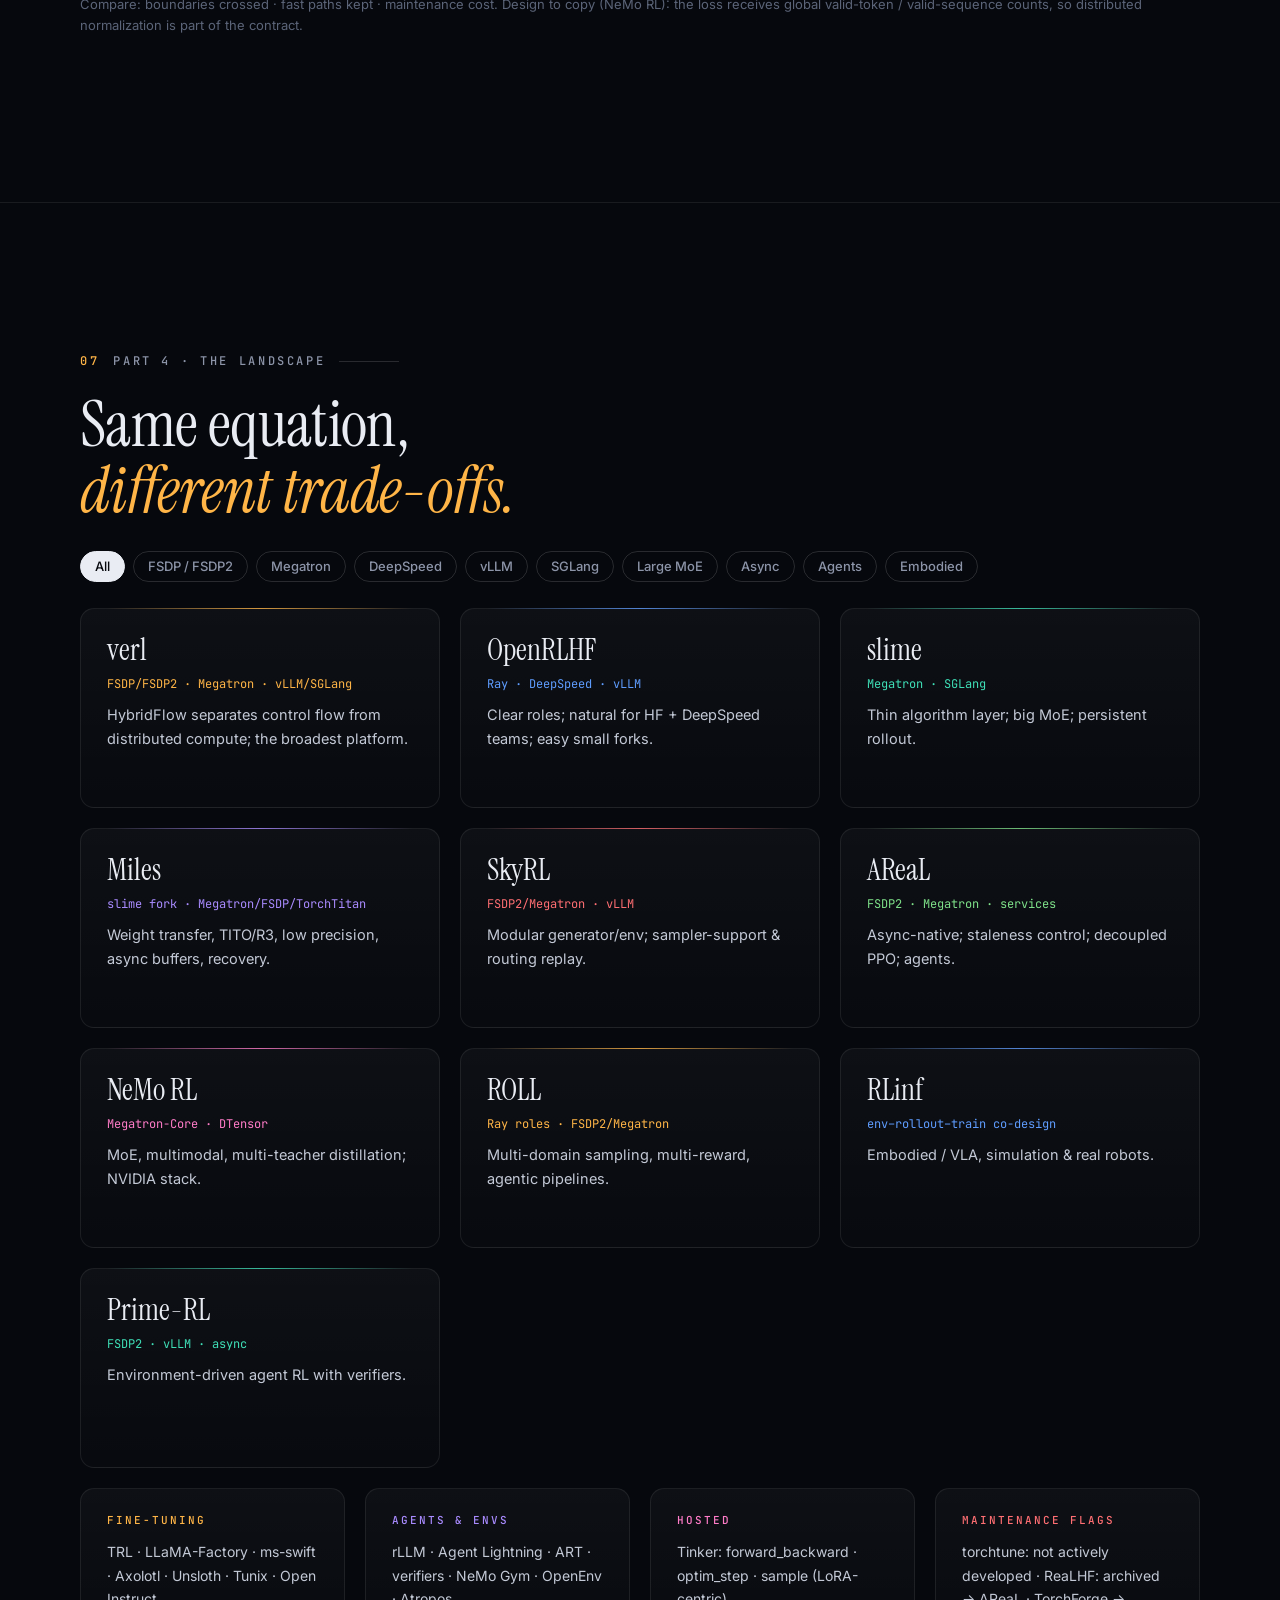
==== commit 73c3e872: "Drop voice-over from the Chinese film and trailer The Chinese trailer is now music-only (captions bu" ====
--- a/index.html
+++ b/index.html
@@ -4,10 +4,10 @@
 <meta charset="utf-8">
 <meta name="viewport" content="width=device-width, initial-scale=1, viewport-fit=cover">
 <title>Post-Training Systems, Layer by Layer · 后训练工具体系</title>
-<meta name="description" content="A senior post-training engineer's map of the LLM post-training tool stack, built from one gradient: layers, memory math, the RL loop, where frameworks really differ, and how to compose them. Two narrated films, English and Chinese.">
+<meta name="description" content="A senior post-training engineer's map of the LLM post-training tool stack, built from one gradient: layers, memory math, the RL loop, where frameworks really differ, and how to compose them. Two films: English (narrated) and Chinese (captioned).">
 <meta name="theme-color" content="#06080d">
 <meta property="og:title" content="Post-Training Systems, Layer by Layer">
-<meta property="og:description" content="One gradient, six layers, one loop. A layered, mathematical map of post-training tools — two narrated films in English and Chinese.">
+<meta property="og:description" content="One gradient, six layers, one loop. A layered, mathematical map of post-training tools — two films, English and Chinese.">
 <meta property="og:type" content="website">
 <meta property="og:url" content="https://haokun12x.github.io/post-training-101/">
 <meta property="og:image" content="https://haokun12x.github.io/post-training-101/media/og.jpg">
@@ -62,8 +62,8 @@
       <span lang="zh-CN">后训练工具体系<br><em>分层拆解</em></span>
     </h1>
     <p class="lead rv">
-      <span lang="en">Every post-training method is the same gradient with two dials: where the data comes from, and how each token is weighted. From that one equation follows the whole tool stack: six layers, the memory arithmetic, the RL loop, and where frameworks really differ. Told from a senior post-training engineer's bench, in two narrated films.</span>
-      <span lang="zh-CN">每一种后训练方法，都是同一个梯度上的两个旋钮：数据从哪里来，每个 token 如何加权。由这一个公式出发，可以推出整个工具体系：六层工具栈、显存算术、强化学习闭环，以及框架之间真正的差异。从资深后训练工程师的视角，配两部完整的解说影片。</span>
+      <span lang="en">Every post-training method is the same gradient with two dials: where the data comes from, and how each token is weighted. From that one equation follows the whole tool stack: six layers, the memory arithmetic, the RL loop, and where frameworks really differ. Told from a senior post-training engineer's bench, in two films: English with narration, Chinese with captions.</span>
+      <span lang="zh-CN">每一种后训练方法，都是同一个梯度上的两个旋钮：数据从哪里来，每个 token 如何加权。由这一个公式出发，可以推出整个工具体系：六层工具栈、显存算术、强化学习闭环，以及框架之间真正的差异。从资深后训练工程师的视角，配两部完整影片：英文版有配音，中文版为纯字幕版。</span>
     </p>
     <div class="cta rv">
       <a class="btn primary" href="#trailer"><svg viewBox="0 0 16 16"><path d="M4 2.5v11l9-5.5z" fill="currentColor"/></svg><span lang="en">Watch the trailer</span><span lang="zh-CN">观看预告片</span></a>
@@ -115,8 +115,8 @@
     <p class="eyebrow rv"><span class="num">01</span><span lang="en">The films</span><span lang="zh-CN">完整影片</span></p>
     <h2 class="rv"><span lang="en">Two films, <em>one map.</em></span><span lang="zh-CN">两部影片，<em>一张地图</em></span></h2>
     <p class="lead rv">
-      <span lang="en">Nineteen chapters in five parts, with the equations on screen and the reasoning in the narration. Pick a language; switch subtitles between English and Chinese at any time.</span>
-      <span lang="zh-CN">五个部分、十九个章节：屏幕上是公式，解说里是推理。选择语言版本，字幕可随时在中英文之间切换。</span>
+      <span lang="en">Nineteen chapters in five parts, with the equations on screen and the reasoning in the narration. The Chinese cut has no voice-over; its Chinese captions are on by default. Switch subtitles between English and Chinese at any time.</span>
+      <span lang="zh-CN">五个部分、十九个章节：屏幕上是公式，字幕里是推理。中文版不配音，默认显示中文字幕；字幕可随时在中英文之间切换。</span>
     </p>
     <div class="frame-bar rv">
       <span class="label" id="film-label">Deep dive</span>
@@ -448,7 +448,7 @@
       <ul>
         <li><a href="https://github.com/haokun12x/post-training-101">github.com/haokun12x/post-training-101</a></li>
         <li><a href="https://github.com/haokun12x/post-training-101/tree/main/reports"><span lang="en">Research reports</span><span lang="zh-CN">调研报告</span></a></li>
-        <li><span class="muted"><span lang="en">Narration: Kokoro-82M (offline TTS). Visuals: Python, PIL, LaTeX, PyTorch.</span><span lang="zh-CN">配音：Kokoro-82M（离线 TTS）。画面：Python、PIL、LaTeX、PyTorch。</span></span></li>
+        <li><span class="muted"><span lang="en">English narration: Kokoro-82M (offline TTS); the Chinese cuts are captioned, without voice-over. Visuals: Python, PIL, LaTeX, PyTorch.</span><span lang="zh-CN">英文版配音：Kokoro-82M（离线 TTS）；中文版为无配音字幕版。画面：Python、PIL、LaTeX、PyTorch。</span></span></li>
       </ul>
     </div>
   </div>
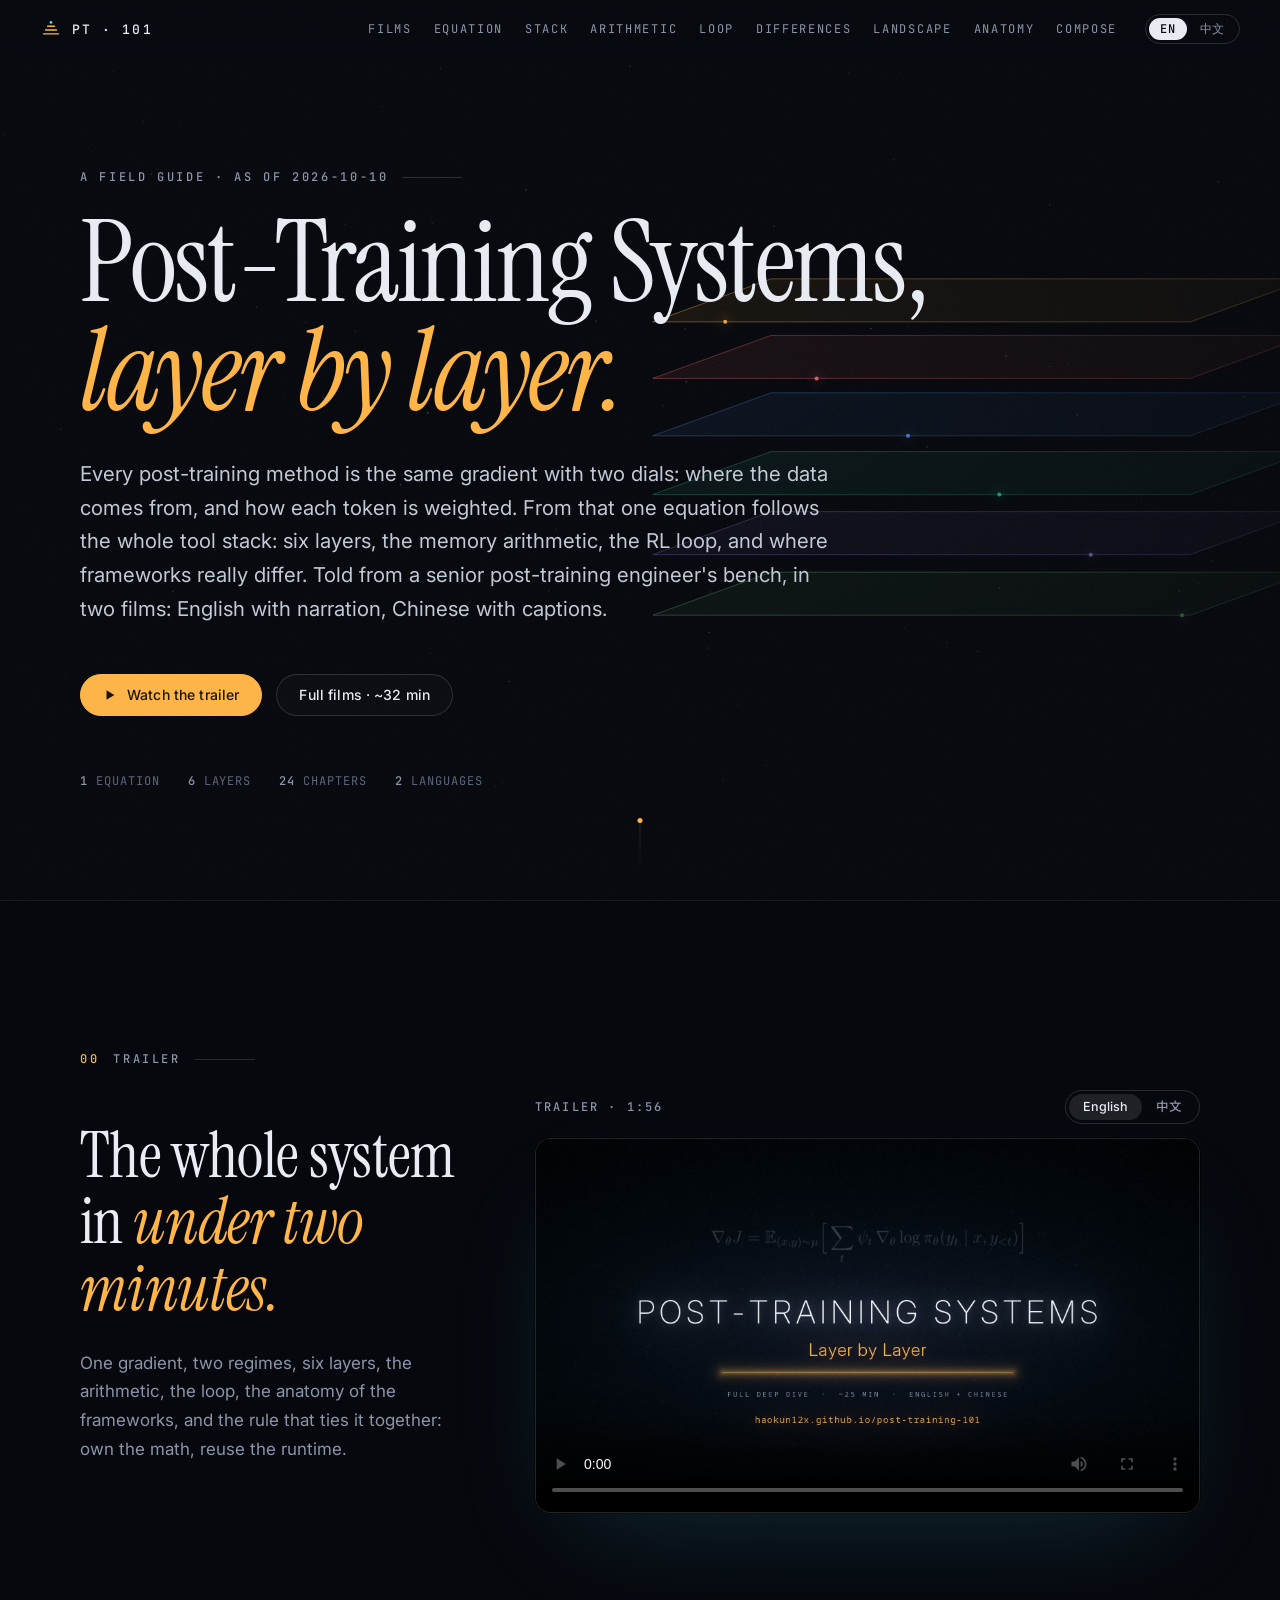
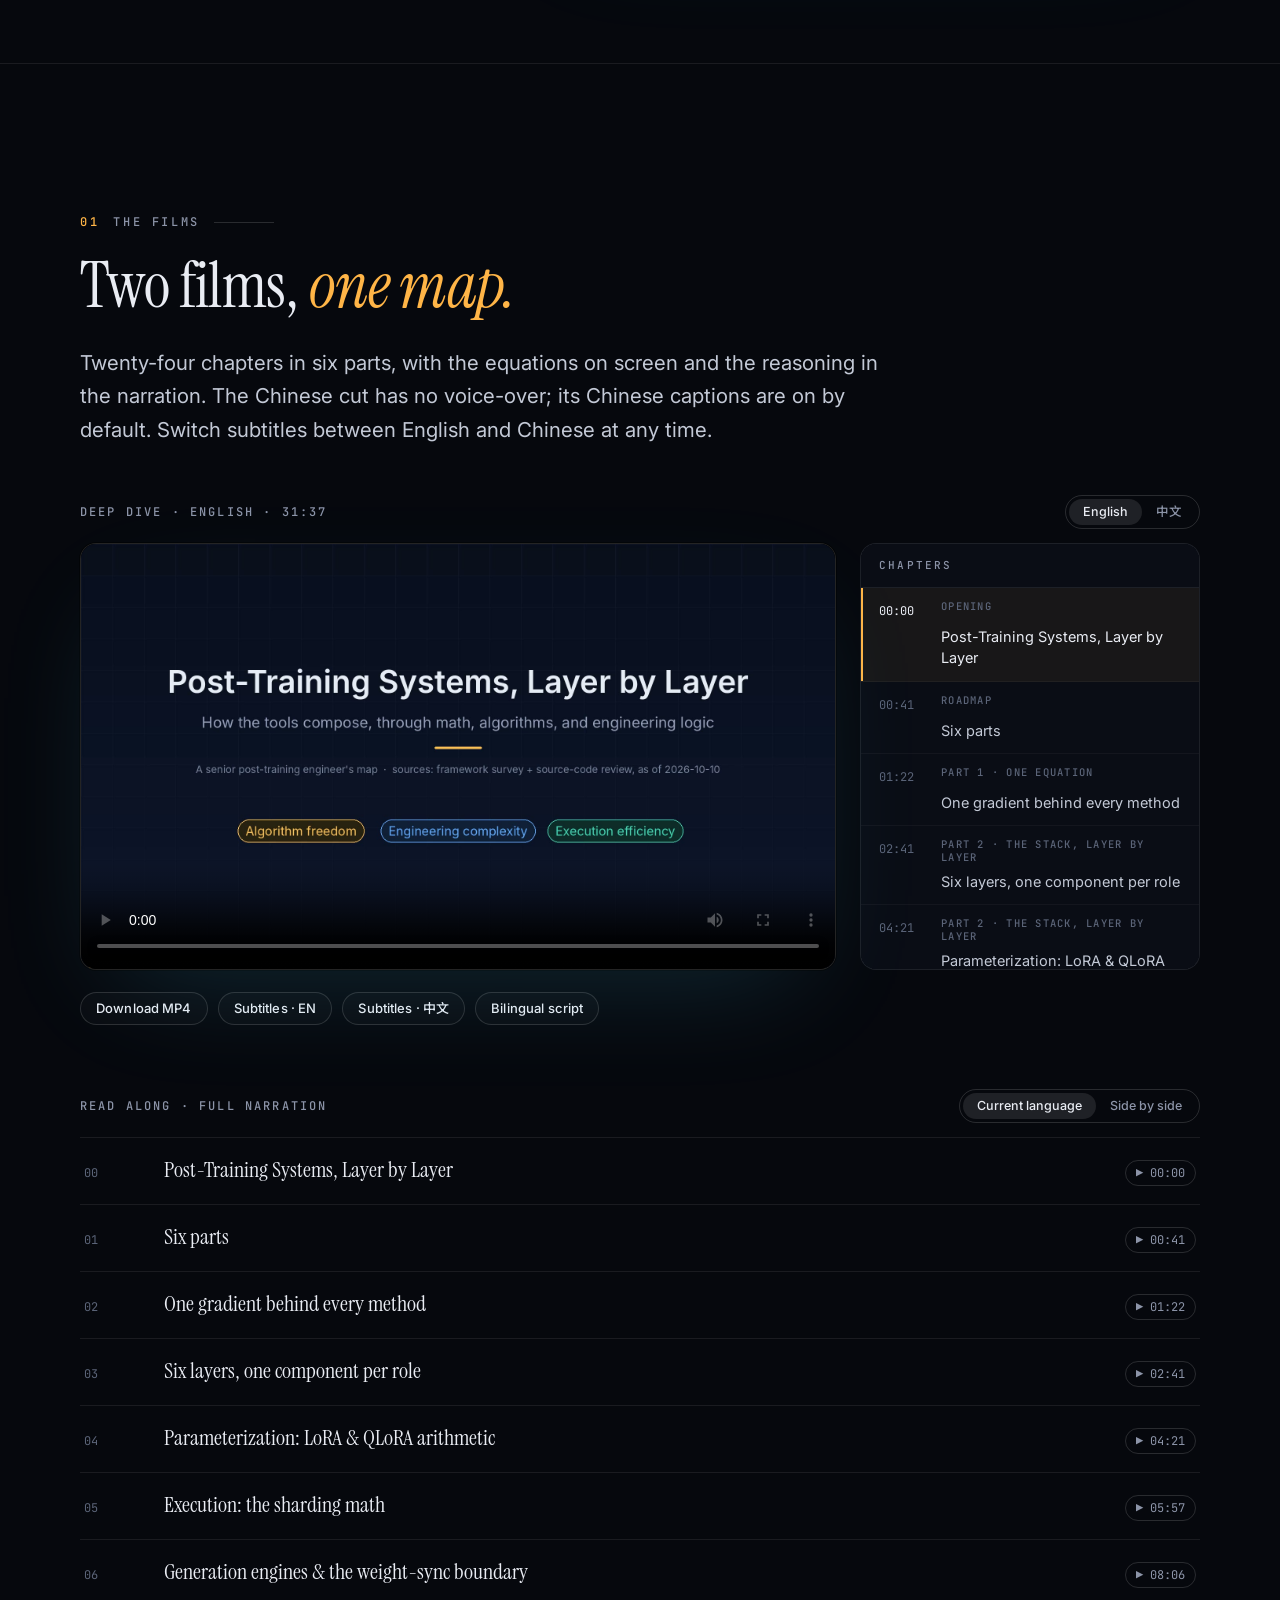
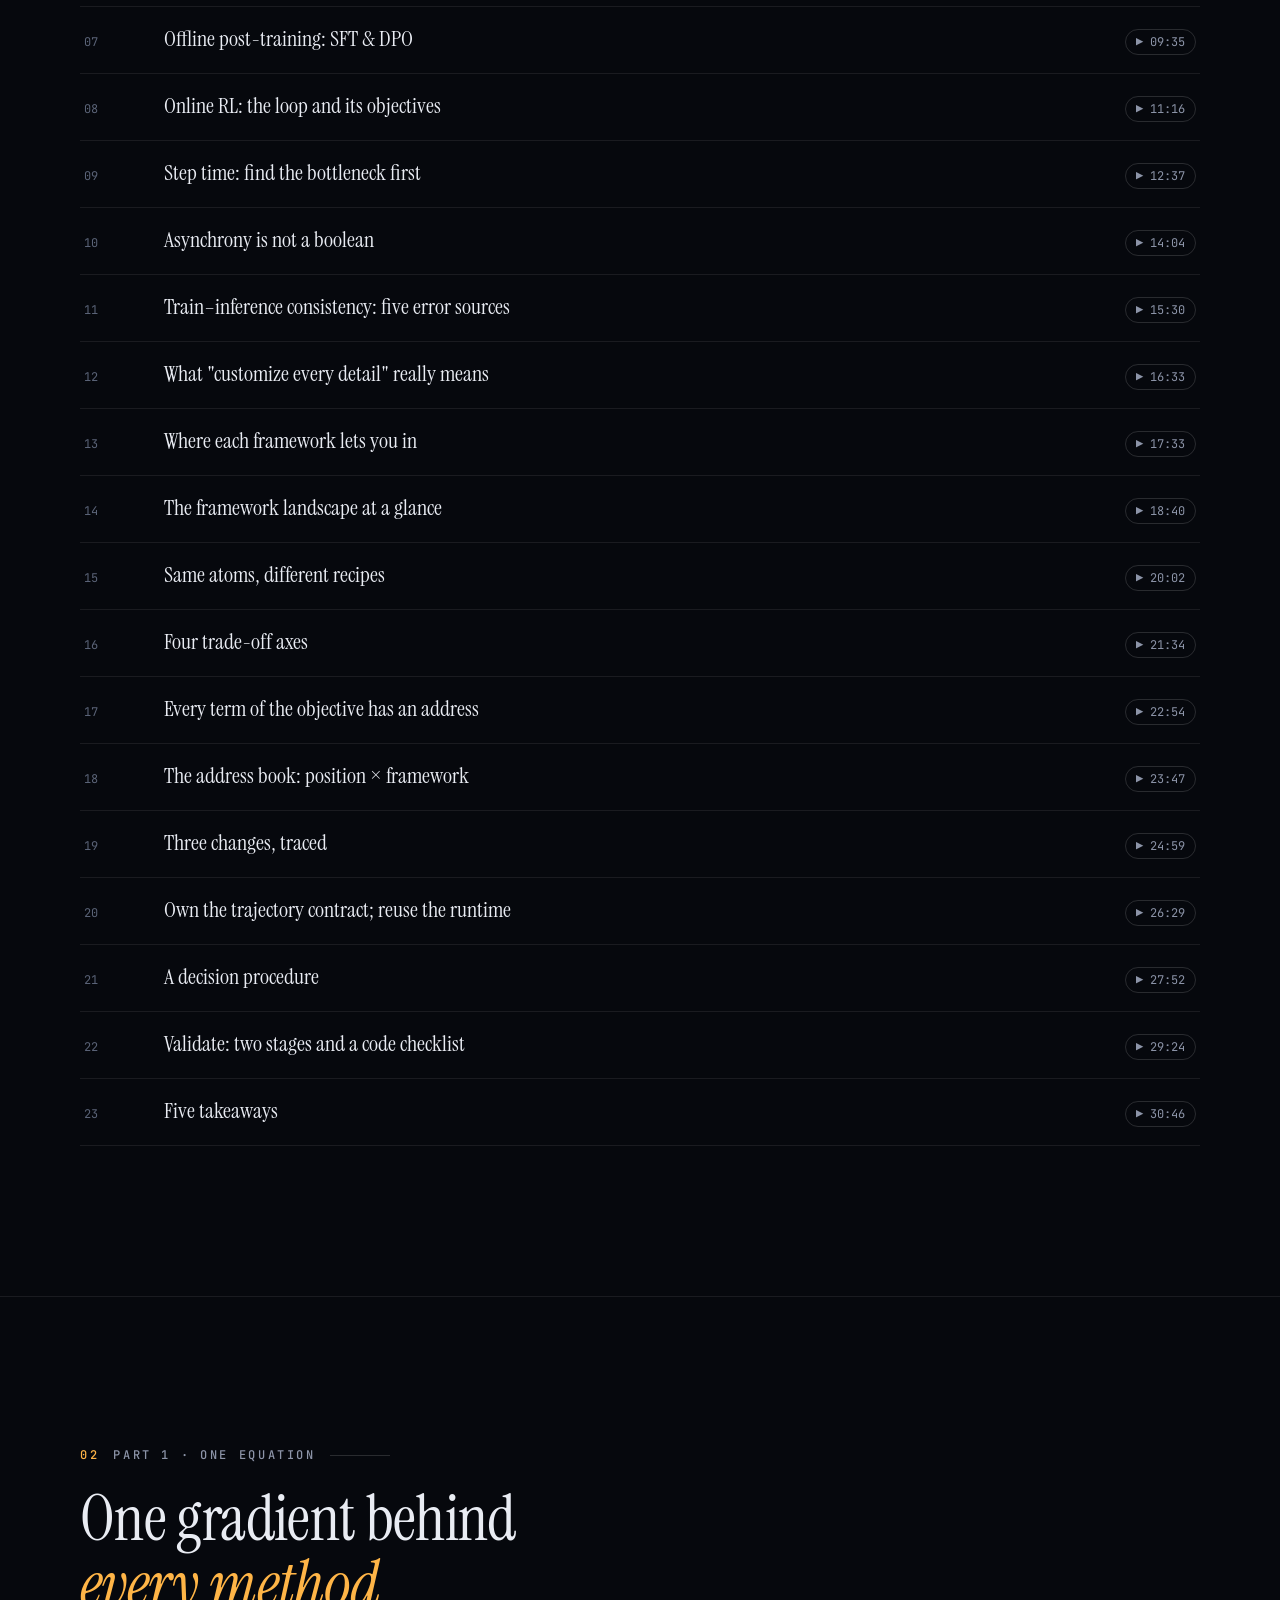
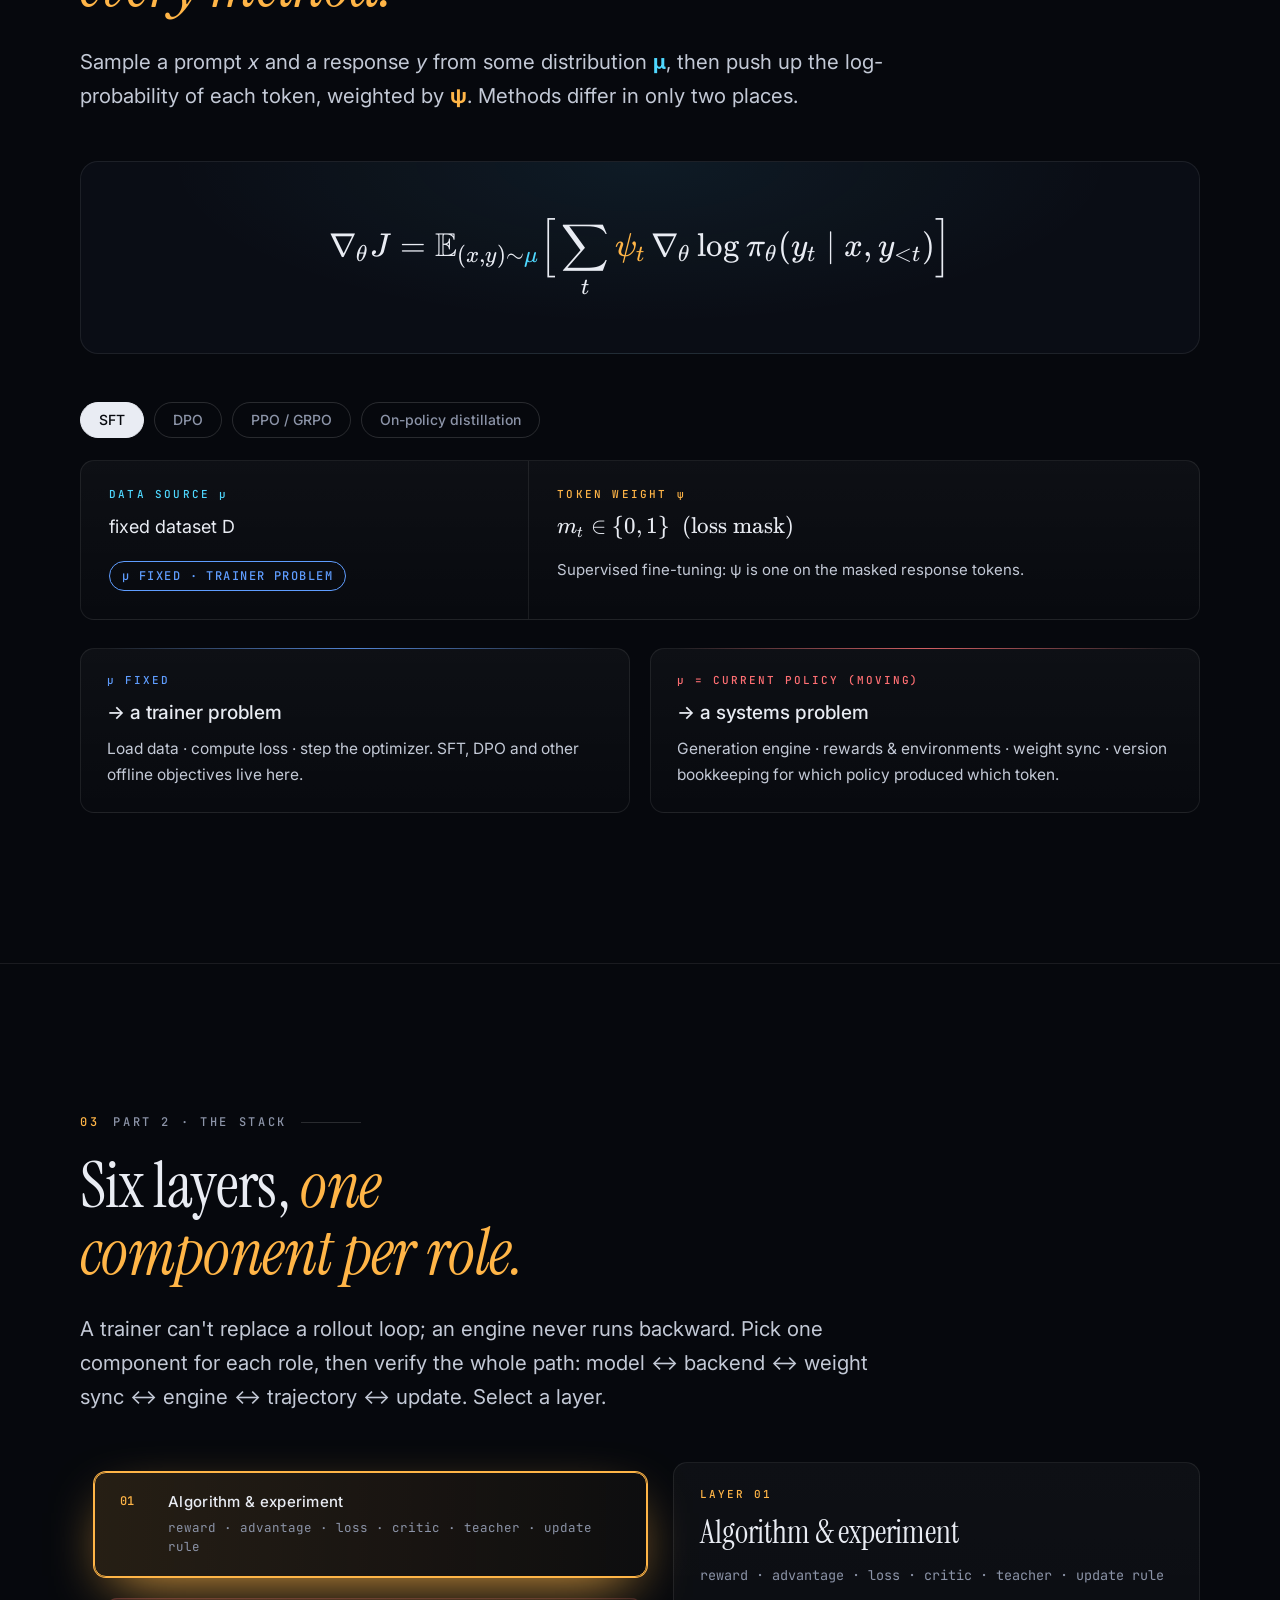
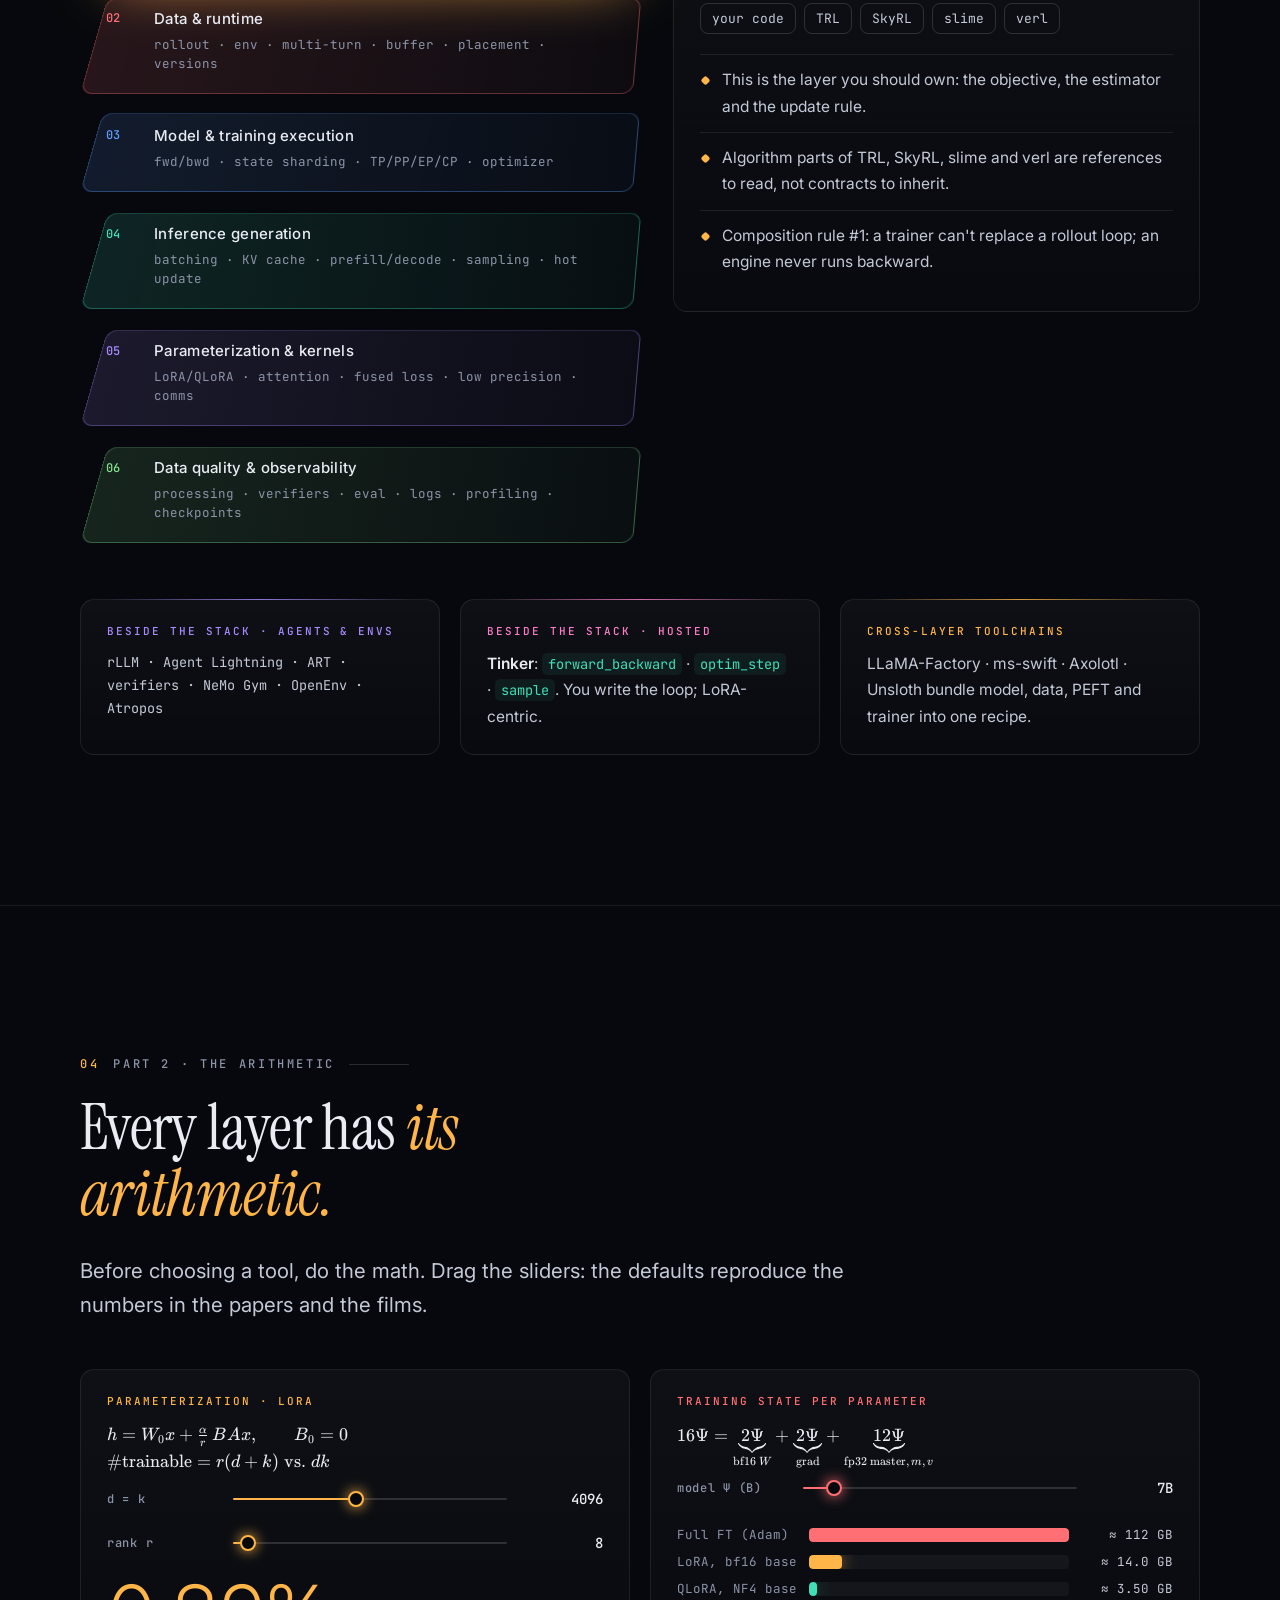
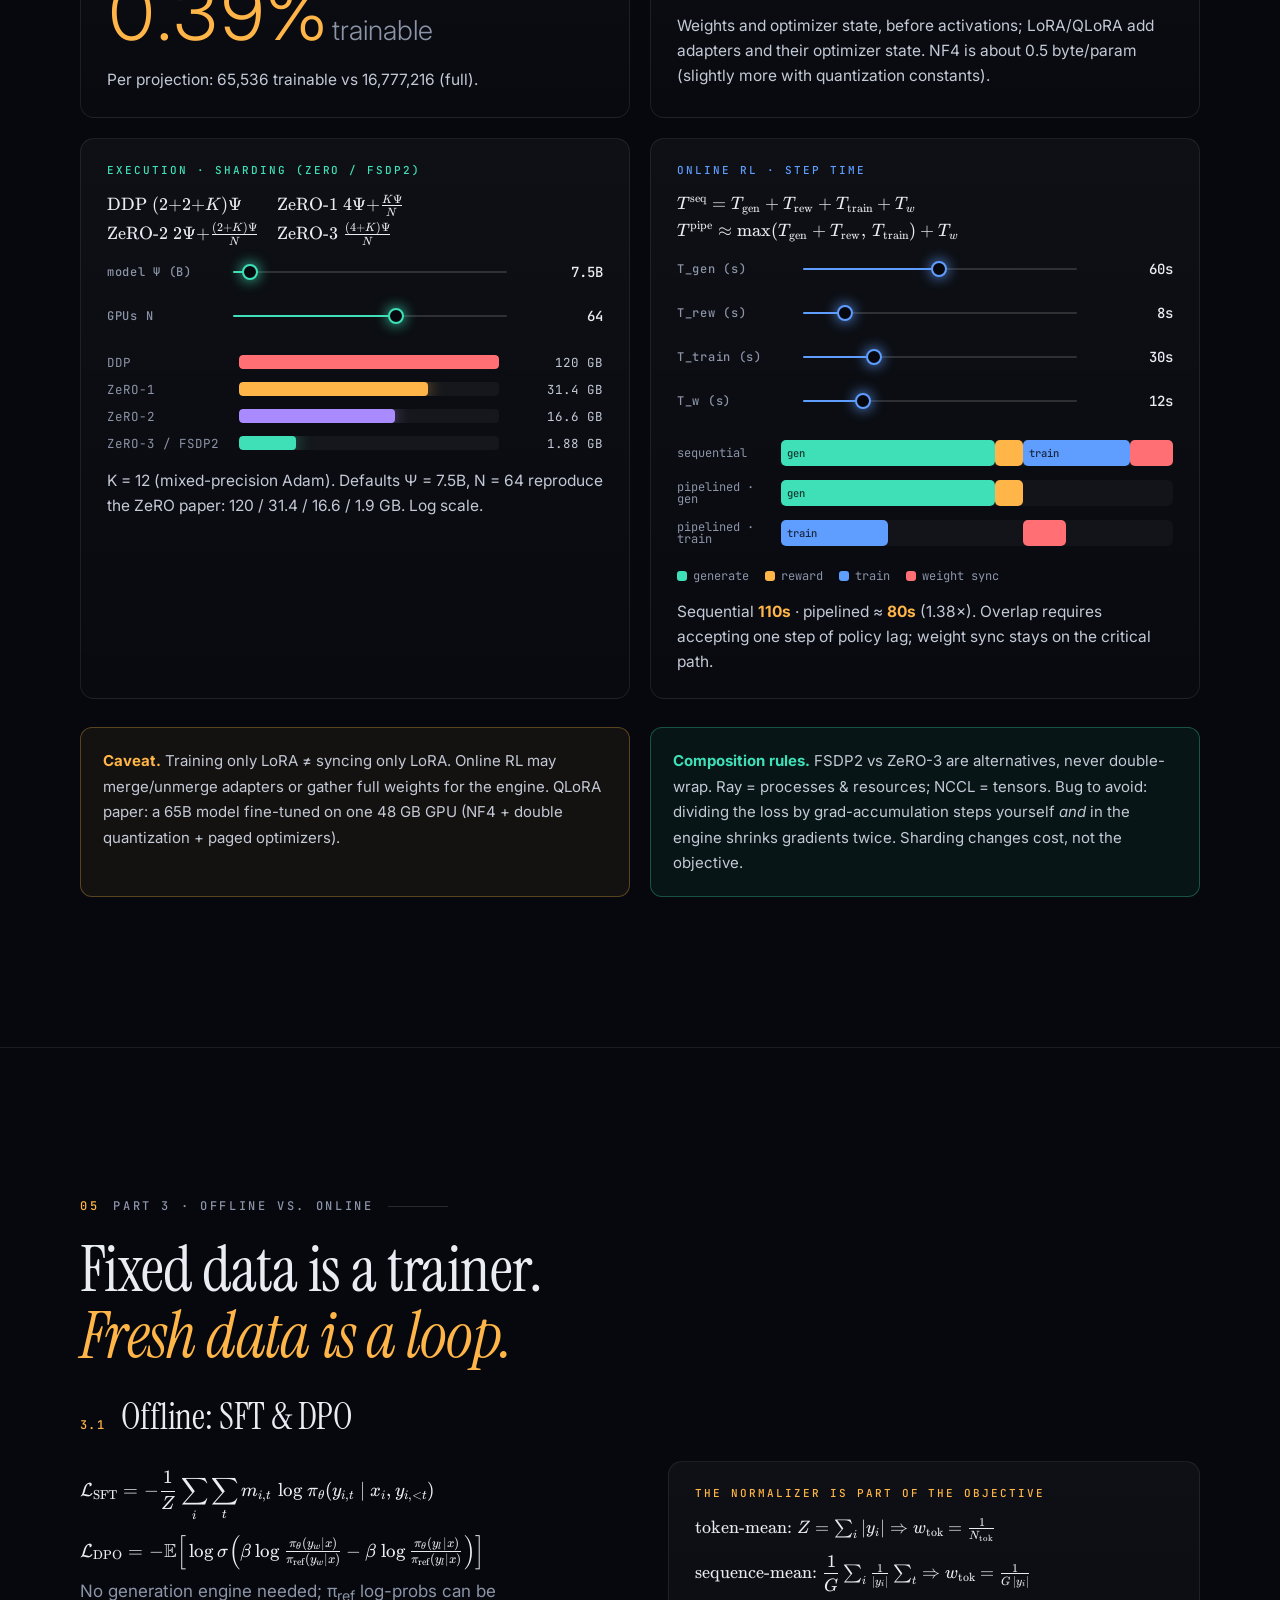
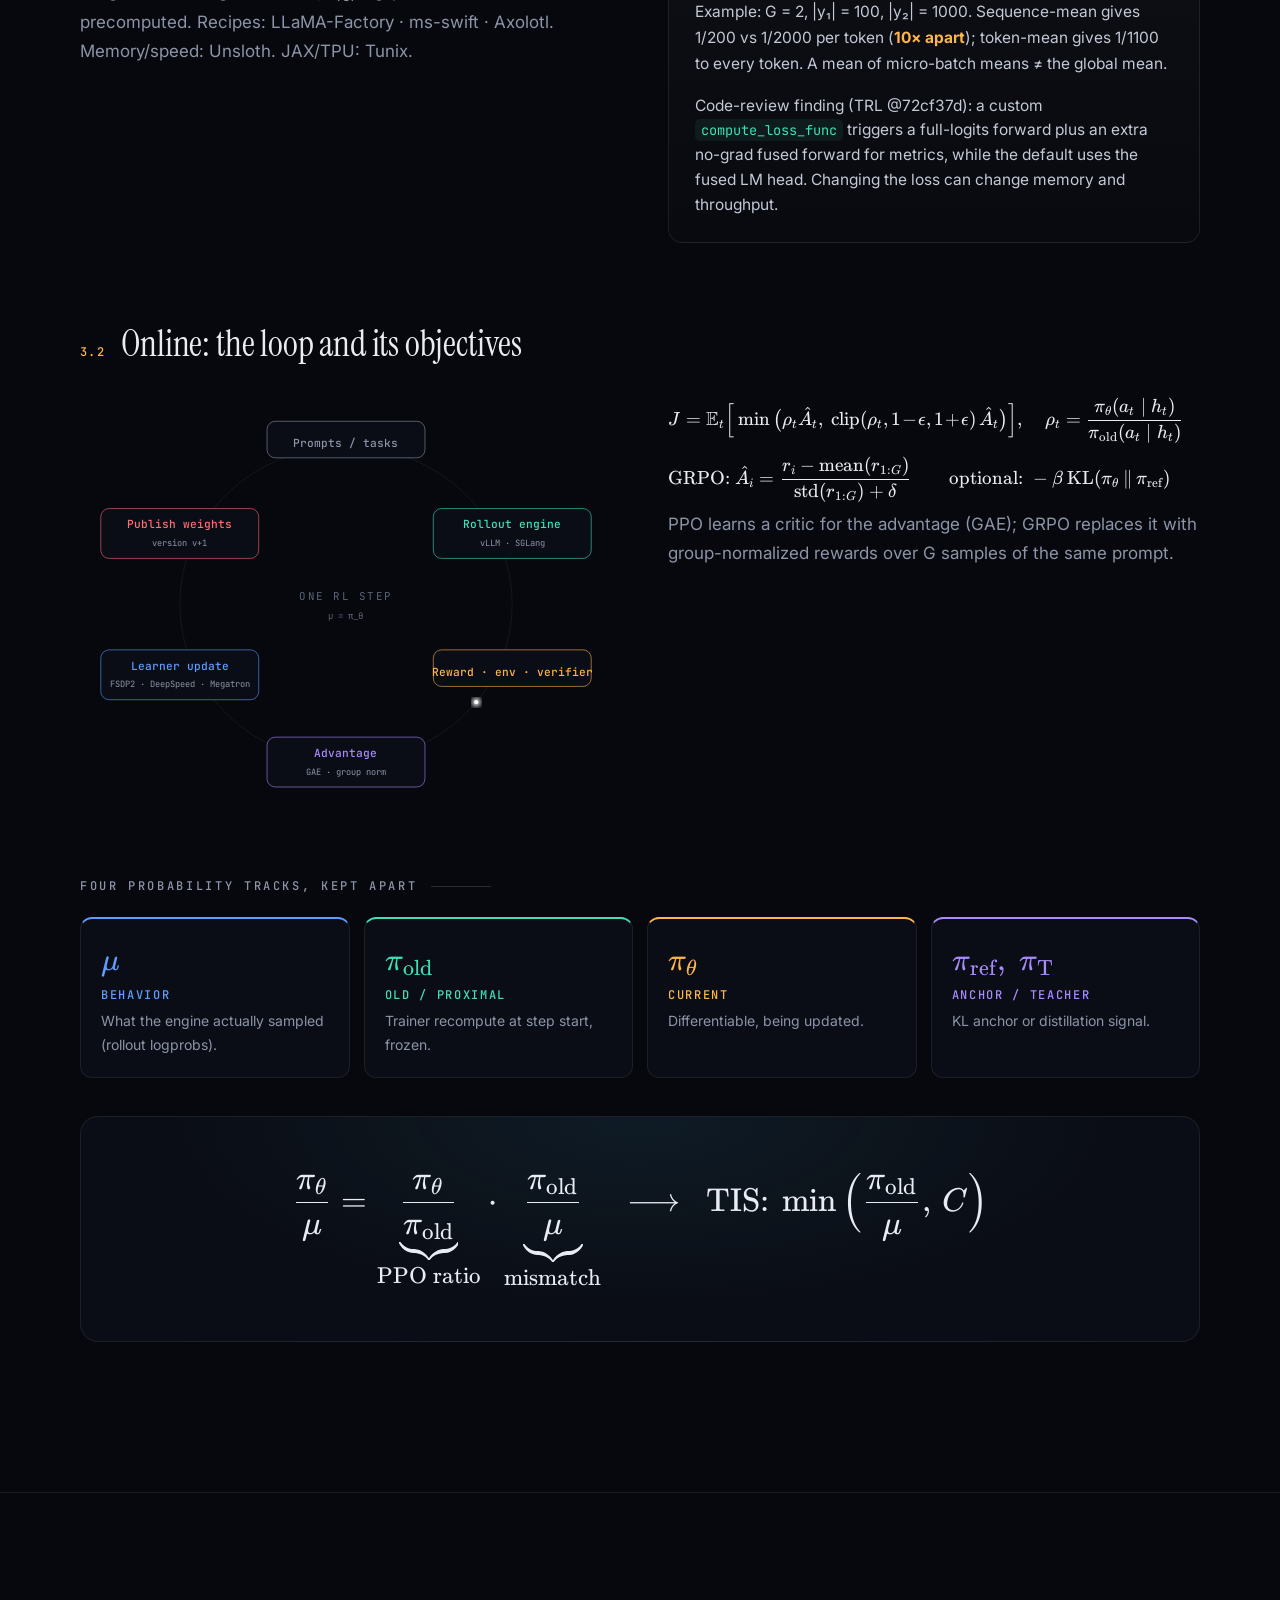
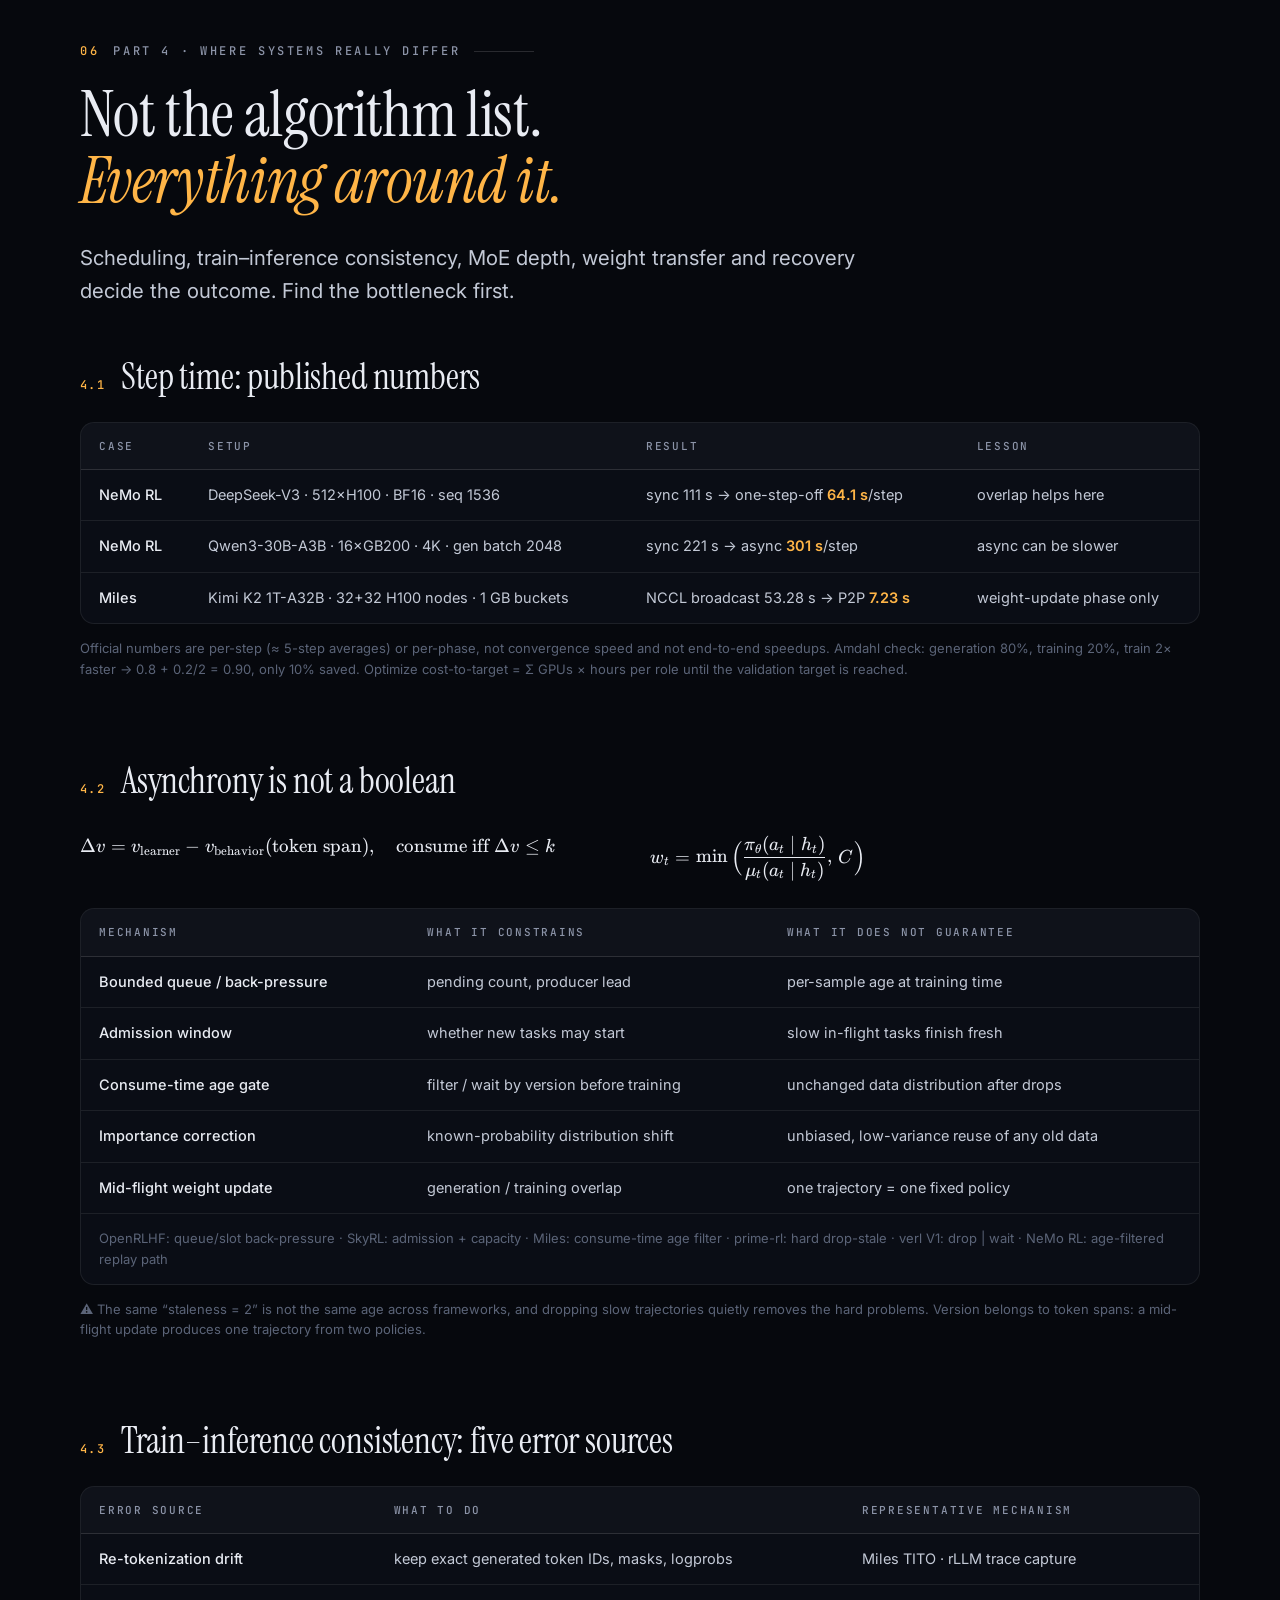
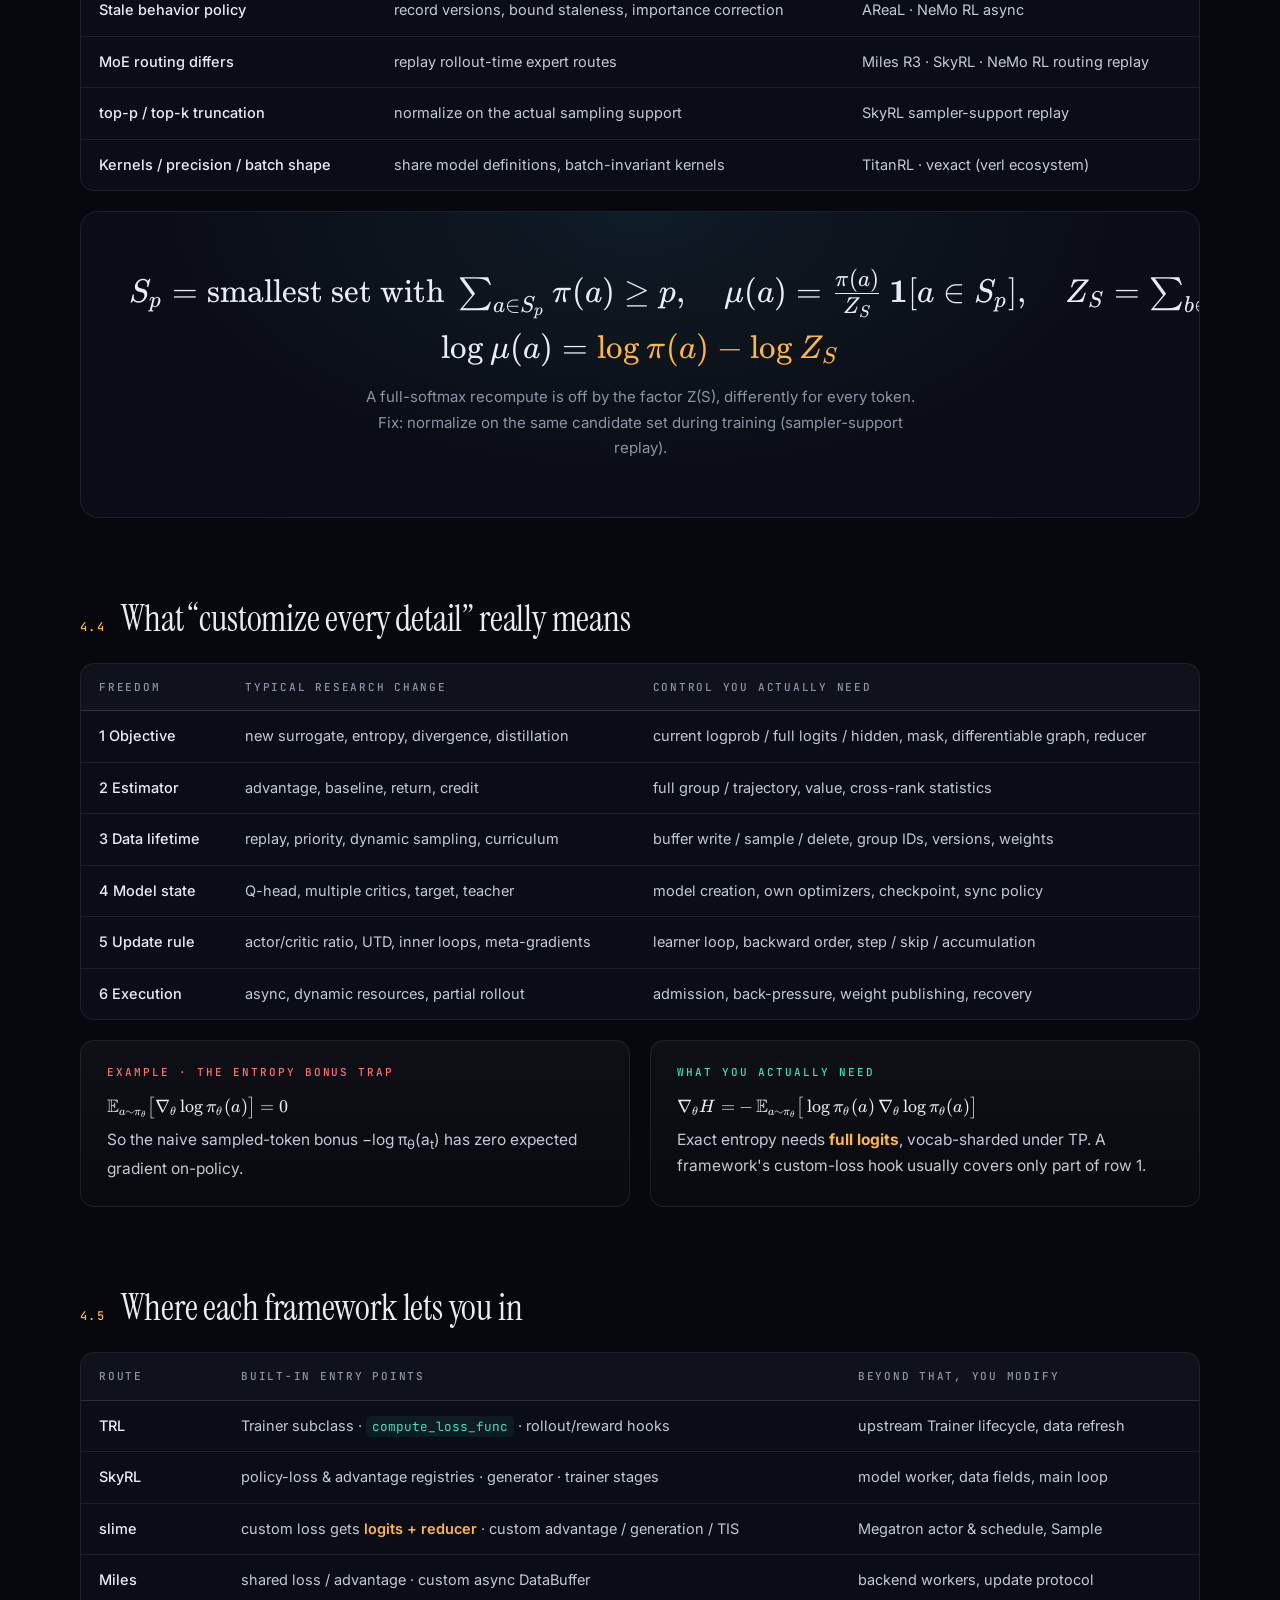
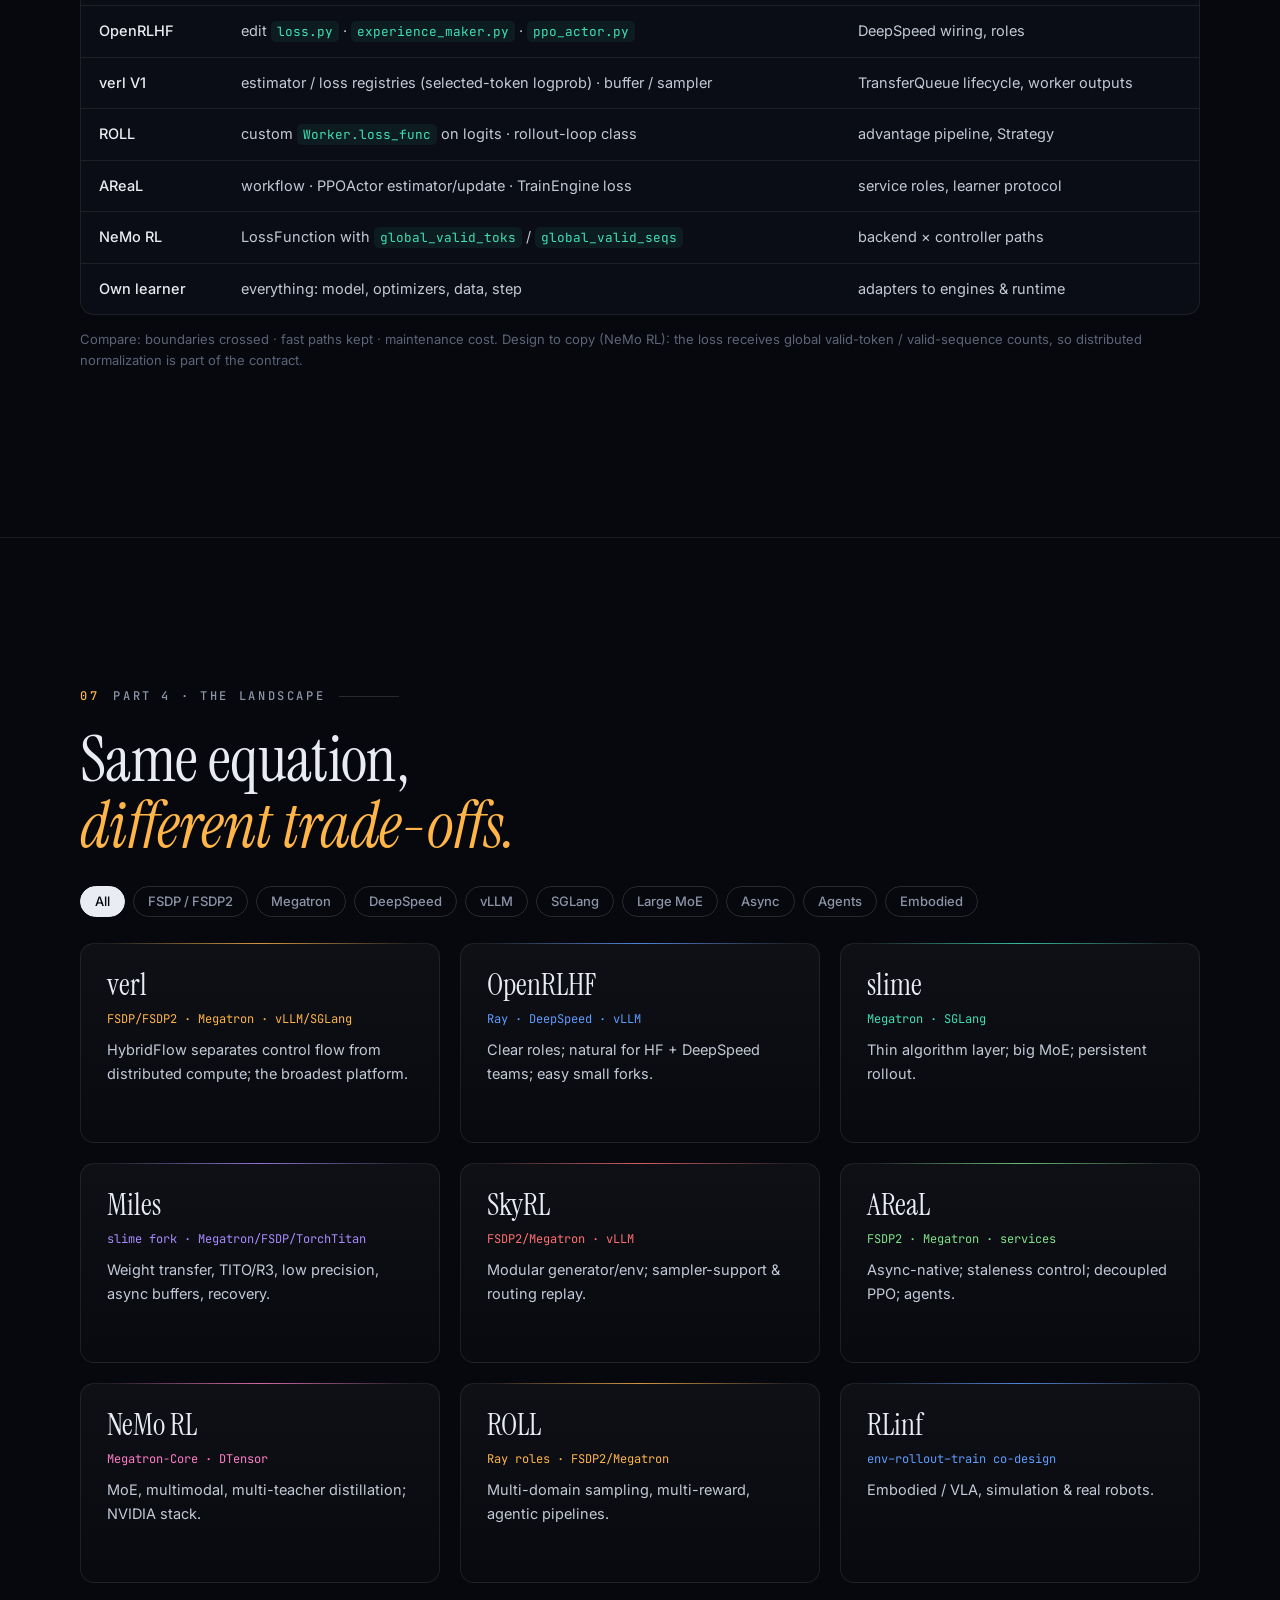
==== commit fee2a160: "Add the anatomy part: atoms, trade-offs, formula addresses, depth Site: a new Part 5 section maps ev" ====
--- a/index.html
+++ b/index.html
@@ -44,6 +44,7 @@
     <a href="#loop"><span lang="en">Loop</span><span lang="zh-CN">闭环</span></a>
     <a href="#differ"><span lang="en">Differences</span><span lang="zh-CN">差异</span></a>
     <a href="#landscape"><span lang="en">Landscape</span><span lang="zh-CN">版图</span></a>
+    <a href="#anatomy"><span lang="en">Anatomy</span><span lang="zh-CN">拆解</span></a>
     <a href="#compose"><span lang="en">Compose</span><span lang="zh-CN">组合</span></a>
   </div>
   <div class="lang-toggle" role="group" aria-label="Language">
@@ -67,12 +68,12 @@
     </p>
     <div class="cta rv">
       <a class="btn primary" href="#trailer"><svg viewBox="0 0 16 16"><path d="M4 2.5v11l9-5.5z" fill="currentColor"/></svg><span lang="en">Watch the trailer</span><span lang="zh-CN">观看预告片</span></a>
-      <a class="btn" href="#films"><span lang="en">Full films · ~25 min</span><span lang="zh-CN">完整影片 · 约 25 分钟</span></a>
+      <a class="btn" href="#films"><span lang="en">Full films · ~32 min</span><span lang="zh-CN">完整影片 · 约 32 分钟</span></a>
     </div>
     <div class="hero-meta rv">
       <span><b>1</b> <span lang="en">equation</span><span lang="zh-CN">个公式</span></span>
       <span><b>6</b> <span lang="en">layers</span><span lang="zh-CN">层工具栈</span></span>
-      <span><b>19</b> <span lang="en">chapters</span><span lang="zh-CN">个章节</span></span>
+      <span><b>24</b> <span lang="en">chapters</span><span lang="zh-CN">个章节</span></span>
       <span><b>2</b> <span lang="en">languages</span><span lang="zh-CN">种语言</span></span>
     </div>
   </div>
@@ -85,15 +86,15 @@
     <p class="eyebrow rv"><span class="num">00</span><span lang="en">Trailer</span><span lang="zh-CN">预告片</span></p>
     <div class="split trailer-split">
       <div class="rv">
-        <h2><span lang="en">The whole system in <em>a hundred seconds.</em></span><span lang="zh-CN">一百秒，<em>看懂整套体系</em></span></h2>
+        <h2><span lang="en">The whole system in <em>under two minutes.</em></span><span lang="zh-CN">两分钟，<em>看懂整套体系</em></span></h2>
         <p class="muted">
-          <span lang="en">One gradient, two regimes, six layers, the arithmetic, the loop, and the rule that ties it together: own the math, reuse the runtime.</span>
-          <span lang="zh-CN">一个梯度、两种形态、六层工具栈、每层的算术、在线闭环，以及把它们串起来的原则：掌握数学，复用运行时。</span>
+          <span lang="en">One gradient, two regimes, six layers, the arithmetic, the loop, the anatomy of the frameworks, and the rule that ties it together: own the math, reuse the runtime.</span>
+          <span lang="zh-CN">一个梯度、两种形态、六层工具栈、每层的算术、在线闭环、框架的拆解，以及把它们串起来的原则：掌握数学，复用运行时。</span>
         </p>
       </div>
       <div class="rv">
         <div class="frame-bar">
-          <span class="label"><span lang="en">Trailer · 1:44</span><span lang="zh-CN">预告片 · 1:44</span></span>
+          <span class="label"><span lang="en">Trailer · 1:56</span><span lang="zh-CN">预告片 · 1:56</span></span>
           <div class="seg" role="group" aria-label="Trailer language">
             <button data-trailer="en" aria-pressed="true">English</button>
             <button data-trailer="zh" aria-pressed="false">中文</button>
@@ -115,8 +116,8 @@
     <p class="eyebrow rv"><span class="num">01</span><span lang="en">The films</span><span lang="zh-CN">完整影片</span></p>
     <h2 class="rv"><span lang="en">Two films, <em>one map.</em></span><span lang="zh-CN">两部影片，<em>一张地图</em></span></h2>
     <p class="lead rv">
-      <span lang="en">Nineteen chapters in five parts, with the equations on screen and the reasoning in the narration. The Chinese cut has no voice-over; its Chinese captions are on by default. Switch subtitles between English and Chinese at any time.</span>
-      <span lang="zh-CN">五个部分、十九个章节：屏幕上是公式，字幕里是推理。中文版不配音，默认显示中文字幕；字幕可随时在中英文之间切换。</span>
+      <span lang="en">Twenty-four chapters in six parts, with the equations on screen and the reasoning in the narration. The Chinese cut has no voice-over; its Chinese captions are on by default. Switch subtitles between English and Chinese at any time.</span>
+      <span lang="zh-CN">六个部分、二十四个章节：屏幕上是公式，字幕里是推理。中文版不配音，默认显示中文字幕；字幕可随时在中英文之间切换。</span>
     </p>
     <div class="frame-bar rv">
       <span class="label" id="film-label">Deep dive</span>
@@ -356,13 +357,53 @@
   </div>
 </section>
 
+<!-- ============================================================ ANATOMY -->
+<section id="anatomy">
+  <div class="wrap">
+    <p class="eyebrow rv"><span class="num">08</span><span lang="en">Part 5 · Anatomy</span><span lang="zh-CN">第五部分 · 拆解与组合</span></p>
+    <h2 class="rv"><span lang="en">Same atoms, different recipes. <em>Every term has an address.</em></span><span lang="zh-CN">同一批原子，不同的配方；<em>公式里每一项都有地址</em></span></h2>
+    <p class="lead rv"><span lang="en">The frameworks are permutations of a few shared atoms: one training backbone, one generation engine, one orchestrator, plus a connective layer of their own. What separates them is where each term of the objective lives in their code, and how deep you must dig to change it.</span><span lang="zh-CN">各个框架其实是少数几种共享“原子”的排列组合：一个训练底座、一个推理引擎、一个编排层，再加上它们自己的连接层。真正区分它们的，是目标函数里的每一项落在代码的哪个位置，以及想改它需要挖多深。</span></p>
+
+    <div class="sub-h rv"><span class="k">5.1</span><h3><span lang="en">Atoms → recipes</span><span lang="zh-CN">原子 → 配方</span></h3></div>
+    <p class="rv muted" style="max-width:72ch"><span lang="en">Click an atom to see who uses it; click a row for its data plane, weight path and composition limits. Underneath every row: PyTorch, <code>torch.distributed</code> / NCCL for tensors, and CUDA kernels.</span><span lang="zh-CN">点击一个原子，看哪些框架用了它；点击一行，查看它的数据面、权重路径与组合边界。每一行的底下都是同一层：PyTorch、负责张量通信的 <code>torch.distributed</code> / NCCL，以及 CUDA kernel。</span></p>
+    <div class="atoms rv" id="atoms" role="group" aria-label="Atoms"></div>
+    <div class="recipes-wrap rv">
+      <div class="tbl-wrap" id="recipes"></div>
+      <div class="card recipe-detail" id="recipe-detail"></div>
+    </div>
+    <p class="fine rv" style="margin-top:14px"><span lang="en">Rule: a recipe is a path that is already connected end to end (model → training backend → weight export → engine → trajectory → update). “Supports A”, “supports LoRA”, “supports Megatron”, “supports async” do not add up to A + LoRA + Megatron + async.</span><span lang="zh-CN">规则：一个配方是一条已经端到端贯通的路径（模型 → 训练后端 → 权重导出 → 推理引擎 → 轨迹 → 更新）。“支持 A”“支持 LoRA”“支持 Megatron”“支持异步”四个勾，加起来不等于 A + LoRA + Megatron + 异步。</span></p>
+
+    <div class="sub-h rv"><span class="k">5.2</span><h3><span lang="en">Four trade-off axes</span><span lang="zh-CN">四条取舍轴</span></h3></div>
+    <div class="axes rv" id="axes"></div>
+    <div class="card rv map-card" style="margin-top:20px">
+      <span class="tag"><span lang="en">Where each recipe sits · engineering judgment, not a measurement</span><span lang="zh-CN">各配方的位置 · 工程判断，不是测量</span></span>
+      <div id="anat-map"></div>
+    </div>
+
+    <div class="sub-h rv"><span class="k">5.3</span><h3><span lang="en">Every term of the objective has an address</span><span lang="zh-CN">目标函数里每一项的代码地址</span></h3></div>
+    <p class="rv muted" style="max-width:76ch"><span lang="en">Click a term in the formula (or a row) to see where it lives in each framework. Positions ①–⑥ are the <b style="color:var(--cyan)">data rule</b>: which samples enter and with what weight. ⑦–⑫ are the <b style="color:var(--amber)">learning rule</b>: what the update does with them. ⑬ closes the loop.</span><span lang="zh-CN">点击公式中的某一项（或表格中的某一行），查看它在每个框架里的位置。①–⑥ 是<b style="color:var(--cyan)">数据规则</b>：哪些样本进入、带多大权重；⑦–⑫ 是<b style="color:var(--amber)">学习规则</b>：更新拿这些样本做什么；⑬ 闭合循环。</span></p>
+    <div class="card rv anat-formula" id="anat-formula"></div>
+    <div class="card rv addr-detail" id="addr-detail"></div>
+    <div class="ladder rv" id="ladder"></div>
+    <div class="tbl-wrap rv addr-wrap" id="addr"></div>
+
+    <div class="sub-h rv"><span class="k">5.4</span><h3><span lang="en">Where is your change shallowest?</span><span lang="zh-CN">你的改动在哪条路线上最浅？</span></h3></div>
+    <p class="rv muted" style="max-width:76ch"><span lang="en">Tick the positions your idea changes (checkboxes in the table above), or start from a preset. Routes are ranked by the deepest level any of your changes needs.</span><span lang="zh-CN">勾选你的想法会改动的位置（上表中的复选框），或从预设开始。路线按你所有改动中需要的最深层级排序。</span></p>
+    <div class="filters rv" id="presets" role="group" aria-label="Presets"></div>
+    <div class="card rv" id="fit"></div>
+
+    <div class="sub-h rv"><span class="k">5.5</span><h3><span lang="en">Three changes, traced</span><span lang="zh-CN">三个改动，逐项追踪</span></h3></div>
+    <div class="grid g3 rv" id="traces"></div>
+  </div>
+</section>
+
 <!-- ============================================================ COMPOSE -->
 <section id="compose">
   <div class="wrap">
-    <p class="eyebrow rv"><span class="num">08</span><span lang="en">Part 5 · Choose &amp; compose</span><span lang="zh-CN">第五部分 · 选型与组合</span></p>
+    <p class="eyebrow rv"><span class="num">09</span><span lang="en">Part 6 · Choose &amp; compose</span><span lang="zh-CN">第六部分 · 选型与组合</span></p>
     <h2 class="rv"><span lang="en">Own the trajectory contract. <em>Reuse the runtime.</em></span><span lang="zh-CN">自己掌握轨迹契约，<em>复用运行时</em></span></h2>
 
-    <div class="sub-h rv"><span class="k">5.1</span><h3><span lang="en">A decision procedure</span><span lang="zh-CN">选型决策流程</span></h3></div>
+    <div class="sub-h rv"><span class="k">6.1</span><h3><span lang="en">A decision procedure</span><span lang="zh-CN">选型决策流程</span></h3></div>
     <div class="decide rv">
       <div>
         <div class="q on" id="q1">
@@ -381,7 +422,7 @@
     </div>
     <div class="grid g4 rv" style="margin-top:20px" id="special"></div>
 
-    <div class="sub-h rv"><span class="k">5.2</span><h3><span lang="en">The trajectory contract and a minimal architecture</span><span lang="zh-CN">轨迹契约与最小架构</span></h3></div>
+    <div class="sub-h rv"><span class="k">6.2</span><h3><span lang="en">The trajectory contract and a minimal architecture</span><span lang="zh-CN">轨迹契约与最小架构</span></h3></div>
     <div class="split rv">
       <div>
         <p class="muted"><span lang="en">Define it yourself. Every field below is something a framework will otherwise decide for you, silently.</span><span lang="zh-CN">由你自己定义。下面每一项，如果你不定义，框架就会替你悄悄决定。</span></p>
@@ -398,7 +439,7 @@
       </div>
     </div>
 
-    <div class="sub-h rv"><span class="k">5.3</span><h3><span lang="en">Validate: two stages and a code checklist</span><span lang="zh-CN">验证：两阶段评测与源码检查清单</span></h3></div>
+    <div class="sub-h rv"><span class="k">6.3</span><h3><span lang="en">Validate: two stages and a code checklist</span><span lang="zh-CN">验证：两阶段评测与源码检查清单</span></h3></div>
     <div class="grid g2 rv">
       <div class="card accent-top" style="--c: var(--teal)">
         <span class="tag"><span lang="en">Stage 1 · fixed trajectories → numeric parity</span><span lang="zh-CN">阶段一 · 固定轨迹 → 数值对齐</span></span>
@@ -421,7 +462,7 @@
 <!-- ============================================================ TAKEAWAYS -->
 <section id="takeaways">
   <div class="wrap">
-    <p class="eyebrow rv"><span class="num">09</span><span lang="en">Summary</span><span lang="zh-CN">总结</span></p>
+    <p class="eyebrow rv"><span class="num">10</span><span lang="en">Summary</span><span lang="zh-CN">总结</span></p>
     <h2 class="rv"><span lang="en">Five <em>takeaways.</em></span><span lang="zh-CN">五条<em>结论</em></span></h2>
     <div class="takeaways rv" id="takeaways-list"></div>
   </div>
@@ -456,6 +497,7 @@
 
 <script defer src="assets/katex/katex.min.js"></script>
 <script defer src="assets/chapters.js"></script>
+<script defer src="assets/anatomy.js"></script>
 <script defer src="assets/app.js"></script>
 </body>
 </html>
--- a/assets/style.css
+++ b/assets/style.css
@@ -426,3 +426,122 @@
 .kv dt { font: 500 12px/1.9 var(--mono); color: var(--muted); }
 .kv dd { margin: 0; color: var(--soft); }
 .spacer { height: 28px; }
+
+/* ------------------------------------------------------------ anatomy */
+.atoms { display: flex; flex-wrap: wrap; gap: 14px 28px; margin: 6px 0 22px; }
+.atom-g { display: flex; flex-wrap: wrap; align-items: center; gap: 8px; }
+.atom-g .gl { font: 500 11px/1 var(--mono); letter-spacing: 0.14em; text-transform: uppercase; margin-right: 4px; }
+html[data-lang="zh"] .atom-g .gl { letter-spacing: 0.06em; font-size: 12px; }
+.chip.atom { padding: 7px 12px; font-size: 13px; border-color: color-mix(in srgb, var(--c) 35%, transparent); }
+.chip.atom[aria-pressed="true"] { background: var(--c); border-color: var(--c); color: var(--ink); }
+.recipes-wrap { display: grid; grid-template-columns: minmax(0, 1fr); gap: 16px; }
+table.recipes { min-width: 600px; }
+table.recipes td { padding: 10px 14px; }
+table.recipes tbody tr { cursor: pointer; transition: opacity 0.25s, background 0.2s; }
+table.recipes tbody tr.dim { opacity: 0.22; }
+table.recipes tbody tr.on { background: rgba(255, 181, 71, 0.06); box-shadow: inset 3px 0 0 var(--amber); }
+.atom-tag { display: inline-block; margin: 2px 6px 2px 0; padding: 3px 8px; border-radius: 6px; font: 400 12px/1.35 var(--mono); color: var(--c); border: 1px solid color-mix(in srgb, var(--c) 28%, transparent); background: color-mix(in srgb, var(--c) 6%, transparent); white-space: nowrap; }
+.atom-tag.hit { background: var(--c); color: var(--ink); border-color: var(--c); }
+.faint { color: var(--faint); }
+.recipe-detail h3 { font: 400 30px/1.1 var(--serif); margin: 0 0 14px; }
+.recipe-detail .kv { margin-bottom: 16px; }
+.recipe-detail .kv dd { font-size: 14px; line-height: 1.6; }
+.edge-h { font: 500 11px/1 var(--mono); letter-spacing: 0.16em; text-transform: uppercase; color: var(--coral); margin: 0 0 10px; }
+ul.edge { margin: 0; padding-left: 18px; color: var(--soft); font-size: 14px; line-height: 1.6; }
+ul.edge li { margin-bottom: 6px; }
+
+.axes { display: flex; flex-direction: column; border: 1px solid var(--line); border-radius: var(--radius); background: var(--ink-2); }
+.axis { display: grid; grid-template-columns: 220px minmax(0, 1fr); gap: 24px; padding: 22px 24px; border-top: 1px solid var(--line); }
+.axis:first-child { border-top: 0; }
+.axis .ah .tag { font: 500 12px/1.3 var(--mono); letter-spacing: 0.14em; text-transform: uppercase; color: var(--c); display: block; margin-bottom: 10px; }
+html[data-lang="zh"] .axis .ah .tag { letter-spacing: 0.06em; font-size: 13px; }
+.axis .poles { display: grid; gap: 10px; align-items: stretch; }
+.axis .poles.n2 { grid-template-columns: minmax(0, 1fr) 22px minmax(0, 1fr); }
+.axis .poles.n3 { grid-template-columns: minmax(0, 1fr) 22px minmax(0, 1fr) 22px minmax(0, 1fr); }
+.axis .vs { align-self: center; text-align: center; color: var(--faint); }
+@media (max-width: 860px) { .axis { grid-template-columns: minmax(0, 1fr); gap: 12px; } .axis .poles.n2, .axis .poles.n3 { grid-template-columns: minmax(0, 1fr); } .axis .vs { display: none; } }
+.pole { padding: 14px; border-radius: 10px; background: rgba(255, 255, 255, 0.025); border: 1px solid var(--line); border-top: 2px solid color-mix(in srgb, var(--c) 55%, transparent); }
+.pole b { display: block; font: 500 15px/1.3 var(--sans); color: var(--text); margin-bottom: 8px; }
+.pole p { font-size: 13.5px; line-height: 1.55; margin: 0 0 6px; }
+.pole p.gain { color: var(--soft); }
+.pole p.pay { color: var(--muted); margin: 0; }
+.axis p.who { font-size: 12.5px; color: var(--muted); margin: 0; line-height: 1.6; }
+.anat-svg { width: 100%; height: auto; display: block; }
+.anat-svg .lane { stroke: var(--line-2); stroke-width: 1; stroke-dasharray: 3 5; }
+.anat-svg .lane-t, .anat-svg .ax-t { fill: var(--muted); font: 400 12px var(--mono); }
+.anat-svg .axisl { stroke: var(--faint); stroke-width: 1.2; }
+.anat-svg .span { stroke: rgba(255, 255, 255, 0.28); stroke-width: 3; stroke-linecap: round; }
+.anat-svg .dot.mg { fill: var(--violet); }
+.anat-svg .dot.hf { fill: var(--blue); }
+.anat-svg .fw-t { fill: var(--text); font: 500 14px var(--sans); }
+@media (max-width: 640px) { .anat-svg .fw-t { font-size: 18px; } .anat-svg .lane-t, .anat-svg .ax-t { font-size: 15px; } }
+
+.anat-formula .formula { margin: 0 0 18px; }
+.anat-formula .formula .katex { font-size: 1.32em; }
+@media (max-width: 640px) { .anat-formula .formula .katex { font-size: 1.05em; } }
+.anat-formula .katex-display { margin: 0 0 10px; }
+.ft { cursor: pointer; border-radius: 4px; color: color-mix(in srgb, var(--c, var(--text)) 30%, var(--text)); transition: background 0.2s, color 0.2s, box-shadow 0.2s; }
+.ft.hov { background: color-mix(in srgb, var(--c) 14%, transparent); }
+.ft.on { color: var(--c); background: color-mix(in srgb, var(--c) 12%, transparent); box-shadow: 0 0 0 1px color-mix(in srgb, var(--c) 45%, transparent); }
+.ft .ft.on, .ft.on .ft { box-shadow: none; }
+.pos-chips { display: flex; flex-wrap: wrap; gap: 8px; }
+.chip.pc { padding: 6px 11px; font-size: 12.5px; border-color: color-mix(in srgb, var(--c) 30%, transparent); }
+.chip.pc[aria-pressed="true"] { background: var(--c); border-color: var(--c); color: var(--ink); }
+.addr-detail { margin-top: 16px; }
+.addr-detail h3 { font: 400 28px/1.2 var(--serif); margin: 0 0 6px; display: flex; flex-wrap: wrap; align-items: baseline; gap: 10px; }
+html[data-lang="zh"] .addr-detail h3 { font: 500 22px/1.4 "Noto Serif SC", serif; }
+.addr-detail .ix { color: var(--c); }
+.addr-detail .tx { font-size: 18px; color: var(--soft); }
+.addr-list { display: grid; grid-template-columns: repeat(2, minmax(0, 1fr)); gap: 2px 28px; margin-top: 8px; }
+@media (max-width: 800px) { .addr-list { grid-template-columns: minmax(0, 1fr); } }
+.ai { display: grid; grid-template-columns: 150px minmax(0, 1fr); gap: 12px; padding: 10px 0; border-top: 1px solid var(--line); font-size: 14px; }
+.ai .an { display: flex; flex-wrap: wrap; align-items: center; gap: 8px; }
+.ai .an b { color: var(--text); font-weight: 500; }
+.ai .an small { flex-basis: 100%; color: var(--muted); font-size: 11.5px; padding-left: 38px; margin-top: -4px; }
+.ai .at { color: var(--soft); line-height: 1.55; }
+@media (max-width: 520px) { .ai { grid-template-columns: minmax(0, 1fr); gap: 4px; } }
+
+.lv { display: inline-flex; align-items: center; justify-content: center; min-width: 30px; height: 22px; padding: 0 6px; border-radius: 6px; font: 500 11.5px/1 var(--mono); color: var(--ink); background: var(--c); }
+.lv.nr { background: transparent; color: var(--faint); border: 1px dashed rgba(255, 255, 255, 0.12); }
+.ladder { display: grid; grid-template-columns: repeat(7, minmax(0, 1fr)); gap: 10px; margin: 26px 0 16px; }
+@media (max-width: 1080px) { .ladder { grid-template-columns: repeat(4, minmax(0, 1fr)); } }
+@media (max-width: 640px) { .ladder { grid-template-columns: repeat(2, minmax(0, 1fr)); } }
+.rung { padding: 12px; border-radius: 10px; border: 1px solid var(--line); background: rgba(255, 255, 255, 0.02); }
+.rung b { display: block; margin: 8px 0 4px; font-weight: 500; color: var(--text); font-size: 14px; }
+.rung small { display: block; color: var(--muted); font-size: 12px; line-height: 1.5; }
+
+table.addr { min-width: 1080px; font-size: 13.5px; }
+table.addr th { padding: 12px 8px; }
+table.addr th.fwc { text-align: center; letter-spacing: 0.04em; text-transform: none; font-size: 11.5px; white-space: nowrap; }
+table.addr td { padding: 8px 6px; vertical-align: middle; }
+table.addr td:first-child { white-space: normal; }
+table.addr td.ck { width: 34px; text-align: center; }
+table.addr td.ck input { accent-color: var(--amber); width: 15px; height: 15px; cursor: pointer; }
+table.addr td.pn { min-width: 210px; color: var(--text); font-weight: 500; cursor: pointer; }
+table.addr td.pn .ix { color: var(--c); margin-right: 8px; }
+table.addr td.pn small { display: block; color: var(--muted); font-weight: 400; font-size: 12px; line-height: 1.45; margin-top: 2px; }
+table.addr td.cell { text-align: center; }
+table.addr td.cell button { background: none; border: 0; padding: 4px; cursor: pointer; border-radius: 8px; }
+table.addr td.cell button:hover { background: rgba(255, 255, 255, 0.06); }
+table.addr td.cell.sel button { box-shadow: 0 0 0 2px var(--text); }
+table.addr tr.grp td { font: 500 11px/1 var(--mono); letter-spacing: 0.14em; text-transform: uppercase; padding: 16px 12px 8px; background: rgba(255, 255, 255, 0.015); }
+html[data-lang="zh"] table.addr tr.grp td { letter-spacing: 0.06em; font-size: 12px; }
+table.addr tbody tr.on { background: color-mix(in srgb, var(--c) 7%, transparent); box-shadow: inset 3px 0 0 var(--c); }
+
+.fit-msg { color: var(--text) !important; font-size: 16px !important; }
+.fit { display: flex; flex-direction: column; gap: 6px; margin-top: 10px; }
+.fr { display: grid; grid-template-columns: 130px minmax(0, 1fr) 130px; gap: 14px; align-items: center; padding: 6px 0; border-top: 1px solid var(--line); }
+.fr .fn { color: var(--text); font-weight: 500; font-size: 14px; }
+.fr .segs { display: flex; flex-wrap: wrap; gap: 4px; }
+.fr .fm { font: 400 12px/1.3 var(--mono); color: var(--muted); text-align: right; }
+.fr.unk { opacity: 0.55; }
+.fr.own .fn { color: var(--cyan); }
+@media (max-width: 560px) { .fr { grid-template-columns: 96px minmax(0, 1fr); } .fr .fm { grid-column: 2; text-align: left; } }
+
+.trace h3 { font: 400 24px/1.25 var(--serif); margin: 0 0 12px; }
+html[data-lang="zh"] .trace h3 { font: 500 19px/1.45 "Noto Serif SC", serif; }
+.card .trace .best, .trace .best { font-size: 14px; color: var(--soft); }
+.trace .best b { color: var(--c); font-weight: 500; display: block; font: 500 11px/1 var(--mono); letter-spacing: 0.14em; text-transform: uppercase; margin-bottom: 6px; }
+.trace ol { padding-left: 18px; margin: 0 0 14px; color: var(--soft); font-size: 14px; line-height: 1.6; }
+.trace ol li { margin-bottom: 8px; }
+.card p.warn { font-size: 13px; color: var(--muted); border-top: 1px solid var(--line); padding-top: 12px; margin: 0; line-height: 1.6; }
